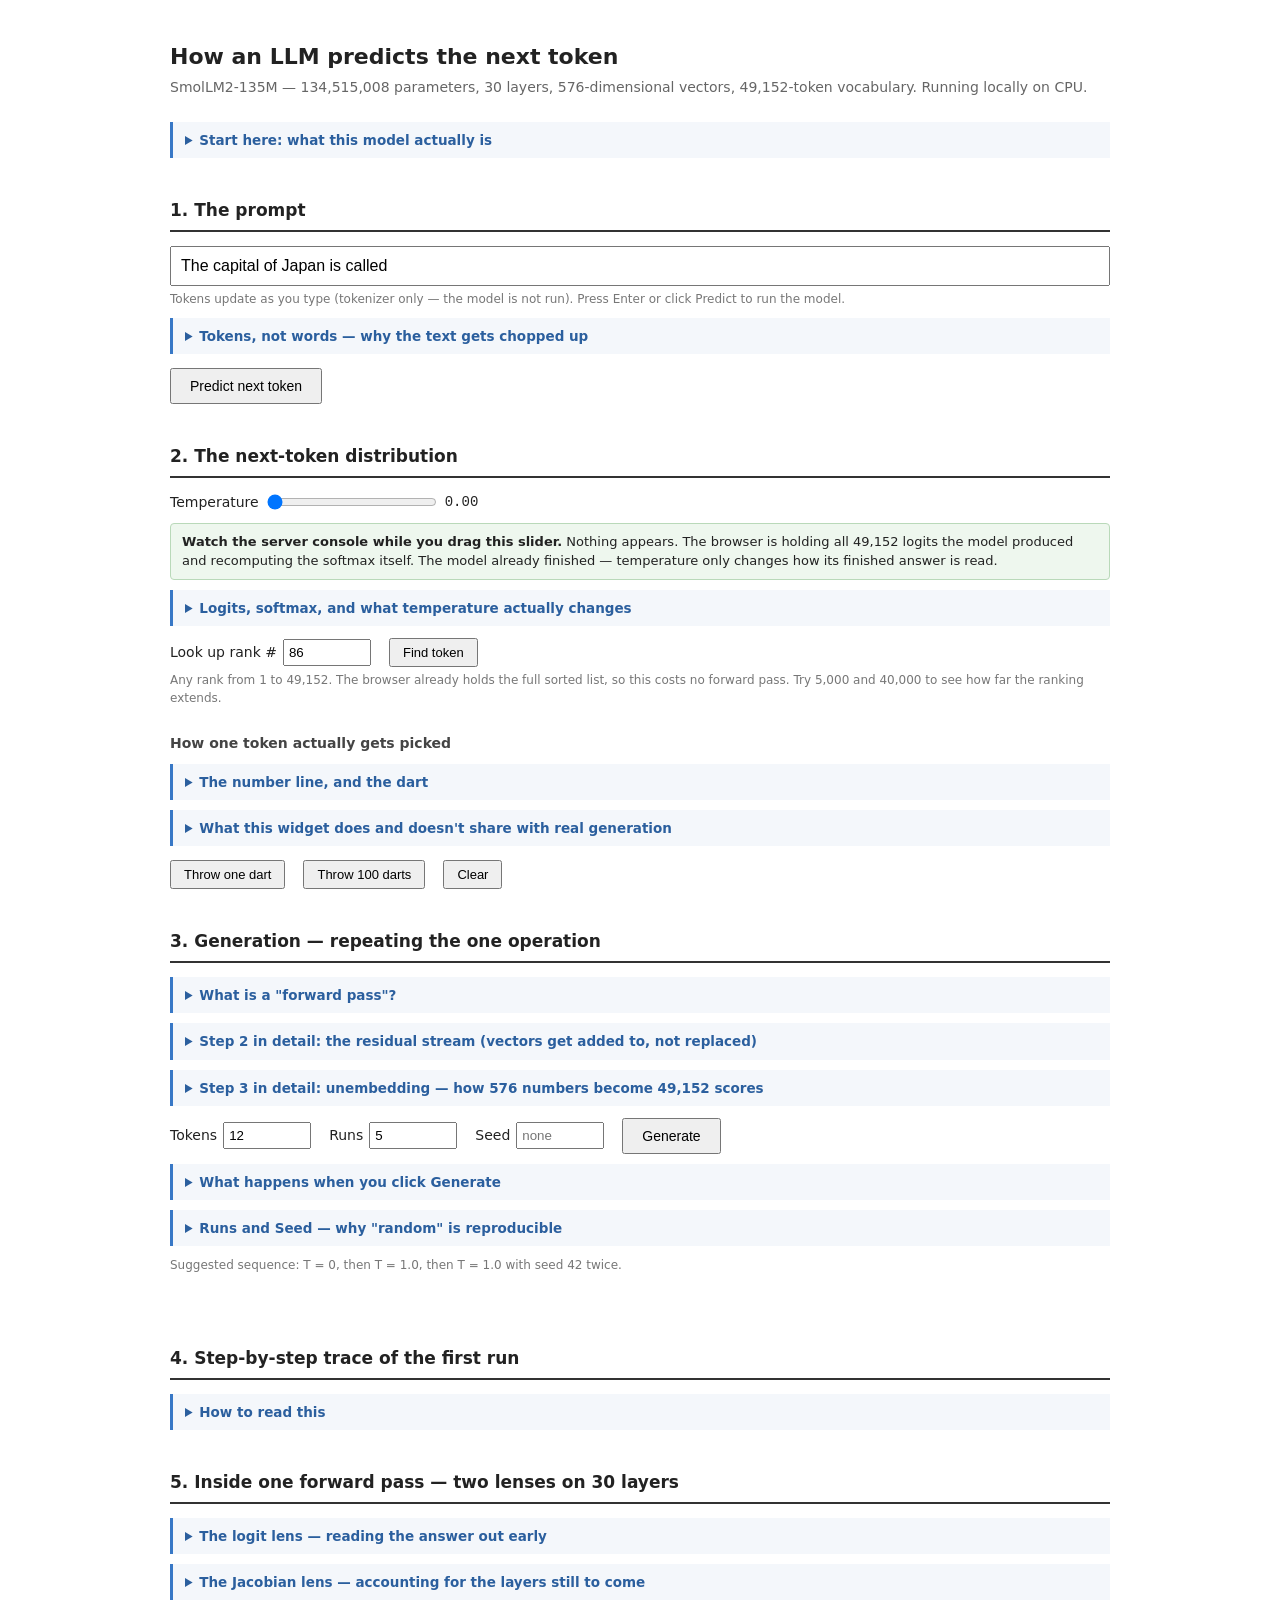
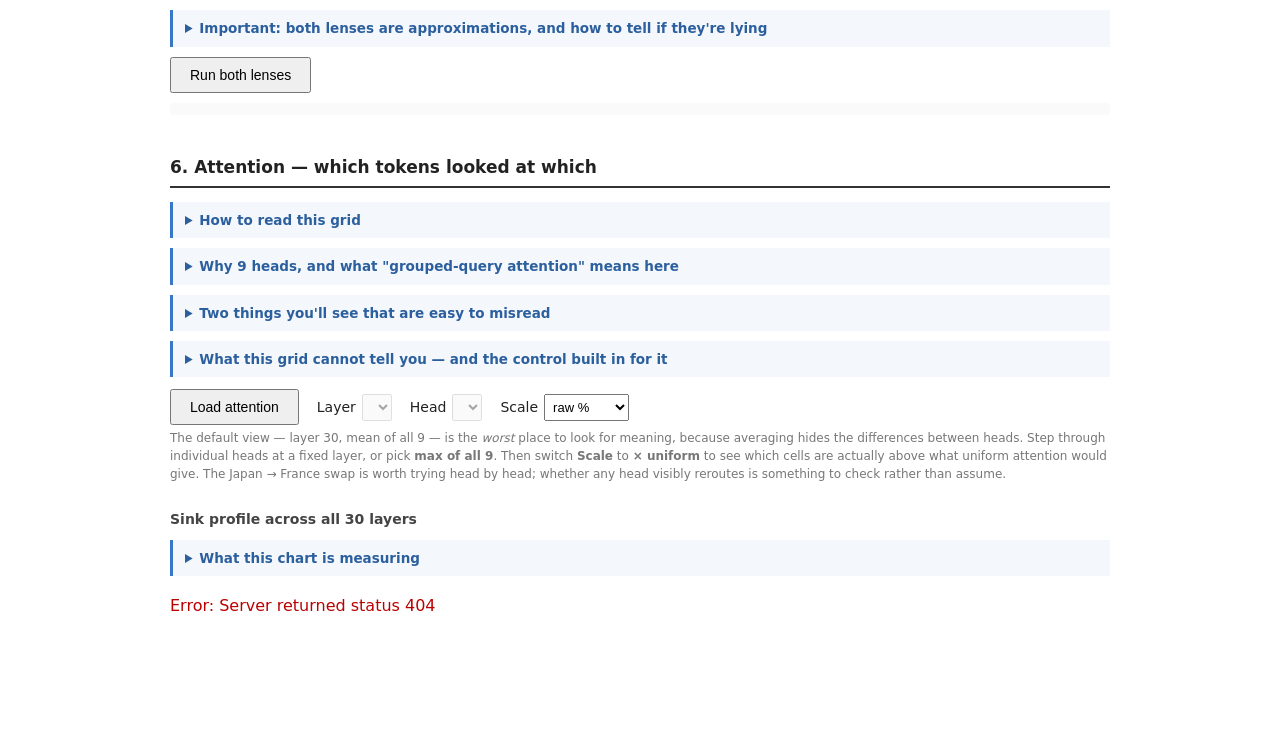
==== static/index.html @ 077d01bd "Initial commit: local transformer inspection tool" ====
<!DOCTYPE html>
<html lang="en">
<head>
<meta charset="UTF-8">
<title>How an LLM predicts the next token — SmolLM2-135M</title>
<style>
  body { font-family: system-ui, sans-serif; max-width: 940px; margin: 40px auto;
         padding: 0 20px 80px; color: #222; line-height: 1.5; }
  h1 { font-size: 22px; margin-bottom: 4px; }
  .subtitle { color: #666; font-size: 14px; margin-bottom: 24px; }
  h2 { font-size: 17px; margin-top: 40px; border-bottom: 2px solid #333; padding-bottom: 6px; }
  h3 { font-size: 14px; margin: 26px 0 6px; color: #444; }

  details.explain { background: #f4f7fb; border-left: 3px solid #3878c6;
                    padding: 8px 12px; margin: 10px 0; font-size: 13.5px; }
  details.explain summary { cursor: pointer; font-weight: 600; color: #2b5f9e; outline: none; }
  details.explain p { margin: 8px 0; }
  details.explain code { background: #e4ebf5; padding: 1px 4px; border-radius: 3px; font-size: 12.5px; }
  details.explain .eq { display: block; font-family: monospace; background: #e4ebf5;
                        padding: 6px 10px; margin: 8px 0; border-radius: 3px; font-size: 12.5px; }
  .caution { background: #fdf6e7; border-left-color: #c99a3a; }
  .caution summary { color: #8a6520; }

  #prompt { width: 100%; font-size: 16px; padding: 9px; box-sizing: border-box; }
  .controls { display: flex; flex-wrap: wrap; gap: 18px; align-items: center;
              margin-top: 12px; font-size: 14px; }
  .control { display: flex; align-items: center; gap: 6px; }
  .control input[type="number"] { width: 76px; padding: 4px; }
  .control input[type="range"] { width: 170px; }
  .control select { padding: 4px; font-size: 13px; }
  button { padding: 8px 18px; font-size: 14px; cursor: pointer; }
  button.small { padding: 5px 12px; font-size: 13px; }

  #tokens { margin-top: 14px; font-family: monospace; font-size: 13px; color: #555; }
  .token-chip { display: inline-block; border: 1px solid #ccc; border-radius: 4px;
                padding: 2px 6px; margin: 2px; background: #fff; }
  .token-pos { color: #999; font-size: 10px; }

  table.dist { width: 100%; border-collapse: collapse; font-size: 13.5px; }
  table.dist th { text-align: left; font-weight: 600; color: #555;
                  border-bottom: 1px solid #ccc; padding: 4px 6px; font-size: 12px; }
  table.dist td { padding: 3px 6px; vertical-align: middle; }
  td.tok { font-family: monospace; text-align: right; width: 110px; white-space: pre; }
  td.num { font-family: monospace; font-size: 12px; color: #666; width: 70px; text-align: right; }
  .bar-track { background: #eee; border-radius: 3px; height: 17px; overflow: hidden; }
  .bar-fill { background: #3878c6; height: 100%; }

  #rank-result { margin-top: 8px; font-size: 13.5px; }
  #rank-result .hit { font-family: monospace; background: #2f6fb5; color: #fff;
                      padding: 2px 7px; border-radius: 3px; font-weight: bold; }

  #numberline { position: relative; margin-top: 14px; }
  .nl-bar { display: flex; height: 46px; width: 100%; border-radius: 4px;
            overflow: hidden; border: 1px solid #bbb; }
  .nl-seg { position: relative; overflow: hidden; display: flex;
            align-items: center; justify-content: center;
            font-family: monospace; font-size: 11px; color: #fff;
            white-space: nowrap; border-right: 1px solid rgba(255,255,255,.5); }
  .nl-seg.tail { background: #b0b6bd !important; color: #333; }
  .nl-axis { display: flex; justify-content: space-between;
             font-family: monospace; font-size: 11px; color: #888; margin-top: 2px; }
  .nl-marker { position: absolute; top: -8px; width: 0; height: 62px;
               border-left: 2px dashed #b00; }
  .nl-marker::before { content: "▼"; position: absolute; top: -13px; left: -6px;
                       color: #b00; font-size: 12px; }
  #dart-result { margin-top: 10px; font-size: 14px; }
  #dart-result .hit { font-family: monospace; background: #1a5c1a; color: #fff;
                      padding: 2px 7px; border-radius: 3px; font-weight: bold; }
  table.tally { border-collapse: collapse; font-size: 12.5px; margin-top: 10px; }
  table.tally th { text-align: left; color: #555; border-bottom: 1px solid #ccc;
                   padding: 3px 10px 3px 0; font-size: 11.5px; }
  table.tally td { padding: 2px 10px 2px 0; font-family: monospace; }

  .run-row { font-family: monospace; font-size: 13px; padding: 6px 9px; margin: 4px 0;
             background: #f6f6f6; border-left: 3px solid #bbb; white-space: pre-wrap; }
  .run-prompt { color: #999; }
  .run-generated { color: #1a5c1a; font-weight: bold; }

  #verdict { margin-top: 12px; padding: 10px 12px; font-size: 14px; border-radius: 4px; }
  .verdict-identical { background: #e6f4e6; border: 1px solid #9c9; }
  .verdict-varied { background: #fdf1e0; border: 1px solid #d9b37a; }

  .step { border: 1px solid #ddd; border-radius: 4px; margin: 8px 0; padding: 8px 10px; font-size: 13px; }
  .step-head { font-weight: 600; color: #444; margin-bottom: 4px; }
  .step-context { font-family: monospace; font-size: 12px; color: #666; background: #fafafa;
                  padding: 4px 6px; border-radius: 3px; margin-bottom: 6px; white-space: pre-wrap; }
  .cand { display: inline-block; font-family: monospace; font-size: 12px; padding: 2px 6px;
          margin: 2px; border-radius: 3px; background: #eef2f7; color: #444; }
  .cand.taken { background: #1a5c1a; color: #fff; font-weight: bold; }
  .rank-note { font-size: 12px; color: #777; margin-top: 4px; }

  table.lens { width: 100%; border-collapse: collapse; font-size: 12px; margin-top: 10px; }
  table.lens th { text-align: left; color: #555; border-bottom: 1px solid #ccc;
                  padding: 5px 6px; font-size: 11.5px; }
  table.lens th.grp { text-align: center; border-bottom: 2px solid #999; }
  table.lens td { padding: 3px 6px; border-bottom: 1px solid #f2f2f2; }
  td.layer-label { font-family: monospace; color: #666; width: 74px; }
  td.lens-toks { font-family: monospace; }
  .lens-tok { display: inline-block; padding: 1px 5px; margin-right: 3px;
              border-radius: 3px; background: #eef2f7; }
  .lens-tok.hit { background: #1a5c1a; color: #fff; font-weight: bold; }
  td.rank { font-family: monospace; text-align: right; width: 64px; color: #666; }
  td.sep { border-left: 2px solid #ccc; }
  .lens-na { color: #bbb; font-style: italic; }
  .disagree { background: #fff8e6; }

  /* attention heatmap */
  table.attn { border-collapse: collapse; font-size: 11px; margin-top: 12px; }
  table.attn th { font-family: monospace; font-weight: normal; color: #555;
                  padding: 2px 4px; font-size: 10.5px; white-space: nowrap; }
  table.attn th.col { writing-mode: vertical-rl; text-orientation: mixed;
                      height: 78px; vertical-align: bottom; padding-bottom: 4px; }
  table.attn th.row { text-align: right; padding-right: 6px; max-width: 110px;
                      overflow: hidden; }
  table.attn td { width: 26px; height: 26px; border: 1px solid #fff;
                  text-align: center; font-size: 9px; color: #fff; }
  /* Hatched, not just pale: a masked cell is mathematically impossible,
     which is a different statement from "too small to print". */
  table.attn td.masked { background: repeating-linear-gradient(45deg,
                           #e6e6e6 0 3px, #f2f2f2 3px 6px);
                         border-color: #dcdcdc; }
  .attn-note { font-size: 12px; color: #777; margin-top: 10px; }
  .profile-wrap { margin-top: 18px; }
  .profile-wrap svg { width: 100%; height: auto; display: block; }
  .profile-cap { font-size: 12px; color: #777; margin-top: 6px; }

  .error { color: #b00; margin-top: 12px; }
  .hint { font-size: 12px; color: #777; margin-top: 4px; }
  .stat { font-family: monospace; font-size: 12px; color: #555; margin-top: 8px; }
  .diag { font-family: monospace; font-size: 11.5px; color: #888; margin-top: 10px;
          background: #fafafa; padding: 6px 8px; border-radius: 3px; }
  .legend { font-size: 12px; color: #777; margin-top: 8px; }
  .server-note { background: #eef7ee; border: 1px solid #b9d9b9; border-radius: 4px;
                 padding: 8px 11px; font-size: 13px; margin-top: 10px; }
</style>
</head>
<body>

<h1>How an LLM predicts the next token</h1>
<div class="subtitle">
  SmolLM2-135M — 134,515,008 parameters, 30 layers, 576-dimensional vectors,
  49,152-token vocabulary. Running locally on CPU.
</div>

<details class="explain">
  <summary>Start here: what this model actually is</summary>
  <p>
    This model does exactly one thing: given some text, it produces a
    <strong>probability for every one of the 49,152 tokens</strong> in its
    vocabulary, describing how likely each is to come next.
  </p>
  <p>
    That's the whole model. It doesn't plan a sentence. It doesn't look anything
    up. It computes one distribution over possible next tokens and stops.
    Everything else below — whole sentences, randomness, apparent creativity —
    is built on top of that one operation by repeating it.
  </p>
  <p>
    Baseline to keep in mind: pure guessing would give every token
    <code>1 / 49,152 = 0.00203%</code>. Watch how far the real numbers are from
    that.
  </p>
</details>

<h2>1. The prompt</h2>

<input id="prompt" type="text" value="The capital of Japan is called" />
<div class="hint">
  Tokens update as you type (tokenizer only — the model is not run).
  Press Enter or click Predict to run the model.
</div>

<details class="explain">
  <summary>Tokens, not words — why the text gets chopped up</summary>
  <p>
    The model can't read letters or words. Your text is first split into
    <strong>tokens</strong> — chunks from a fixed vocabulary of 49,152 entries,
    built by an algorithm called BPE (byte-pair encoding).
  </p>
  <p>
    Common words are usually one token; rare words get split. Most tokens include
    a <em>leading space</em> — <code>" capital"</code> is a different token from
    <code>"capital"</code>.
  </p>
  <p>
    So when you see <code>" Os"</code> or <code>" Sh"</code> in the predictions,
    the model isn't confused — it's starting to spell <em>Osaka</em> or
    <em>Shizuoka</em> and will finish on the next pass.
  </p>
</details>

<div id="tokens"></div>
<div class="controls">
  <button id="predict-btn">Predict next token</button>
  <span id="predict-status" class="hint"></span>
</div>

<h2>2. The next-token distribution</h2>

<div class="controls">
  <div class="control">
    <label for="temperature">Temperature</label>
    <input id="temperature" type="range" min="0" max="2" step="0.05" value="0" />
    <span id="temperature-value" style="font-family: monospace;">0.00</span>
  </div>
</div>

<div class="server-note">
  <strong>Watch the server console while you drag this slider.</strong> Nothing
  appears. The browser is holding all 49,152 logits the model produced and
  recomputing the softmax itself. The model already finished — temperature only
  changes how its finished answer is read.
</div>

<details class="explain">
  <summary>Logits, softmax, and what temperature actually changes</summary>
  <p>
    The model's raw output is 49,152 numbers called <strong>logits</strong> —
    unbounded scores, one per token. They aren't probabilities; they can be
    negative and don't sum to anything in particular.
  </p>
  <p>
    <strong>Softmax</strong> turns them into probabilities: exponentiate each,
    divide by the total. Everything becomes positive and the set sums to 1.
  </p>
  <p>
    <strong>Temperature</strong> divides the logits first:
    <span class="eq">p = softmax(logits / T)</span>
    Small T spreads them apart so softmax concentrates; large T squashes them
    together so it flattens. At <code>T = 0</code> it collapses onto the single
    highest logit.
  </p>
  <p>
    <strong>The ranking never changes.</strong> Dividing every logit by the same
    positive number preserves their order, so the ten tokens listed below are
    identical at every temperature above zero — and in the same sequence. Only
    the probabilities move.
  </p>
</details>

<div id="results"></div>
<div id="dist-stats" class="stat"></div>

<div class="controls">
  <div class="control">
    <label for="rank-input">Look up rank #</label>
    <input id="rank-input" type="number" min="1" max="49152" value="86" />
  </div>
  <button id="rank-btn" class="small">Find token</button>
</div>
<div class="hint">
  Any rank from 1 to 49,152. The browser already holds the full sorted list, so
  this costs no forward pass. Try 5,000 and 40,000 to see how far the ranking
  extends.
</div>
<div id="rank-result"></div>

<h3>How one token actually gets picked</h3>

<details class="explain">
  <summary>The number line, and the dart</summary>
  <p>
    Lay all 49,152 tokens end to end on a line from 0 to 1, each occupying a
    segment as wide as its probability. Then throw one dart.
  </p>
  <p>
    1. Softmax the logits → 49,152 probabilities summing to 1<br>
    2. <strong>Cumulative sum</strong> them → the segment boundaries below<br>
    3. Draw one uniform random number <code>r</code> in [0, 1)<br>
    4. Take the first token whose boundary exceeds <code>r</code>
  </p>
  <p>
    That's the entire selection mechanism. If you imagined raffle tickets — one
    duplicate per unit of probability, drawn blindly from a hat — you had it
    essentially right. The number line is the same idea without needing to count
    tickets: a token at probability 0.000001 would need a million tickets, but it
    just gets a segment 0.000001 wide.
  </p>
  <p>
    <strong>The dart knows nothing.</strong> The random number generator has
    never seen the prompt, the logits, or the tokens. It produces a number
    between 0 and 1 and nothing else. All the intelligence is in the segment
    widths — and the model computed those.
  </p>
  <p>
    Only the top 8 segments are drawn individually; the rest are lumped into the
    grey block. But the arithmetic uses all 49,152 — a dart can and will land
    inside the grey and resolve to a specific token.
  </p>
</details>

<details class="explain caution">
  <summary>What this widget does and doesn't share with real generation</summary>
  <p>
    Same algorithm, different random source. This widget uses the browser's
    <code>Math.random()</code>. Actual generation in section 3 uses
    <code>torch.multinomial</code> on the server, which is why the
    <strong>Seed</strong> control there works and this widget has no seed.
  </p>
  <p>
    The segments shown are exact — computed from the full 49,152-token
    distribution, not just the visible ones.
  </p>
</details>

<div id="numberline"></div>
<div class="controls">
  <button id="dart-btn" class="small">Throw one dart</button>
  <button id="dart100-btn" class="small">Throw 100 darts</button>
  <button id="dart-clear" class="small">Clear</button>
</div>
<div id="dart-result"></div>

<h2>3. Generation — repeating the one operation</h2>

<details class="explain">
  <summary>What is a "forward pass"?</summary>
  <p>
    A <strong>forward pass</strong> is one complete trip through the model: tokens
    go in at one end, 49,152 logits come out the other. "Forward" means data flows
    in one direction only — input to output, no loops, no going back to revise.
    (The <em>backward</em> pass only happens during training, when errors flow
    backward to adjust weights. That never happens here. The weights are frozen.)
  </p>
  <p>Inside one forward pass, in order:</p>
  <p>
    1. Each token is looked up in the embedding table, becoming a vector of 576
    numbers.<br>
    2. Those vectors travel through 30 layers <em>side by side</em>, one vector
    per token position.<br>
    3. The last position's final vector is converted into 49,152 scores.
  </p>
  <p>
    Two things follow that surprise most people. First, <strong>nothing is stored
    between passes</strong> — the model has no memory of previous runs. Every pass
    starts from scratch, and the only reason it "remembers" earlier text is that
    the text is fed in again as input. Second, <strong>the amount of computation
    is fixed</strong>. An easy prompt and a hard prompt cost exactly the same. The
    model can't think longer about a harder question.
  </p>
</details>

<details class="explain">
  <summary>Step 2 in detail: the residual stream (vectors get added to, not replaced)</summary>
  <p>
    A common misunderstanding: people assume the embedding assigns <em>the</em>
    vector for a token, and that's that. Or that each layer replaces it with a new
    one. Neither is right.
  </p>
  <p>Here is what every one of the 30 layers does, in order:</p>
  <p class="eq">h = h + attention(norm(h))<br>h = h + mlp(norm(h))</p>
  <p>
    Look at the <code>h +</code> on both lines. Each sublayer computes a
    <strong>correction</strong> and <em>adds it to what is already there</em>. It
    does not overwrite. 30 layers × 2 sublayers = <strong>60 additions</strong>,
    stacked on top of the original embedding.
  </p>
  <p>
    This is why it's called the <strong>residual stream</strong> — the stream
    flows straight through from embedding to output, and layers write into it as
    it passes.
  </p>
  <p class="eq">h_final = embedding + (60 corrections summed)</p>
  <p>
    So the embedding vector is <em>still in there</em> at layer 30.
    Mathematically present, never deleted. The layers didn't replace the token's
    meaning; they annotated it with context.
  </p>
  <p id="hnorm-note">
    You can verify this in section 5: on the prompts tried while building this
    page, the <code>|h|</code> column grew from roughly 2&ndash;3 at the embedding
    stage to several hundred by the last layer before the final norm. Run
    section 5 and this sentence is replaced by the values measured on
    <em>your</em> prompt.
  </p>
</details>

<details class="explain">
  <summary>Step 3 in detail: unembedding — how 576 numbers become 49,152 scores</summary>
  <p>
    At the end of a forward pass you're holding 576 numbers. You need 49,152
    scores. The bridge is a matrix of shape <strong>49,152 × 576</strong> called
    the <strong>unembedding matrix</strong>.
  </p>
  <p>
    <strong>Each row of that matrix is a 576-number vector representing one
    vocabulary token.</strong> The multiplication is 49,152 separate dot products:
  </p>
  <p class="eq">logit for " Tokyo" = dot( h_final , row_for_Tokyo )</p>
  <p>
    A dot product measures alignment. The final step asks, 49,152 times: <em>how
    much does the vector I've built point in the same direction as this token's
    vector?</em> The best-aligned token wins.
  </p>
  <p>
    <strong>Specific to this model:</strong> SmolLM2 has
    <code>tie_word_embeddings = True</code>, meaning the unembedding matrix
    <em>is</em> the embedding matrix — the same table used in both directions.
  </p>
  <p>
    Read one row → token becomes a vector (start of the pass).<br>
    Dot against all rows → vector becomes token scores (end of the pass).
  </p>
  <p>
    So the whole forward pass is: look a token up in the table, spend 30 layers
    adding corrections to it, then ask the same table which token the result most
    resembles. Section 5 shows this directly — the embeddings row reads out your
    last input token at nearly 100%, because that vector <em>is</em> that token's
    row.
  </p>
</details>

<div class="controls">
  <div class="control">
    <label for="n_tokens">Tokens</label>
    <input id="n_tokens" type="number" value="12" min="1" max="50" />
  </div>
  <div class="control">
    <label for="runs">Runs</label>
    <input id="runs" type="number" value="5" min="1" max="10" />
  </div>
  <div class="control">
    <label for="seed">Seed</label>
    <input id="seed" type="number" placeholder="none" />
  </div>
  <button id="generate">Generate</button>
</div>

<details class="explain">
  <summary>What happens when you click Generate</summary>
  <p>The model can't write a sentence. It only predicts one token. So generation
     is a loop:</p>
  <p>
    1. Tokenize the prompt.<br>
    2. Run one forward pass. Get 49,152 logits.<br>
    3. Pick one token (the number line above).<br>
    4. <strong>Append that token to the input.</strong><br>
    5. Go back to step 2 with the now-longer input.
  </p>
  <p>
    That's <strong>autoregression</strong> — the model's own output becomes part
    of its next input. Generating 12 tokens means 12 complete forward passes
    through all 30 layers. Nothing is planned ahead.
  </p>
  <p>
    This explains a lot of failure modes. Once a wrong token is appended, it's in
    the context permanently. The model can't go back and fix it.
  </p>
</details>

<details class="explain">
  <summary>Runs and Seed — why "random" is reproducible</summary>
  <p>
    <strong>Runs</strong> repeats generation with identical settings. At T = 0
    every run is identical. Above 0 they diverge — same distribution, different
    darts.
  </p>
  <p>
    <strong>Seed</strong> fixes the pseudo-random generator's starting state. Set
    a seed and sample at T = 1: perfectly reproducible. Even the randomness is a
    deterministic algorithm producing a fixed sequence from a starting value.
  </p>
</details>

<div class="hint">
  Suggested sequence: T = 0, then T = 1.0, then T = 1.0 with seed 42 twice.
</div>

<div id="verdict"></div>
<div id="runs-output"></div>

<h2>4. Step-by-step trace of the first run</h2>

<details class="explain">
  <summary>How to read this</summary>
  <p>
    Each block is one complete forward pass. It shows the exact input the model
    saw, the five tokens it rated highest, and which was taken.
  </p>
  <p>
    Watch the <strong>context grow by one token each step</strong> — that's
    autoregression. And watch the <strong>rank</strong> of the chosen token: at
    T = 0 it's always #1; at higher temperatures you'll see #3 or #7. That's the
    dart landing outside the widest segment.
  </p>
</details>

<div id="trace"></div>

<h2>5. Inside one forward pass — two lenses on 30 layers</h2>

<details class="explain">
  <summary>The logit lens — reading the answer out early</summary>
  <p>
    Normally the model converts to vocabulary scores <em>once</em>, at the very
    end. The <strong>logit lens</strong> asks: what if we did it early?
  </p>
  <p class="eq">readout(h_L) = lm_head(norm(h_L))</p>
  <p>
    Take the residual stream after layer 6, apply the same final normalization and
    the same unembedding matrix from section 3, and see what token it points at.
    Do that at all 31 stages and you get a trace of the prediction assembling.
  </p>
  <p>
    <strong>Its weakness:</strong> it pretends layers L+1 through 30 don't exist.
  </p>
</details>

<details class="explain">
  <summary>The Jacobian lens — accounting for the layers still to come</summary>
  <p>
    The J-lens fixes that blind spot. Instead of pretending the remaining layers
    don't exist, it <em>approximates</em> them with a single averaged linear map:
  </p>
  <p class="eq">readout(h_L) = lm_head(norm(J_L · h_L))</p>
  <p>
    <code>J_L</code> is a 576 × 576 matrix — the average of
    <code>∂h_final / ∂h_L</code> over a corpus. In words: <em>if I nudge this
    number in the stream at layer L, how does the final vector move, on
    average?</em> One matrix multiply stands in for everything layers L+1 through
    30 would have done.
  </p>
  <p>
    <strong>The cost:</strong> the unembedding matrix already exists in the
    weights, so the logit lens is free. The Jacobians had to be computed with
    automatic differentiation over a corpus and cached — about 23 minutes for 12
    prompts on this machine.
  </p>
</details>

<details class="explain caution">
  <summary>Important: both lenses are approximations, and how to tell if they're lying</summary>
  <p>
    <strong>Logit lens:</strong> the unembedding matrix was trained to read the
    <em>final</em> layer. Applying it to layer 6 assumes the residual stream keeps
    a consistent reading frame throughout. Early layers producing junk may mean
    "the answer isn't formed yet" — or "the lens can't read this layer." Those
    look identical here.
  </p>
  <p>
    <strong>Jacobian lens:</strong> a Jacobian is a <em>linear</em> approximation
    of a very non-linear computation, averaged over a corpus that may not resemble
    your prompt. Twelve prompts is a small corpus. And a linear map fitted to
    predict the final vector will tend to look prescient by design.
  </p>
  <p>
    <strong>The one hard check:</strong> at stage 30 the Jacobian is the identity
    matrix, so the J-lens <em>must</em> reproduce the model's real output exactly.
    The diagnostic at the bottom reports that error. If it isn't near zero, the
    entire J-lens column is unreliable.
  </p>
</details>

<button id="lens-btn">Run both lenses</button>
<div id="lens-summary" class="stat"></div>
<div id="lens"></div>
<div class="legend" id="lens-legend"></div>
<div id="lens-diag" class="diag"></div>

<h2>6. Attention — which tokens looked at which</h2>

<details class="explain">
  <summary>How to read this grid</summary>
  <p>
    This is the one view in the whole tool with genuinely meaningful axes. Both
    are token positions from your prompt.
  </p>
  <p>
    <strong>Rows are the token doing the looking. Columns are the token being
    looked at.</strong> Cell (row <em>i</em>, column <em>j</em>) is how much of
    position <em>i</em>'s attention went to position <em>j</em>. Brighter means
    more.
  </p>
  <p>
    <strong>Every row sums to 1.</strong> Each position distributes a fixed budget
    of attention across the positions available to it.
  </p>
  <p>
    <strong>The grey upper triangle is the causal mask.</strong> Position 2 cannot
    look at position 5, because position 5 hasn't happened yet. That's not a
    display choice — those values are mathematically zero. It's the same
    constraint that lets generation cache earlier positions instead of
    recomputing them.
  </p>
  <p>
    The <strong>bottom row</strong> is usually the interesting one: it's the
    position that produces the next-token prediction.
  </p>
</details>

<details class="explain">
  <summary>Why 9 heads, and what "grouped-query attention" means here</summary>
  <p>
    A head is a <strong>slice</strong>, not a copy. 576 = 9 &times; 64: each of the
    9 heads works in its own 64-dimensional subspace. The layer isn't doing the
    full computation nine times &mdash; it's doing nine narrow computations at once.
  </p>
  <p>
    <strong>Why nine?</strong> One head produces exactly one set of attention
    weights per position, so it can look back at the context in exactly one way.
    Nine heads let the layer read the context nine ways simultaneously. The cost
    is that each read gets 64 dimensions instead of 576.
  </p>
  <p>
    Each head's output goes through its own slice of the output matrix and is
    <strong>added</strong> to the residual stream. So a layer's attention step is
    really 9 independent writes summed together &mdash; the same additive
    structure as the residual stream itself, one level down.
  </p>
  <p>
    <strong>Grouped-query attention:</strong> 9 query heads, 3 key/value heads,
    group size 3. The grids below are per <em>query</em> head, so there are 9 of
    them. Within a group, the three heads read from the same keys and values but
    write through different output slices &mdash; so GQA constrains what a group
    of heads can <em>read</em>, not what they can <em>write</em>. At the prompt
    lengths in this demo, the restriction on achievable attention patterns is
    essentially nil.
  </p>
  <p>
    The point of it is the KV cache during generation:
    <code>3 &times; 64 &times; 2 &times; 4 bytes &times; 30 layers = 45 KiB</code>
    per token here, versus 135 KiB if every head had its own keys and values.
    That matters enormously for a large model serving long contexts, and matters
    not at all for a six-token prompt on a laptop. You're looking at a design
    decision made for a situation you aren't in.
  </p>
  <p>
    <strong>Do heads specialize?</strong> In the models researchers have studied
    closely, yes &mdash; previous-token heads, induction heads and positional
    heads are all documented. Whether any specific head <em>in this model</em>
    has a clean job is unknown; nobody has published a map of these 270 heads.
  </p>
  <p>
    <strong>"Mean of all heads"</strong> averages the 9 grids. Useful for a
    quick overview, but it smooths away exactly the specialization that makes
    individual heads interesting.
  </p>
  <p>
    Heads at the <em>same</em> layer can behave completely differently &mdash;
    one may put nearly all its attention on position 0 while another puts less
    there than uniform attention would. Step through them one at a time, or
    choose <strong>"max of all 9"</strong>, which takes the largest weight any
    head gives each pair. That is the opposite of the mean's failure mode: a
    single specialized head shows up instead of being averaged away.
  </p>
</details>

<details class="explain caution">
  <summary>Two things you'll see that are easy to misread</summary>
  <p>
    <strong>The first column is often very bright, in many heads at once.</strong>
    Some of that brightness is forced by arithmetic. Row <em>i</em> has only
    <em>i</em>+1 unmasked cells, so even perfectly uniform attention would put
    1/(<em>i</em>+1) on column 0 &mdash; 100% for row 0, 50% for row 1, down to
    about 17% for row 5 on a six-token prompt. Compare what you see against
    <em>that</em> baseline, not against zero.
  </p>
  <p>
    The excess is the <strong>attention sink</strong>: a documented pattern where
    the first position absorbs large amounts of attention across many heads
    regardless of what that token actually is. The mechanism is usually
    attributed to softmax &mdash; every row must sum to 1, so a head with nothing
    in particular to attend to still has to put its budget somewhere, and
    position 0 is the only position every row can see. <em>Why models learn to do
    this</em> is more contested; one line of work argues it keeps representations
    from collapsing into each other over many layers.
  </p>
  <p>
    <strong>It is not decoration.</strong> In the experiment that named the
    phenomenon (Xiao et al., <em>StreamingLLM</em>, ICLR 2024), a sliding-window
    cache holding 1,024 recent tokens but no initial ones sent Llama-2-13B's
    perplexity to <code>5158.07</code> &mdash; total collapse. Keeping just four
    initial tokens alongside 1,020 recent ones restored it to <code>5.40</code>.
    Replacing those four with plain line-break tokens restored it almost as well,
    to <code>5.60</code>, which tells you the sink is about <em>position</em>, not
    about what those particular words mean.
  </p>
  <p>
    So a bright first column is telling you about the head's <em>plumbing</em>,
    not about that word's meaning &mdash; but the plumbing is load-bearing, and
    nobody designed it. The model learned it during training, and the same
    paper found it in all ten models it tested &mdash; across the Llama-2,
    Falcon, MPT and Pythia families &mdash; and in BERT as well.
  </p>
  <p>
    <strong>The diagonal is often bright too</strong> &mdash; positions attending
    to themselves. Also usually structural rather than semantic.
  </p>
  <p>
    The interesting signal is <em>off-diagonal, non-first-column</em> brightness:
    a later token reaching back to a specific earlier token.
  </p>
</details>

<details class="explain caution">
  <summary>What this grid cannot tell you &mdash; and the control built in for it</summary>
  <p>
    <strong>Attention weights are half the operation.</strong> A head does two
    things: it decides how much weight to put on each position, and then it
    averages those positions' <em>value</em> vectors using those weights and
    writes the result through its output slice into the residual stream. This
    grid shows the weights. It does not show the values, and it does not show
    what got written.
  </p>
  <p>
    So a bright cell can write almost nothing if the value vector behind it is
    small or points somewhere unhelpful, and a dim cell can write a lot.
    <strong>A bright cell is a hypothesis, not a finding.</strong>
  </p>
  <p>
    <strong>This is a published result, not a hedge.</strong> Jain &amp; Wallace,
    <em>Attention is not Explanation</em> (NAACL 2019), report that learned
    attention weights are frequently uncorrelated with gradient-based measures of
    feature importance, and that very different attention distributions can yield
    equivalent predictions. Serrano &amp; Smith, <em>Is Attention Interpretable?</em>
    (ACL 2019), zeroed attention weights one at a time and found the highest
    weight predicts impact only noisily &mdash; it frequently fails to matter much,
    and gradient-based rankings often predict effects better than the weights
    themselves do.
  </p>
  <p>
    <strong>The rebuttal matters too.</strong> Wiegreffe &amp; Pinter,
    <em>Attention is not not Explanation</em> (EMNLP 2019), argued the claim turns
    on what you mean by "explanation", and proposed four tests for when attention
    can serve as one. The first is a <strong>uniform-weights baseline</strong>:
    compare the real distribution against a deliberately uninformative one. That
    is what the <strong>&times; uniform</strong> setting on the <strong>Scale</strong>
    control below does. It was built here as a legibility fix; it turns out to be
    the control the rebuttal recommends.
  </p>
  <p>
    <strong>Scope, honestly:</strong> all three papers studied text classifiers
    with a single attention layer, not 30-layer decoder-only transformers like
    this one. The mechanical argument carries over unchanged &mdash; weights are
    not values in any architecture. The specific measurements do not. Nobody has
    run these tests on this model.
  </p>
  <p>
    <strong>Where the meaning actually is: section 5.</strong> Attention decides
    what gets read; the residual stream is what gets written, and the two lenses
    up there are reading it. This section shows the scaffolding. That one shows
    the thing being built.
  </p>
</details>

<div class="controls">
  <button id="attn-btn">Load attention</button>
  <div class="control">
    <label for="attn-layer">Layer</label>
    <select id="attn-layer" disabled></select>
  </div>
  <div class="control">
    <label for="attn-head">Head</label>
    <select id="attn-head" disabled></select>
  </div>
  <div class="control">
    <label for="attn-view">Scale</label>
    <select id="attn-view">
      <option value="raw" selected>raw %</option>
      <option value="ratio">&times; uniform</option>
    </select>
  </div>
</div>
<div class="hint">
  The default view &mdash; layer 30, mean of all 9 &mdash; is the <em>worst</em>
  place to look for meaning, because averaging hides the differences between
  heads. Step through individual heads at a fixed layer, or pick
  <strong>max of all 9</strong>. Then switch <strong>Scale</strong> to
  <strong>&times; uniform</strong> to see which cells are actually above what
  uniform attention would give. The Japan &rarr; France swap is worth trying
  head by head; whether any head visibly reroutes is something to check rather
  than assume.
</div>
<div id="attn-summary" class="stat"></div>
<div id="attention"></div>
<div class="attn-note" id="attn-note"></div>

<h3>Sink profile across all 30 layers</h3>

<details class="explain">
  <summary>What this chart is measuring</summary>
  <p>
    The grid above shows one layer at a time. This chart shows all 30 at once,
    using the data already in your browser &mdash; no extra model runs.
  </p>
  <p>
    For every layer it takes the <strong>bottom row</strong> of that layer's
    grid, the position that produces the next-token prediction, and plots three
    numbers as multiples of that row's uniform baseline:
  </p>
  <p>
    <strong>sink</strong> &mdash; how much goes to position 0.<br>
    <strong>self</strong> &mdash; how much the position gives itself.<br>
    <strong>best other</strong> &mdash; the largest weight on anything that is
    neither. This is the only one of the three that <em>could</em> reflect
    meaning, but measured on this model it usually does not: on one prompt the
    early-layer peak was the word "the", and on another it was a comma. Hover
    the point to see which token it actually is before assuming it is content.
  </p>
  <p>
    The dashed red line at <strong>1.0&times;</strong> is uniform attention. Above
    it means more than an even split; below means less. The y-axis is logarithmic
    because the values usually span two or more orders of magnitude.
  </p>
  <p>
    <strong>The multiples depend on prompt length.</strong> The bottom row of an
    <em>n</em>-token prompt has <em>n</em> unmasked cells, so its uniform baseline
    is 1/<em>n</em> and no cell can exceed <em>n</em>&times; &mdash; that is one
    cell holding 100%. The dashed ceiling line marks it. A 6-token prompt caps at
    6&times; where a 26-token prompt caps at 26&times;, so do not compare heights
    between charts of different prompts. Compare shapes, or the raw percentages
    in the hover text, which are on the same 0&ndash;100% scale everywhere.
  </p>
  <p>
    It follows the <strong>Head</strong> selector, so you can compare the mean of
    9, the max across heads, and individual heads. The vertical marker shows
    which layer the grid above is displaying.
  </p>
</details>

<div class="profile-wrap" id="sink-profile"></div>
<div class="profile-cap" id="sink-caption"></div>

<div id="error" class="error"></div>

<script>
const $ = (id) => document.getElementById(id);
const VOCAB = 49152;
const UNIFORM = 1 / VOCAB;
const SEG_SHOWN = 8;

const promptInput = $("prompt");
const tempSlider = $("temperature");
const tempValue = $("temperature-value");
const tokensDiv = $("tokens");
const resultsDiv = $("results");
const distStats = $("dist-stats");
const predictBtn = $("predict-btn");
const predictStatus = $("predict-status");
const rankInput = $("rank-input");
const rankResult = $("rank-result");
const nlDiv = $("numberline");
const dartResult = $("dart-result");
const generateBtn = $("generate");
const runsOutput = $("runs-output");
const verdictDiv = $("verdict");
const traceDiv = $("trace");
const lensBtn = $("lens-btn");
const lensDiv = $("lens");
const lensSummary = $("lens-summary");
const lensLegend = $("lens-legend");
const lensDiag = $("lens-diag");
const attnBtn = $("attn-btn");
const attnLayer = $("attn-layer");
const attnHead = $("attn-head");
const attnView = $("attn-view");
const attnDiv = $("attention");
const attnSummary = $("attn-summary");
const attnNote = $("attn-note");
const sinkProfile = $("sink-profile");
const sinkCaption = $("sink-caption");
const errorDiv = $("error");

let cache = null;        // model output for the current prompt
let attnCache = null;    // attention output for the current prompt
let tokenizeTimer = null;
let tally = null;

const SEG_COLORS = ["#2f6fb5","#3f80c4","#4f90d0","#5fa0da","#6fb0e2",
                    "#7fbfe8","#8fcdee","#9fdaf3"];

// A token that is nothing but whitespace renders as nothing at all - in the
// chips, in the attention headers, and in every tooltip. On one real prompt
// the newline at position 14 turned out to be the second-largest attractor
// in the final row while being completely invisible. Give it a glyph.
// Tokens with a LEADING space are left untouched: that distinction is made
// deliberately in the "Tokens, not words" panel above.
function tokenLabel(text) {
  if (text === "") return "\u2205";
  if (/^\s+$/.test(text)) {
    return text.replace(/\n/g, "\\n")
               .replace(/\r/g, "\\r")
               .replace(/\t/g, "\\t")
               .replace(/ /g, "\u2423");   // open box, not a middle dot:
                                            // "." and "\u00b7" are indistinguishable at 26px
  }
  return text;
}

function escapeHtml(str) {
  const div = document.createElement("div");
  div.textContent = str;
  // Quotes too: token text goes into title="..." attributes below, and a
  // prompt containing a double quote would otherwise break the markup.
  return div.innerHTML.replace(/"/g, "&quot;");
}

async function fetchJson(url) {
  const response = await fetch(url);
  if (!response.ok) throw new Error("Server returned status " + response.status);
  return response.json();
}

// ---------------------------------------------------------------- tokens
async function refreshTokens() {
  try {
    const data = await fetchJson("/api/tokenize?prompt="
      + encodeURIComponent(promptInput.value));
    renderTokens(data.tokens);
    if (cache && cache.prompt !== promptInput.value) markStale();
  } catch (err) { /* cosmetic only */ }
}

function renderTokens(tokens) {
  if (tokens.length === 0) { tokensDiv.innerHTML = ""; return; }
  tokensDiv.innerHTML = "Tokenized into " + tokens.length + " tokens: " +
    tokens.map(t =>
      `<span class="token-chip">${escapeHtml(tokenLabel(t.text))}<span class="token-pos"> #${t.position}</span></span>`
    ).join("");
}

function markStale() {
  predictStatus.textContent = "prompt changed — click Predict to re-run the model";
  predictStatus.style.color = "#b06000";
}

// ------------------------------------------------------- softmax helpers
function softmaxAt(logits, T) {
  const n = logits.length;
  const out = new Float64Array(n);
  if (T <= 0) {
    let best = 0;
    for (let i = 1; i < n; i++) if (logits[i] > logits[best]) best = i;
    out[best] = 1;
    return out;
  }
  let max = -Infinity;
  for (let i = 0; i < n; i++) { const v = logits[i] / T; if (v > max) max = v; }
  let sum = 0;
  for (let i = 0; i < n; i++) { const e = Math.exp(logits[i] / T - max); out[i] = e; sum += e; }
  for (let i = 0; i < n; i++) out[i] /= sum;
  return out;
}

function buildCumulative(probs, sortedIdx) {
  const cum = new Float64Array(sortedIdx.length);
  let acc = 0;
  for (let i = 0; i < sortedIdx.length; i++) { acc += probs[sortedIdx[i]]; cum[i] = acc; }
  return cum;
}

function findSegment(cum, r) {
  let lo = 0, hi = cum.length - 1;
  while (lo < hi) {
    const mid = (lo + hi) >> 1;
    if (cum[mid] > r) hi = mid; else lo = mid + 1;
  }
  return lo;
}

// ------------------------------------------------------------- prediction
async function runPredict() {
  errorDiv.textContent = "";
  predictStatus.style.color = "#777";
  predictStatus.textContent = "running the model...";
  predictBtn.disabled = true;
  try {
    const data = await fetchJson("/api/predict?prompt="
      + encodeURIComponent(promptInput.value));
    const logits = Float64Array.from(data.logits);
    const sortedIdx = Array.from(logits.keys()).sort((a, b) => logits[b] - logits[a]);
    const nameById = new Map(data.named_tokens.map(t => [t.id, t.text]));

    const promptChanged = cache === null || cache.prompt !== data.prompt;
    cache = { prompt: data.prompt, logits, sortedIdx, nameById, probs: null, cum: null };
    renderTokens(data.tokens);
    predictStatus.textContent =
      `${VOCAB.toLocaleString()} logits cached in the browser — the slider now costs zero requests`;
    predictStatus.style.color = "#1a5c1a";
    tally = null;
    rankResult.innerHTML = "";

    // Sections 4-6 were computed for the PREVIOUS prompt. Leaving them on
    // screen next to a fresh distribution is the most likely way to mislead
    // someone during a live demo, so clear them whenever the prompt changes.
    if (promptChanged) {
      traceDiv.innerHTML = "";
      runsOutput.innerHTML = "";
      verdictDiv.className = "";
      verdictDiv.textContent = "";
      lensDiv.innerHTML = "";
      lensSummary.textContent = "";
      lensLegend.innerHTML = "";
      lensDiag.innerHTML = "";
      attnCache = null;
      attnDiv.innerHTML = "";
      attnNote.innerHTML = "";
      sinkProfile.innerHTML = "";
      sinkCaption.textContent = "";
      attnSummary.textContent = "";
      attnLayer.disabled = true;
      attnHead.disabled = true;
    }

    applyTemperature();
  } catch (err) {
    errorDiv.textContent = "Error: " + err.message;
    predictStatus.textContent = "";
  } finally {
    predictBtn.disabled = false;
  }
}

function tokenName(id) {
  return cache.nameById.has(id) ? cache.nameById.get(id) : null;
}

function applyTemperature() {
  if (!cache) return;
  const T = parseFloat(tempSlider.value);
  cache.probs = softmaxAt(cache.logits, T);
  cache.cum = buildCumulative(cache.probs, cache.sortedIdx);
  renderDistribution(T);
  renderNumberLine(T);
}

function renderDistribution(T) {
  const rows = [];
  let maxProb = 0;
  for (let i = 0; i < 10; i++) maxProb = Math.max(maxProb, cache.probs[cache.sortedIdx[i]]);
  maxProb = Math.max(maxProb, 1e-12);

  for (let i = 0; i < 10; i++) {
    const id = cache.sortedIdx[i];
    const p = cache.probs[id];
    const name = tokenName(id);
    rows.push(`<tr>
        <td class="num">${i + 1}</td>
        <td class="tok">${name === null ? "id " + id : escapeHtml(name)}</td>
        <td class="num">${cache.logits[id].toFixed(2)}</td>
        <td><div class="bar-track"><div class="bar-fill" style="width:${(p / maxProb) * 100}%"></div></div></td>
        <td class="num">${(p * 100).toFixed(2)}%</td>
      </tr>`);
  }
  resultsDiv.innerHTML = `<table class="dist">
      <tr><th>#</th><th>token</th><th>logit</th><th></th><th>prob at T=${T.toFixed(2)}</th></tr>
      ${rows.join("")}</table>`;

  const raw = softmaxAt(cache.logits, 1.0);
  let cumulative = 0;
  for (let i = 0; i < 10; i++) cumulative += raw[cache.sortedIdx[i]];
  distStats.innerHTML =
    `At T=1 the top token is ${(raw[cache.sortedIdx[0]] / UNIFORM).toFixed(0)}x more likely ` +
    `than random chance (baseline ${(UNIFORM * 100).toFixed(5)}%). These 10 tokens — ` +
    `0.02% of the vocabulary — hold ${(cumulative * 100).toFixed(1)}% of the total ` +
    `probability. Ranking is by logit and does not change with temperature.`;
}

// ------------------------------------------------------------ rank lookup
async function lookupRank() {
  if (!cache) { rankResult.textContent = "Run Predict first."; return; }
  const rank = parseInt(rankInput.value);
  if (!(rank >= 1 && rank <= VOCAB)) {
    rankResult.textContent = "Enter a rank between 1 and 49,152.";
    return;
  }
  const id = cache.sortedIdx[rank - 1];
  let name = tokenName(id);
  if (name === null) {
    try { name = (await fetchJson("/api/decode?id=" + id)).text; }
    catch (e) { name = "id " + id; }
  }
  const T = parseFloat(tempSlider.value);
  const p = cache.probs[id];
  const raw = softmaxAt(cache.logits, 1.0)[id];
  rankResult.innerHTML =
    `Rank <strong>#${rank.toLocaleString()}</strong> of ${VOCAB.toLocaleString()} is ` +
    `<span class="hit">${escapeHtml(name)}</span> — logit ${cache.logits[id].toFixed(2)}, ` +
    `${(p * 100).toFixed(6)}% at T=${T.toFixed(2)} ` +
    `(${(raw * 100).toFixed(6)}% at T=1, ${(raw / UNIFORM).toFixed(2)}x chance). ` +
    `Top ${(rank / VOCAB * 100).toFixed(3)}% of the vocabulary.`;
}

// ------------------------------------------------------------ number line
function renderNumberLine(T) {
  const segs = [];
  let shown = 0;
  for (let i = 0; i < SEG_SHOWN; i++) {
    const id = cache.sortedIdx[i];
    const p = cache.probs[id];
    shown += p;
    const name = tokenName(id);
    const label = name === null ? "id " + id : name;
    segs.push(`<div class="nl-seg" style="width:${p * 100}%;background:${SEG_COLORS[i]}"
                    title="${escapeHtml(label)} — ${(p * 100).toFixed(2)}%">${
      p > 0.06 ? escapeHtml(label) : ""}</div>`);
  }
  const tail = Math.max(0, 1 - shown);
  segs.push(`<div class="nl-seg tail" style="width:${tail * 100}%"
                  title="all remaining tokens — ${(tail * 100).toFixed(2)}%">${
    tail > 0.10 ? (VOCAB - SEG_SHOWN).toLocaleString() + " others" : ""}</div>`);

  nlDiv.innerHTML =
    `<div class="nl-bar" id="nl-bar">${segs.join("")}</div>` +
    `<div class="nl-axis"><span>0.0</span><span>0.5</span><span>1.0</span></div>`;
}

async function throwDart() {
  if (!cache) return;
  const T = parseFloat(tempSlider.value);
  if (T <= 0) {
    dartResult.innerHTML =
      `<strong>No dart is thrown at T = 0.</strong> The widest segment is taken by ` +
      `definition — <code>argmax</code>, no random number generated at all. Raise ` +
      `the temperature to sample.`;
    return;
  }
  const r = Math.random();
  const rank = findSegment(cache.cum, r);
  const id = cache.sortedIdx[rank];
  let name = tokenName(id);
  if (name === null) {
    try { name = (await fetchJson("/api/decode?id=" + id)).text; }
    catch (e) { name = "id " + id; }
  }

  const old = nlDiv.querySelector(".nl-marker");
  if (old) old.remove();
  const marker = document.createElement("div");
  marker.className = "nl-marker";
  marker.style.left = (r * 100) + "%";
  nlDiv.insertBefore(marker, nlDiv.firstChild);
  nlDiv.style.position = "relative";

  dartResult.innerHTML =
    `Drew <code>r = ${r.toFixed(6)}</code> → landed in the segment for ` +
    `<span class="hit">${escapeHtml(name)}</span> ` +
    `(rank #${(rank + 1).toLocaleString()}, ${(cache.probs[id] * 100).toFixed(3)}% of the line).`;
}

function throw100() {
  if (!cache) return;
  const T = parseFloat(tempSlider.value);
  if (T <= 0) { throwDart(); return; }
  if (!tally) tally = { counts: new Map(), total: 0 };
  for (let i = 0; i < 100; i++) {
    const rank = findSegment(cache.cum, Math.random());
    tally.counts.set(rank, (tally.counts.get(rank) || 0) + 1);
    tally.total++;
  }
  const rows = [];
  for (let i = 0; i < SEG_SHOWN; i++) {
    const id = cache.sortedIdx[i];
    const name = tokenName(id);
    rows.push(`<tr>
        <td>${name === null ? "id " + id : escapeHtml(name)}</td>
        <td>${(cache.probs[id] * 100).toFixed(2)}%</td>
        <td>${(((tally.counts.get(i) || 0) / tally.total) * 100).toFixed(2)}%</td>
      </tr>`);
  }
  let tailObs = 0;
  tally.counts.forEach((c, rank) => { if (rank >= SEG_SHOWN) tailObs += c; });
  let tailExp = 1;
  for (let i = 0; i < SEG_SHOWN; i++) tailExp -= cache.probs[cache.sortedIdx[i]];
  // At low temperature the top 8 sum to 1.0 within float error, and the
  // remainder lands microscopically below zero. Printing "-0.00%" for a
  // probability is the kind of thing that costs you a skeptical audience.
  tailExp = Math.max(0, tailExp);
  rows.push(`<tr><td>[all others]</td><td>${(tailExp * 100).toFixed(2)}%</td>
             <td>${((tailObs / tally.total) * 100).toFixed(2)}%</td></tr>`);

  dartResult.innerHTML =
    `<div><strong>${tally.total.toLocaleString()} darts thrown</strong> at T = ${T.toFixed(2)}. ` +
    `Observed frequencies converge on the segment widths — that convergence is the ` +
    `mechanism working.</div>` +
    `<table class="tally"><tr><th>token</th><th>segment width</th><th>observed</th></tr>` +
    `${rows.join("")}</table>`;
}

function clearDarts() {
  tally = null;
  dartResult.innerHTML = "";
  const old = nlDiv.querySelector(".nl-marker");
  if (old) old.remove();
}

// ------------------------------------------------------------- generation
async function runGeneration() {
  errorDiv.textContent = "";
  verdictDiv.className = "";
  verdictDiv.textContent = "";
  runsOutput.innerHTML = "Generating...";
  traceDiv.innerHTML = "";
  generateBtn.disabled = true;
  try {
    let url = "/api/generate?prompt=" + encodeURIComponent(promptInput.value)
      + "&n_tokens=" + encodeURIComponent($("n_tokens").value)
      + "&temperature=" + encodeURIComponent(tempSlider.value)
      + "&runs=" + encodeURIComponent($("runs").value);
    const seedVal = $("seed").value;
    if (seedVal !== "") url += "&seed=" + encodeURIComponent(seedVal);
    const data = await fetchJson(url);
    renderRuns(data);
    renderTrace(data);
  } catch (err) {
    errorDiv.textContent = "Error: " + err.message;
    runsOutput.innerHTML = "";
  } finally {
    generateBtn.disabled = false;
  }
}

function renderRuns(data) {
  runsOutput.innerHTML = data.results.map(r =>
    `<div class="run-row"><span class="run-prompt">${escapeHtml(data.prompt)}</span><span class="run-generated">${escapeHtml(r.generated_text)}</span></div>`
  ).join("");

  const t = parseFloat(data.temperature);
  const passes = `${data.forward_passes} forward passes through all 30 layers.`;
  if (data.all_identical) {
    verdictDiv.className = "verdict-identical";
    verdictDiv.textContent = `All ${data.runs} runs produced identical output. ` +
      (t === 0 ? "At temperature 0 there is no randomness anywhere. "
       : (data.seed !== null
          ? `Sampling at T=${t.toFixed(2)}, but the fixed seed makes it exactly reproducible. `
          : `Identical by chance at T=${t.toFixed(2)}, or the distribution is very peaked. `))
      + passes;
  } else {
    verdictDiv.className = "verdict-varied";
    verdictDiv.textContent =
      `${data.unique_outputs} distinct outputs across ${data.runs} runs at T=${t.toFixed(2)}. ` +
      `The model computed the same distribution every time; only the dart differed. ` + passes;
  }
}

function renderTrace(data) {
  const steps = data.results[0].steps;
  if (!steps || steps.length === 0) { traceDiv.innerHTML = ""; return; }
  traceDiv.innerHTML = steps.map(s => {
    const cands = s.candidates.map(c =>
      `<span class="cand${c.token === s.chosen.token ? " taken" : ""}">${escapeHtml(c.token)} ${(c.probability * 100).toFixed(1)}%</span>`
    ).join("");
    const extra = s.candidates.some(c => c.token === s.chosen.token) ? ""
      : `<span class="cand taken">${escapeHtml(s.chosen.token)} ${(s.chosen.probability * 100).toFixed(1)}%</span>`;
    const rankNote = s.chosen.rank === 1 ? "Took the #1 ranked token."
      : `Took the #${s.chosen.rank} ranked token — the dart landed outside the widest segment.`;
    return `<div class="step">
        <div class="step-head">Forward pass ${s.step} — input is ${s.context_length} tokens</div>
        <div class="step-context">${escapeHtml(s.context)}</div>
        <div>${cands}${extra}</div>
        <div class="rank-note">${rankNote}</div>
      </div>`;
  }).join("");
}

// ----------------------------------------------------------------- lenses
async function runLenses() {
  errorDiv.textContent = "";
  lensDiv.innerHTML = "Reading out all 31 stages...";
  lensSummary.innerHTML = ""; lensLegend.innerHTML = ""; lensDiag.innerHTML = "";
  lensBtn.disabled = true;
  try {
    const data = await fetchJson("/api/lenses?prompt="
      + encodeURIComponent(promptInput.value) + "&k=3");
    renderLenses(data);
  } catch (err) {
    errorDiv.textContent = "Error: " + err.message;
    lensDiv.innerHTML = "";
  } finally {
    lensBtn.disabled = false;
  }
}

function tokenCell(entry, target) {
  if (!entry) return `<span class="lens-na">not fitted</span>`;
  return entry.top.map(t =>
    `<span class="lens-tok${t.token === target ? " hit" : ""}">${escapeHtml(t.token)} ${(t.probability * 100).toFixed(1)}%</span>`
  ).join("");
}

function renderLenses(data) {
  const target = data.target_token;
  const hasJ = data.jacobian_available;
  let disagreements = 0;

  const rows = data.stages.map(s => {
    const ll = s.logit_lens, jl = s.jacobian_lens;
    const differs = jl && ll.top[0].token !== jl.top[0].token;
    if (differs) disagreements++;
    const jCells = hasJ ? `
        <td class="lens-toks sep">${tokenCell(jl, target)}</td>
        <td class="rank">${jl ? "#" + jl.target_rank.toLocaleString() : "—"}</td>` : "";
    return `<tr class="${differs ? "disagree" : ""}">
        <td class="layer-label">${s.label}</td>
        <td class="num">${s.vector_norm.toFixed(1)}</td>
        <td class="lens-toks sep">${tokenCell(ll, target)}</td>
        <td class="rank">#${ll.target_rank.toLocaleString()}</td>
        ${jCells}
      </tr>`;
  }).join("");

  const header = hasJ
    ? `<tr><th></th><th></th><th class="grp" colspan="2">logit lens</th>
         <th class="grp" colspan="2">Jacobian lens</th></tr>
       <tr><th>stage</th><th>|h|</th><th>top 3</th><th>rank of "${escapeHtml(target)}"</th>
           <th>top 3</th><th>rank of "${escapeHtml(target)}"</th></tr>`
    : `<tr><th>stage</th><th>|h|</th><th>top 3</th>
           <th>rank of "${escapeHtml(target)}"</th></tr>`;

  lensDiv.innerHTML = `<table class="lens">${header}${rows}</table>`;

  const llA = data.first_top5_logit_lens, jlA = data.first_top5_jacobian_lens;
  let summary = `Final answer: "${target}" at ${(data.target_probability * 100).toFixed(2)}%. `;
  summary += llA === null ? `Logit lens: never reached the top 5 early. `
                          : `Logit lens: entered the top 5 at stage ${llA}. `;
  if (hasJ) summary += jlA === null ? `J-lens: never reached the top 5 early.`
                                    : `J-lens: entered the top 5 at stage ${jlA}.`;
  lensSummary.textContent = summary;

  lensLegend.innerHTML = hasJ
    ? `Highlighted rows are stages where the two lenses disagree on the top token `
      + `(${disagreements} of ${data.stages.length}). "|h|" is the magnitude of the `
      + `residual stream vector — watch it grow with depth as the 60 corrections `
      + `accumulate. The drop at the final stage is the RMSNorm rescaling it, not `
      + `information being lost.`
    : `J-lens unavailable — jacobian_cache.pt not loaded. Run fit_jacobian.py.`;

  const hnormNote = document.getElementById("hnorm-note");
  if (hnormNote && data.stages.length >= 2) {
    const emb = data.stages[0];
    const pre = data.stages[data.stages.length - 2]; // last pre-norm stage
    hnormNote.innerHTML =
      `You can verify this in section 5 &mdash; and on the current prompt you ` +
      `just did: the <code>|h|</code> column grows from ` +
      `${emb.vector_norm.toFixed(1)} at the ${escapeHtml(emb.label)} stage to ` +
      `${Math.round(pre.vector_norm)} at ${escapeHtml(pre.label)}. Measured ` +
      `live from this page, not quoted from a past run.`;
  }

  if (hasJ) {
    const err = data.diagnostics.jacobian_final_error;
    const ok = err !== null && err < 1e-3;
    lensDiag.innerHTML =
      `DIAGNOSTIC — J-lens at stage 30 vs the model's real logits:<br>` +
      `&nbsp;&nbsp;max abs difference = ${err === null ? "n/a" : err.toExponential(3)}` +
      `&nbsp;&nbsp;<strong>${ok ? "PASS" : "FAIL"}</strong><br>` +
      `&nbsp;&nbsp;(stage 30's Jacobian is the identity, so this must be ~0.)<br>` +
      `&nbsp;&nbsp;Jacobians fitted on ${data.jacobian_meta.corpus_size} prompts.<br>` +
      `&nbsp;&nbsp;Convention: ${escapeHtml(data.jacobian_meta.convention)}`;
  }
}

// -------------------------------------------------------------- attention
async function loadAttention() {
  errorDiv.textContent = "";
  attnDiv.innerHTML = "Running the model with attention capture...";
  attnSummary.innerHTML = ""; attnNote.innerHTML = "";
  attnBtn.disabled = true;
  try {
    const data = await fetchJson("/api/attention?prompt="
      + encodeURIComponent(promptInput.value));
    if (data.error) throw new Error(data.error);
    attnCache = data;
    attnLayer.innerHTML = "";
    for (let i = 1; i <= data.n_layers; i++) {
      attnLayer.innerHTML += `<option value="${i}"${i === data.n_layers ? " selected" : ""}>${i}</option>`;
    }
    attnHead.innerHTML =
      `<option value="mean">mean of all ${data.n_heads}</option>` +
      `<option value="max">max of all ${data.n_heads}</option>`;
    for (let h = 0; h < data.n_heads; h++) {
      attnHead.innerHTML += `<option value="${h}">head ${h + 1}</option>`;
    }
    attnLayer.disabled = false;
    attnHead.disabled = false;
    attnSummary.textContent =
      `${data.n_layers} layers x ${data.n_heads} query heads = ` +
      `${data.n_layers * data.n_heads} grids, all loaded. Switching between them ` +
      `costs no server request.` +
      (data.truncated ? ` (Prompt truncated to ${data.max_tokens} tokens for this view.)` : "");
    renderAttention();
  } catch (err) {
    errorDiv.textContent = "Error: " + err.message;
    attnDiv.innerHTML = "";
  } finally {
    attnBtn.disabled = false;
  }
}

// Profile of every layer, from the attention already cached in the browser.
// One Load click fetches all 30 layers; this just reads them again.
function renderSinkProfile(currentLayer) {
  if (!attnCache || !attnCache.attentions.length) {
    sinkProfile.innerHTML = ""; sinkCaption.textContent = ""; return;
  }
  const n = attnCache.tokens.length;
  if (n < 3) {
    sinkProfile.innerHTML = "";
    sinkCaption.textContent = "Needs at least 3 tokens to be meaningful.";
    return;
  }
  const headSel = attnHead.value;
  const L = attnCache.attentions.length;
  const sink = [], self = [], content = [];

  for (let l = 0; l < L; l++) {
    const heads = attnCache.attentions[l];
    const row = new Array(n).fill(0);
    if (headSel === "mean") {
      for (let h = 0; h < heads.length; h++)
        for (let j = 0; j < n; j++) row[j] += heads[h][n - 1][j] / heads.length;
    } else if (headSel === "max") {
      for (let h = 0; h < heads.length; h++)
        for (let j = 0; j < n; j++) row[j] = Math.max(row[j], heads[h][n - 1][j]);
    } else {
      const h = parseInt(headSel);
      for (let j = 0; j < n; j++) row[j] = heads[h][n - 1][j];
    }
    sink.push(row[0] * n);
    self.push(row[n - 1] * n);
    let best = 0;
    for (let j = 1; j < n - 1; j++) best = Math.max(best, row[j]);
    content.push(best * n);
  }

  const W = 760, H = 300, padL = 48, padR = 96, padT = 14, padB = 36;
  const all = sink.concat(self, content).filter(v => v > 0);
  // One cell cannot exceed 100% = n x the 1/n baseline, so n is a hard ceiling.
  const hi = Math.max(2, Math.max.apply(null, all) * 1.2, n * 1.18);
  const lo = Math.min(0.5, Math.min.apply(null, all) * 0.8);
  const lg = v => Math.log10(Math.max(v, lo * 0.999));
  const px = i => padL + (W - padL - padR) * (L > 1 ? i / (L - 1) : 0);
  const py = v => padT + (H - padT - padB) *
                  (1 - (lg(v) - lg(lo)) / (lg(hi) - lg(lo)));

  const path = arr => arr.map((v, i) =>
    (i ? "L" : "M") + px(i).toFixed(1) + " " + py(v).toFixed(1)).join(" ");

  const series = [
    { name: "sink (position 0)", data: sink, color: "#2f6fb5" },
    { name: "self (diagonal)", data: self, color: "#1a5c1a" },
    { name: "best other (not sink/self)", data: content, color: "#c9803a" },
  ];

  const parts = [];
  parts.push(`<svg viewBox="0 0 ${W} ${H}" xmlns="http://www.w3.org/2000/svg" font-family="system-ui, sans-serif">`);

  // y gridlines at readable multiples
  const ticks = [0.1, 0.25, 0.5, 1, 2, 5, 10, 25, 50, 100].filter(t => t >= lo && t <= hi);
  for (const t of ticks) {
    const yy = py(t);
    const isOne = t === 1;
    parts.push(`<line x1="${padL}" x2="${W - padR}" y1="${yy.toFixed(1)}" y2="${yy.toFixed(1)}"
      stroke="${isOne ? "#b00" : "#e8e8e8"}" stroke-width="${isOne ? 1.4 : 1}"
      ${isOne ? 'stroke-dasharray="5 4"' : ""} />`);
    parts.push(`<text x="${padL - 7}" y="${(yy + 3.5).toFixed(1)}" text-anchor="end"
      font-size="11" fill="${isOne ? "#b00" : "#999"}">${t}x</text>`);
  }
  parts.push(`<text x="${padL - 7}" y="${(py(1) - 8).toFixed(1)}" text-anchor="end"
    font-size="10" fill="#b00">uniform</text>`);

  // hard ceiling for THIS prompt: one cell holding 100% of the bottom row
  const cy = py(n);
  parts.push(`<line x1="${padL}" x2="${W - padR}" y1="${cy.toFixed(1)}" y2="${cy.toFixed(1)}"
    stroke="#7a4fa3" stroke-width="1.2" stroke-dasharray="7 4" />`);
  parts.push(`<text x="${W - padR - 4}" y="${(cy - 5).toFixed(1)}" text-anchor="end"
    font-size="10" fill="#7a4fa3">ceiling on this prompt: ${n}x = one cell at 100%</text>`);

  // x ticks
  for (let i = 0; i < L; i++) {
    const layerNo = i + 1;
    if (layerNo !== 1 && layerNo !== L && layerNo % 5 !== 0) continue;
    parts.push(`<text x="${px(i).toFixed(1)}" y="${H - padB + 16}" text-anchor="middle"
      font-size="11" fill="#999">${layerNo}</text>`);
  }
  parts.push(`<text x="${((padL + W - padR) / 2).toFixed(1)}" y="${H - 4}"
    text-anchor="middle" font-size="11" fill="#777">layer</text>`);

  // marker for the layer shown in the grid above
  if (currentLayer >= 0 && currentLayer < L) {
    parts.push(`<line x1="${px(currentLayer).toFixed(1)}" x2="${px(currentLayer).toFixed(1)}"
      y1="${padT}" y2="${H - padB}" stroke="#888" stroke-width="1" stroke-dasharray="3 3" />`);
  }

  for (const s of series) {
    parts.push(`<path d="${path(s.data)}" fill="none" stroke="${s.color}" stroke-width="2" />`);
    s.data.forEach((v, i) => {
      parts.push(`<circle cx="${px(i).toFixed(1)}" cy="${py(v).toFixed(1)}" r="2.6"
        fill="${s.color}"><title>layer ${i + 1} - ${s.name}: ${v.toFixed(2)}x uniform (${(100 * v / n).toFixed(1)}% raw)</title></circle>`);
    });
  }

  series.forEach((s, k) => {
    const yy = padT + 14 + k * 17;
    parts.push(`<line x1="${W - padR + 4}" x2="${W - padR + 22}" y1="${yy}" y2="${yy}"
      stroke="${s.color}" stroke-width="2" />`);
    parts.push(`<text x="${W - padR + 27}" y="${yy + 4}" font-size="10.5" fill="#555">${s.name}</text>`);
  });

  parts.push("</svg>");
  sinkProfile.innerHTML = parts.join("");

  const peak = sink.indexOf(Math.max.apply(null, sink)) + 1;
  const trough = sink.indexOf(Math.min.apply(null, sink)) + 1;
  const bestContent = content.indexOf(Math.max.apply(null, content)) + 1;
  const label = headSel === "mean" ? "mean of all heads"
              : headSel === "max" ? "max across heads"
              : "head " + (parseInt(headSel) + 1);
  sinkCaption.innerHTML =
    `Bottom row only (${escapeHtml(attnCache.tokens[n - 1].text ? tokenLabel(attnCache.tokens[n - 1].text) : "")} ` +
    `#${n - 1}), ${label}, ${n} tokens. ` +
    `Sink peaks at layer ${peak} (${Math.max.apply(null, sink).toFixed(1)}x) and is weakest at ` +
    `layer ${trough} (${Math.min.apply(null, sink).toFixed(2)}x). Largest non-sink, non-self weight peaks at ` +
    `layer ${bestContent} (${Math.max.apply(null, content).toFixed(1)}x). ` +
    `Baseline for this row is 1/${n} = ${(100 / n).toFixed(1)}%, so no value can ` +
    `exceed ${n}x &mdash; the dashed ceiling. Multiples are not comparable across ` +
    `prompts of different lengths; raw percentages (in the hover text) are. ` +
    `Hover any point for both.`;
}

function renderAttention() {
  if (!attnCache) return;
  const layer = parseInt(attnLayer.value) - 1;
  const headSel = attnHead.value;
  const view = attnView.value;
  const tokens = attnCache.tokens;
  const n = tokens.length;
  const heads = attnCache.attentions[layer];

  // One head, the mean across heads, or the per-cell max across heads.
  // The max is not an average of anything - it surfaces a single specialized
  // head instead of burying it, which is the mean's failure mode.
  let matrix;
  if (headSel === "mean" || headSel === "max") {
    const isMax = headSel === "max";
    matrix = [];
    for (let i = 0; i < n; i++) {
      const row = new Array(n).fill(0);
      for (let h = 0; h < heads.length; h++) {
        for (let j = 0; j < n; j++) {
          row[j] = isMax ? Math.max(row[j], heads[h][i][j])
                         : row[j] + heads[h][i][j] / heads.length;
        }
      }
      matrix.push(row);
    }
  } else {
    matrix = heads[parseInt(headSel)];
  }

  // Row i has exactly i+1 unmasked cells, so uniform attention would put
  // 1/(i+1) in each. Dividing by that is the difference between "column 0
  // looks bright" and a number. 1.0x means indistinguishable from uniform.
  const asRatio = (i, v) => v * (i + 1);
  const FLOOR = 0.25;   // below this, a cell is just "not attended to"
  let maxRatio = 1;
  if (view === "ratio") {
    for (let i = 0; i < n; i++)
      for (let j = 0; j <= i; j++)
        maxRatio = Math.max(maxRatio, asRatio(i, matrix[i][j]));
  }

  const head = ["<tr><th></th>"];
  for (let j = 0; j < n; j++)
    head.push(`<th class="col" title="position ${j}: ` +
      `${escapeHtml(JSON.stringify(tokens[j].text))}">` +
      `${escapeHtml(tokenLabel(tokens[j].text))}</th>`);
  head.push("</tr>");

  const rows = [];
  for (let i = 0; i < n; i++) {
    const cells = [`<th class="row" title="position ${i}: ` +
      `${escapeHtml(JSON.stringify(tokens[i].text))}">` +
      `${escapeHtml(tokenLabel(tokens[i].text))}</th>`];
    for (let j = 0; j < n; j++) {
      if (j > i) { cells.push(`<td class="masked"></td>`); continue; }
      const v = matrix[i][j];
      const pair = `#${i} ${escapeHtml(tokenLabel(tokens[i].text))} -> `
                 + `#${j} ${escapeHtml(tokenLabel(tokens[j].text))}`;
      let bg, shown, alpha, title;
      if (view === "raw") {
        // sqrt scaling: attention is often very peaked, and linear opacity
        // makes everything below ~0.2 invisible.
        alpha = Math.sqrt(Math.min(1, Math.max(0, v)));
        bg = `rgba(31,95,160,${alpha.toFixed(3)})`;
        shown = v >= 0.10 ? Math.round(v * 100) : "";
        title = `${pair}: ${(v * 100).toFixed(2)}%`;
      } else {
        const r = asRatio(i, v);
        if (r >= 1) {
          alpha = maxRatio > 1 ? Math.sqrt((r - 1) / (maxRatio - 1)) : 0;
          bg = `rgba(31,95,160,${alpha.toFixed(3)})`;
        } else if (r >= FLOOR) {
          // Amber only for cells that hold real attention while still
          // sitting below uniform. Anything fainter is left blank: in a
          // long prompt most cells are near zero by arithmetic, and
          // shading those hardest made the noise the loudest thing here.
          alpha = 0.5 * (1 - r);
          bg = `rgba(201,154,58,${alpha.toFixed(3)})`;
        } else {
          alpha = 0;
          bg = "transparent";
        }
        // Row 0 has a single unmasked cell, so it is always exactly 1.0x.
        // Label it rather than leaving the row blank and looking broken.
        shown = (i === 0 || r >= 1.5 || (r <= 0.6 && r >= FLOOR))
          ? r.toFixed(1) : "";
        title = i === 0
          ? `${pair}: 100% of a one-cell row - 1.0x by arithmetic, no information`
          : `${pair}: ${(v * 100).toFixed(2)}% = ${r.toFixed(2)}x the uniform ` +
            `baseline of ${(100 / (i + 1)).toFixed(1)}% for this row`;
      }
      const ink = alpha > 0.45 ? "#fff" : "#333";
      cells.push(`<td style="background:${bg};color:${ink}" title="${title}">${shown}</td>`);
    }
    rows.push(`<tr>${cells.join("")}</tr>`);
  }

  attnDiv.innerHTML = `<table class="attn">${head.join("")}${rows.join("")}</table>`;

  const notes = [];
  if (headSel === "max") {
    notes.push(`<strong>Max across heads:</strong> each cell is the largest weight ` +
      `any one of the ${heads.length} heads gives that pair. Rows do <em>not</em> ` +
      `sum to 1 here - this view surfaces specialization rather than describing ` +
      `any single head. <strong>It is also biased upward by construction:</strong> ` +
      `taking the largest of ${heads.length} draws makes every cell look busier. ` +
      `In simulation, heads with no specialization at all still produce a row ` +
      `maximum near 3x uniform, so treat anything under about 4x here as noise ` +
      `and 5x and above as real.`);
  } else if (view === "raw") {
    notes.push("Rows sum to 1.");
  } else {
    notes.push(`The underlying weights still sum to 1 per row, but the multiples ` +
      `shown here sum to i+1, not to 1.`);
  }
  notes.push("Grey cells are causally masked - those values are exactly zero.");
  if (view === "raw") {
    notes.push("Numbers shown only where attention exceeds 10%.");
  } else {
    notes.push(`Every cell is divided by the uniform baseline for its row, ` +
      `1/(i+1). <strong>1.0x is exactly what uniform attention would give.</strong> ` +
      `Blue is above uniform, amber below. Cells under ${FLOOR.toFixed(2)}x are ` +
      `left blank: in a long prompt almost every cell is near zero by ` +
      `arithmetic, so that is the default state rather than a finding.`);
  }
  notes.push("Hover any cell for the exact figure.");

  const last = matrix[n - 1];
  const lastBase = 1 / n;
  const ranked = last.map((v, j) => ({ v, j })).sort((a, b) => b.v - a.v).slice(0, 3);
  const lastLabel = headSel === "max"
    ? "Bottom row - the largest weight any head assigns:"
    : "Bottom row (the position that predicts the next token) is looking at:";
  const lastList = ranked.map(r =>
    `<code>${escapeHtml(tokenLabel(tokens[r.j].text))}</code> #${r.j} ` +
    `(${(r.v * 100).toFixed(1)}%, ${(r.v / lastBase).toFixed(1)}x uniform)`
  ).join(", ");

  // Column 0 down the rows is the sink diagnostic. Report the raw share
  // alongside the multiple: measured on a 26-token prompt the raw share is
  // roughly flat while the multiple climbs, so the climb is mostly the
  // baseline shrinking rather than the sink growing.
  const sink = [];
  for (let i = 1; i < n; i++)
    sink.push(`row ${i} ${asRatio(i, matrix[i][0]).toFixed(1)}x`);
  const shares = [];
  for (let i = 1; i < n; i++) shares.push(matrix[i][0]);
  const meanShare = shares.reduce((a, b) => a + b, 0) / shares.length;
  const minShare = Math.min(...shares), maxShare = Math.max(...shares);

  renderSinkProfile(layer);

  attnNote.innerHTML = notes.join(" ") +
    `<br><br><strong>${lastLabel}</strong> ${lastList}.` +
    (n > 1
      ? `<br><br><strong>Column 0 as a multiple of uniform:</strong> ` +
        `${sink.join(", ")}. Row 0 is omitted: it has one unmasked cell, so it ` +
        `is 1.0x by arithmetic and says nothing. These multiples usually trend ` +
        `upward, but that is mostly the baseline shrinking rather than the sink ` +
        `growing - across rows 1 to ${n - 1} the <em>raw</em> share on position 0 ` +
        `averages ${(meanShare * 100).toFixed(0)}% and ranges from ` +
        `${(minShare * 100).toFixed(0)}% to ${(maxShare * 100).toFixed(0)}%. ` +
        `Switch Scale to raw % to see which is happening.`
      : "");
}

// ------------------------------------------------------------------ wiring
promptInput.addEventListener("input", () => {
  clearTimeout(tokenizeTimer);
  tokenizeTimer = setTimeout(refreshTokens, 250);
});
promptInput.addEventListener("keydown", (e) => { if (e.key === "Enter") runPredict(); });
predictBtn.addEventListener("click", runPredict);

tempSlider.addEventListener("input", () => {
  tempValue.textContent = parseFloat(tempSlider.value).toFixed(2);
  applyTemperature();
  clearDarts();
});

$("rank-btn").addEventListener("click", lookupRank);
rankInput.addEventListener("keydown", (e) => { if (e.key === "Enter") lookupRank(); });
$("dart-btn").addEventListener("click", throwDart);
$("dart100-btn").addEventListener("click", throw100);
$("dart-clear").addEventListener("click", clearDarts);
generateBtn.addEventListener("click", runGeneration);
lensBtn.addEventListener("click", runLenses);
attnBtn.addEventListener("click", loadAttention);
attnLayer.addEventListener("change", renderAttention);
attnHead.addEventListener("change", renderAttention);
attnView.addEventListener("change", renderAttention);

tempValue.textContent = parseFloat(tempSlider.value).toFixed(2);
runPredict();
</script>

</body>
</html>
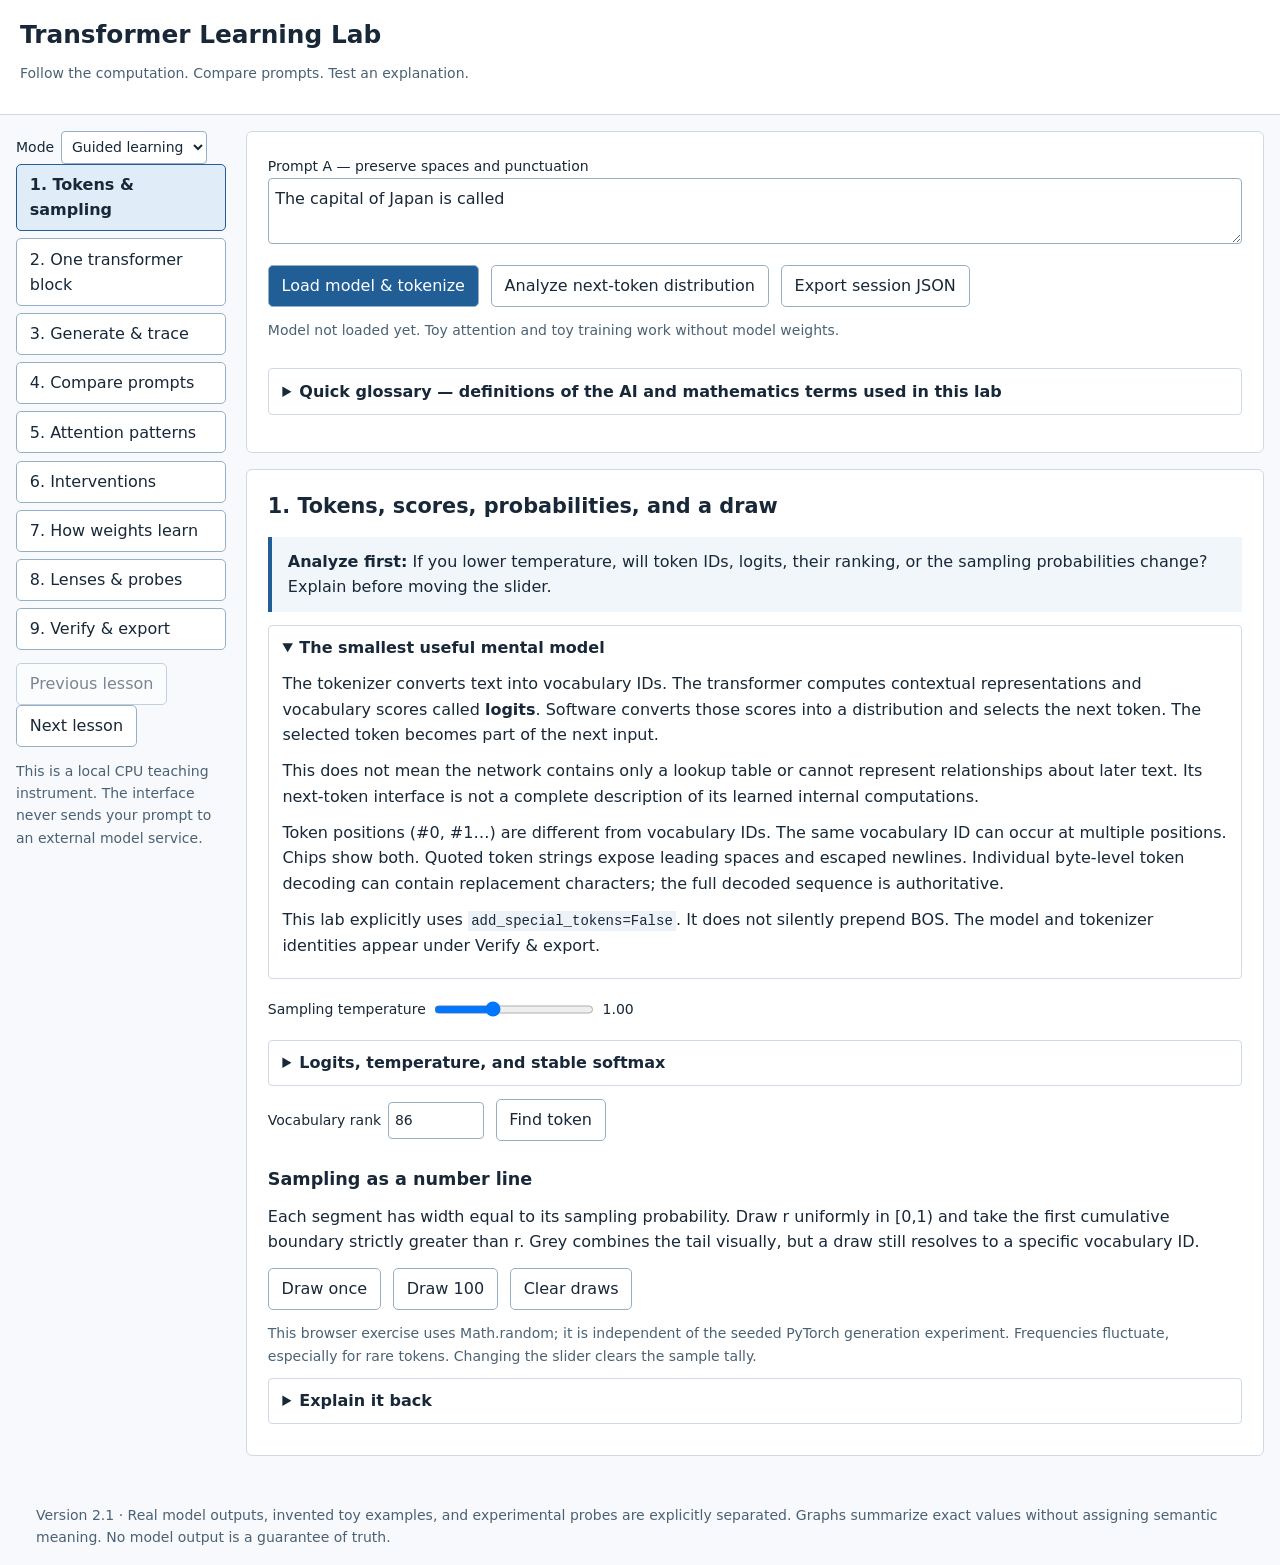
==== commit f4fac71e: "Release Transformer Learning Lab v2.1" ====
--- a/static/index.html
+++ b/static/index.html
@@ -1,1719 +1,200 @@
 <!DOCTYPE html>
-<html lang="en">
-<head>
-<meta charset="UTF-8">
-<title>How an LLM predicts the next token — SmolLM2-135M</title>
-<style>
-  body { font-family: system-ui, sans-serif; max-width: 940px; margin: 40px auto;
-         padding: 0 20px 80px; color: #222; line-height: 1.5; }
-  h1 { font-size: 22px; margin-bottom: 4px; }
-  .subtitle { color: #666; font-size: 14px; margin-bottom: 24px; }
-  h2 { font-size: 17px; margin-top: 40px; border-bottom: 2px solid #333; padding-bottom: 6px; }
-  h3 { font-size: 14px; margin: 26px 0 6px; color: #444; }
-
-  details.explain { background: #f4f7fb; border-left: 3px solid #3878c6;
-                    padding: 8px 12px; margin: 10px 0; font-size: 13.5px; }
-  details.explain summary { cursor: pointer; font-weight: 600; color: #2b5f9e; outline: none; }
-  details.explain p { margin: 8px 0; }
-  details.explain code { background: #e4ebf5; padding: 1px 4px; border-radius: 3px; font-size: 12.5px; }
-  details.explain .eq { display: block; font-family: monospace; background: #e4ebf5;
-                        padding: 6px 10px; margin: 8px 0; border-radius: 3px; font-size: 12.5px; }
-  .caution { background: #fdf6e7; border-left-color: #c99a3a; }
-  .caution summary { color: #8a6520; }
-
-  #prompt { width: 100%; font-size: 16px; padding: 9px; box-sizing: border-box; }
-  .controls { display: flex; flex-wrap: wrap; gap: 18px; align-items: center;
-              margin-top: 12px; font-size: 14px; }
-  .control { display: flex; align-items: center; gap: 6px; }
-  .control input[type="number"] { width: 76px; padding: 4px; }
-  .control input[type="range"] { width: 170px; }
-  .control select { padding: 4px; font-size: 13px; }
-  button { padding: 8px 18px; font-size: 14px; cursor: pointer; }
-  button.small { padding: 5px 12px; font-size: 13px; }
-
-  #tokens { margin-top: 14px; font-family: monospace; font-size: 13px; color: #555; }
-  .token-chip { display: inline-block; border: 1px solid #ccc; border-radius: 4px;
-                padding: 2px 6px; margin: 2px; background: #fff; }
-  .token-pos { color: #999; font-size: 10px; }
-
-  table.dist { width: 100%; border-collapse: collapse; font-size: 13.5px; }
-  table.dist th { text-align: left; font-weight: 600; color: #555;
-                  border-bottom: 1px solid #ccc; padding: 4px 6px; font-size: 12px; }
-  table.dist td { padding: 3px 6px; vertical-align: middle; }
-  td.tok { font-family: monospace; text-align: right; width: 110px; white-space: pre; }
-  td.num { font-family: monospace; font-size: 12px; color: #666; width: 70px; text-align: right; }
-  .bar-track { background: #eee; border-radius: 3px; height: 17px; overflow: hidden; }
-  .bar-fill { background: #3878c6; height: 100%; }
-
-  #rank-result { margin-top: 8px; font-size: 13.5px; }
-  #rank-result .hit { font-family: monospace; background: #2f6fb5; color: #fff;
-                      padding: 2px 7px; border-radius: 3px; font-weight: bold; }
-
-  #numberline { position: relative; margin-top: 14px; }
-  .nl-bar { display: flex; height: 46px; width: 100%; border-radius: 4px;
-            overflow: hidden; border: 1px solid #bbb; }
-  .nl-seg { position: relative; overflow: hidden; display: flex;
-            align-items: center; justify-content: center;
-            font-family: monospace; font-size: 11px; color: #fff;
-            white-space: nowrap; border-right: 1px solid rgba(255,255,255,.5); }
-  .nl-seg.tail { background: #b0b6bd !important; color: #333; }
-  .nl-axis { display: flex; justify-content: space-between;
-             font-family: monospace; font-size: 11px; color: #888; margin-top: 2px; }
-  .nl-marker { position: absolute; top: -8px; width: 0; height: 62px;
-               border-left: 2px dashed #b00; }
-  .nl-marker::before { content: "▼"; position: absolute; top: -13px; left: -6px;
-                       color: #b00; font-size: 12px; }
-  #dart-result { margin-top: 10px; font-size: 14px; }
-  #dart-result .hit { font-family: monospace; background: #1a5c1a; color: #fff;
-                      padding: 2px 7px; border-radius: 3px; font-weight: bold; }
-  table.tally { border-collapse: collapse; font-size: 12.5px; margin-top: 10px; }
-  table.tally th { text-align: left; color: #555; border-bottom: 1px solid #ccc;
-                   padding: 3px 10px 3px 0; font-size: 11.5px; }
-  table.tally td { padding: 2px 10px 2px 0; font-family: monospace; }
-
-  .run-row { font-family: monospace; font-size: 13px; padding: 6px 9px; margin: 4px 0;
-             background: #f6f6f6; border-left: 3px solid #bbb; white-space: pre-wrap; }
-  .run-prompt { color: #999; }
-  .run-generated { color: #1a5c1a; font-weight: bold; }
-
-  #verdict { margin-top: 12px; padding: 10px 12px; font-size: 14px; border-radius: 4px; }
-  .verdict-identical { background: #e6f4e6; border: 1px solid #9c9; }
-  .verdict-varied { background: #fdf1e0; border: 1px solid #d9b37a; }
-
-  .step { border: 1px solid #ddd; border-radius: 4px; margin: 8px 0; padding: 8px 10px; font-size: 13px; }
-  .step-head { font-weight: 600; color: #444; margin-bottom: 4px; }
-  .step-context { font-family: monospace; font-size: 12px; color: #666; background: #fafafa;
-                  padding: 4px 6px; border-radius: 3px; margin-bottom: 6px; white-space: pre-wrap; }
-  .cand { display: inline-block; font-family: monospace; font-size: 12px; padding: 2px 6px;
-          margin: 2px; border-radius: 3px; background: #eef2f7; color: #444; }
-  .cand.taken { background: #1a5c1a; color: #fff; font-weight: bold; }
-  .rank-note { font-size: 12px; color: #777; margin-top: 4px; }
-
-  table.lens { width: 100%; border-collapse: collapse; font-size: 12px; margin-top: 10px; }
-  table.lens th { text-align: left; color: #555; border-bottom: 1px solid #ccc;
-                  padding: 5px 6px; font-size: 11.5px; }
-  table.lens th.grp { text-align: center; border-bottom: 2px solid #999; }
-  table.lens td { padding: 3px 6px; border-bottom: 1px solid #f2f2f2; }
-  td.layer-label { font-family: monospace; color: #666; width: 74px; }
-  td.lens-toks { font-family: monospace; }
-  .lens-tok { display: inline-block; padding: 1px 5px; margin-right: 3px;
-              border-radius: 3px; background: #eef2f7; }
-  .lens-tok.hit { background: #1a5c1a; color: #fff; font-weight: bold; }
-  td.rank { font-family: monospace; text-align: right; width: 64px; color: #666; }
-  td.sep { border-left: 2px solid #ccc; }
-  .lens-na { color: #bbb; font-style: italic; }
-  .disagree { background: #fff8e6; }
-
-  /* attention heatmap */
-  table.attn { border-collapse: collapse; font-size: 11px; margin-top: 12px; }
-  table.attn th { font-family: monospace; font-weight: normal; color: #555;
-                  padding: 2px 4px; font-size: 10.5px; white-space: nowrap; }
-  table.attn th.col { writing-mode: vertical-rl; text-orientation: mixed;
-                      height: 78px; vertical-align: bottom; padding-bottom: 4px; }
-  table.attn th.row { text-align: right; padding-right: 6px; max-width: 110px;
-                      overflow: hidden; }
-  table.attn td { width: 26px; height: 26px; border: 1px solid #fff;
-                  text-align: center; font-size: 9px; color: #fff; }
-  /* Hatched, not just pale: a masked cell is mathematically impossible,
-     which is a different statement from "too small to print". */
-  table.attn td.masked { background: repeating-linear-gradient(45deg,
-                           #e6e6e6 0 3px, #f2f2f2 3px 6px);
-                         border-color: #dcdcdc; }
-  .attn-note { font-size: 12px; color: #777; margin-top: 10px; }
-  .profile-wrap { margin-top: 18px; }
-  .profile-wrap svg { width: 100%; height: auto; display: block; }
-  .profile-cap { font-size: 12px; color: #777; margin-top: 6px; }
-
-  .error { color: #b00; margin-top: 12px; }
-  .hint { font-size: 12px; color: #777; margin-top: 4px; }
-  .stat { font-family: monospace; font-size: 12px; color: #555; margin-top: 8px; }
-  .diag { font-family: monospace; font-size: 11.5px; color: #888; margin-top: 10px;
-          background: #fafafa; padding: 6px 8px; border-radius: 3px; }
-  .legend { font-size: 12px; color: #777; margin-top: 8px; }
-  .server-note { background: #eef7ee; border: 1px solid #b9d9b9; border-radius: 4px;
-                 padding: 8px 11px; font-size: 13px; margin-top: 10px; }
-</style>
-</head>
-<body>
-
-<h1>How an LLM predicts the next token</h1>
-<div class="subtitle">
-  SmolLM2-135M — 134,515,008 parameters, 30 layers, 576-dimensional vectors,
-  49,152-token vocabulary. Running locally on CPU.
-</div>
-
-<details class="explain">
-  <summary>Start here: what this model actually is</summary>
-  <p>
-    This model does exactly one thing: given some text, it produces a
-    <strong>probability for every one of the 49,152 tokens</strong> in its
-    vocabulary, describing how likely each is to come next.
-  </p>
-  <p>
-    That's the whole model. It doesn't plan a sentence. It doesn't look anything
-    up. It computes one distribution over possible next tokens and stops.
-    Everything else below — whole sentences, randomness, apparent creativity —
-    is built on top of that one operation by repeating it.
-  </p>
-  <p>
-    Baseline to keep in mind: pure guessing would give every token
-    <code>1 / 49,152 = 0.00203%</code>. Watch how far the real numbers are from
-    that.
-  </p>
+<html lang="en"><head><meta charset="UTF-8"><meta name="viewport" content="width=device-width,initial-scale=1">
+<title>Transformer Learning Lab — SmolLM2</title><link rel="stylesheet" href="style.css">
+<script defer src="math.js"></script><script defer src="app.js"></script></head>
+<body class="guided">
+<header><h1>Transformer Learning Lab</h1><p class="subtitle">Follow the computation. Compare prompts. Test an explanation.</p></header>
+<div class="shell"><aside><label>Mode <select id="mode"><option value="guided">Guided learning</option><option value="explorer">Explorer</option></select></label>
+<nav aria-label="Learning sections" id="navigation">
+<button data-tab="sampling" aria-current="page">1. Tokens &amp; sampling</button><button data-tab="block">2. One transformer block</button>
+<button data-tab="generation">3. Generate &amp; trace</button><button data-tab="comparison">4. Compare prompts</button>
+<button data-tab="attention">5. Attention patterns</button><button data-tab="interventions">6. Interventions</button>
+<button data-tab="training">7. How weights learn</button><button data-tab="lenses">8. Lenses &amp; probes</button>
+<button data-tab="verification">9. Verify &amp; export</button></nav>
+<div class="controls guided-only"><button id="previous">Previous lesson</button><button id="next">Next lesson</button></div>
+<p class="hint">This is a local CPU teaching instrument. The interface never sends your prompt to an external model service.</p></aside>
+<main class="workspace"><section class="prompt-card" aria-label="Prompt and model">
+<label for="prompt">Prompt A — preserve spaces and punctuation</label><textarea id="prompt" rows="2">The capital of Japan is called</textarea>
+<div class="controls"><button id="load-model" class="primary" data-model>Load model &amp; tokenize</button><button id="predict" data-model>Analyze next-token distribution</button><button id="export-session">Export session JSON</button></div>
+<p id="model-status" class="hint" role="status">Model not loaded yet. Toy attention and toy training work without model weights.</p>
+<div id="tokens" class="tokens"></div><div id="stale" class="caution" hidden>Prompt edited. Earlier results are retained below with their original prompt and run ID; they are not results for the current text.</div>
+<details class="glossary"><summary>Quick glossary — definitions of the AI and mathematics terms used in this lab</summary>
+<p class="hint">Terms are defined here once so later sections can stay readable. Open this glossary whenever an unfamiliar term appears.</p><dl class="glossary-grid">
+<div><dt>Artificial intelligence (AI)</dt><dd>A broad label for computer systems designed to perform tasks associated with intelligent behavior; it does not imply consciousness.</dd></div>
+<div><dt>Large language model (LLM)</dt><dd>A neural network trained on many token sequences to model which tokens are likely in context. “Large” is relative; this teaching model has about 135 million parameters.</dd></div>
+<div><dt>Model</dt><dd>The parameterized mathematical function used for prediction. A <em>checkpoint</em> is a saved set of its configuration and learned parameter values.</dd></div>
+<div><dt>Transformer</dt><dd>A neural-network architecture built from repeated attention and feed-forward computations, with residual connections and normalization.</dd></div>
+<div><dt>Token</dt><dd>A vocabulary unit processed by the model. It may be a word, part of a word, punctuation, whitespace, or bytes—not necessarily a whole word.</dd></div>
+<div><dt>Tokenizer / vocabulary / token ID</dt><dd>The tokenizer converts text to vocabulary entries; the vocabulary is the fixed set of entries; a token ID is an entry’s integer index.</dd></div>
+<div><dt>Embedding / unembedding</dt><dd>An embedding maps a token ID to a vector. The unembedding maps the final representation to one logit per vocabulary entry; this model ties those weights.</dd></div>
+<div><dt>Parameter or weight</dt><dd>A learned numeric value stored in the model. Parameters remain fixed during this lab’s inference experiments unless a toy lesson explicitly demonstrates training.</dd></div>
+<div><dt>Activation</dt><dd>A temporary numeric value computed from a particular input. Activations change with the prompt even though the model’s weights do not.</dd></div>
+<div><dt>Residual stream</dt><dd>The evolving vector at each token position to which attention and MLP outputs are added through residual connections.</dd></div>
+<div><dt>Layer or block</dt><dd>One repeated transformer stage. In this lab, “block” avoids confusing a complete stage with its smaller sublayers.</dd></div>
+<div><dt>Vector / matrix</dt><dd>A vector is an ordered list of numbers. A matrix is a rectangular array of numbers; multiplying vectors and matrices mixes and transforms coordinates.</dd></div>
+<div><dt>Dimension / coordinate / shape</dt><dd>A coordinate is one numbered component of a vector; dimension is the number of components. Shape lists an array’s axis sizes, such as [6, 64].</dd></div>
+<div><dt>L2 norm</dt><dd>The Euclidean magnitude √Σx². It summarizes overall size but does not by itself reveal meaning, usefulness, or importance.</dd></div>
+<div><dt>Dot product / cosine similarity</dt><dd>A dot product sums coordinatewise products. Cosine similarity divides a dot product by both vector norms to compare direction rather than magnitude.</dd></div>
+<div><dt>Logit</dt><dd>An unnormalized vocabulary score. Logit differences determine probability ratios after softmax; a logit is not itself a probability.</dd></div>
+<div><dt>Softmax / probability distribution</dt><dd>Softmax converts logits into nonnegative values that sum to one. The resulting distribution assigns a next-token probability to every vocabulary entry.</dd></div>
+<div><dt>Temperature</dt><dd>A sampling control applied to logits before softmax. Lower positive values concentrate probability on high-logit tokens; higher values flatten it. T=0 means greedy selection here.</dd></div>
+<div><dt>Sampling</dt><dd>Selecting a token using the probability distribution. A lower-ranked token can be selected; sampling is not the same as always taking the largest probability.</dd></div>
+<div><dt>Entropy</dt><dd>A measure of distributional uncertainty or spread, reported here in nats. It is not a measure of factual truth.</dd></div>
+<div><dt>Forward pass / inference</dt><dd>A forward pass computes outputs from inputs using fixed weights. Inference uses such passes to predict or generate without updating the weights.</dd></div>
+<div><dt>Attention</dt><dd>A weighted mixing operation: each query position scores allowed key positions and uses normalized weights to combine their value vectors.</dd></div>
+<div><dt>Query, key, and value (Q/K/V)</dt><dd>Projected vectors used by attention. Query–key scores set mixing weights; those weights combine value vectors.</dd></div>
+<div><dt>Attention head</dt><dd>One parallel Q/K/V attention calculation. Multiple heads produce outputs that are concatenated and projected back into the residual stream.</dd></div>
+<div><dt>Causal mask</dt><dd>A restriction that prevents a position from attending to future token positions during next-token prediction.</dd></div>
+<div><dt>RoPE</dt><dd>Rotary positional embedding: position-dependent rotations applied to query and key coordinate pairs so attention can use relative-position information.</dd></div>
+<div><dt>Grouped-query attention (GQA)</dt><dd>An arrangement in which several query heads share fewer key/value heads, reducing key/value-cache storage.</dd></div>
+<div><dt>RMSNorm</dt><dd>Root-mean-square normalization: it rescales a vector using its root mean square and learned per-coordinate weights.</dd></div>
+<div><dt>MLP / SiLU</dt><dd>The multilayer perceptron is each block’s position-wise feed-forward network. SiLU is its nonlinear activation function in this model.</dd></div>
+<div><dt>Random seed / pseudorandom generator</dt><dd>A seed initializes a deterministic number-producing algorithm. It lets the same sampling experiment usually be replayed in the same environment; it does not alter learned knowledge.</dd></div>
+<div><dt>KV cache</dt><dd>Stored key and value activations from earlier positions, reused so generation need not recompute the whole prefix at every step.</dd></div>
+<div><dt>EOS</dt><dd>End-of-sequence: a special token that may signal generation should stop.</dd></div>
+<div><dt>Training / loss / gradient / optimizer</dt><dd>Training updates weights. Loss measures prediction error; a gradient gives local loss sensitivity; an optimizer uses gradients to choose updates.</dd></div>
+<div><dt>Perplexity</dt><dd>exp(mean next-token loss). Lower values mean the evaluated sequence was less surprising to the model; perplexity is not truth or quality.</dd></div>
+<div><dt>Intervention / no-op control</dt><dd>An intervention deliberately changes a computation to measure consequences. A no-op control follows the same machinery while making no effective change.</dd></div>
+<div><dt>TV, JS, and KL divergence</dt><dd>Numerical measures of distributional difference. TV is total variation distance; JS is symmetric and bounded; KL is directional and can be unbounded.</dd></div>
+<div><dt>Logit lens / probe</dt><dd>A logit lens reads intermediate states through an output mapping. A probe is a fitted measurement model; neither is a transcript of the model’s reasoning.</dd></div>
+<div><dt>Jacobian / JVP / finite difference</dt><dd>A Jacobian collects local derivatives. A Jacobian-vector product (JVP) measures change along one direction; a finite difference checks it using small perturbations.</dd></div>
+</dl></details>
+<div id="error" class="error" role="alert"></div></section>
+<div class="panels">
+<section class="panel" id="sampling"><h2>1. Tokens, scores, probabilities, and a draw</h2>
+<div class="lesson guided-only"><strong>Analyze first:</strong> If you lower temperature, will token IDs, logits, their ranking, or the sampling probabilities change? Explain before moving the slider.</div>
+<details open><summary>The smallest useful mental model</summary><p>The tokenizer converts text into vocabulary IDs. The transformer computes contextual representations and vocabulary scores called <strong>logits</strong>. Software converts those scores into a distribution and selects the next token. The selected token becomes part of the next input.</p>
+<p>This does not mean the network contains only a lookup table or cannot represent relationships about later text. Its next-token interface is not a complete description of its learned internal computations.</p>
+<p>Token positions (#0, #1…) are different from vocabulary IDs. The same vocabulary ID can occur at multiple positions. Chips show both. Quoted token strings expose leading spaces and escaped newlines. Individual byte-level token decoding can contain replacement characters; the full decoded sequence is authoritative.</p>
+<p>This lab explicitly uses <code>add_special_tokens=False</code>. It does not silently prepend BOS. The model and tokenizer identities appear under Verify &amp; export.</p></details>
+<div class="controls"><label>Sampling temperature <input id="temperature" type="range" min="0" max="3" value="1" step="0.05"><output id="temperature-value">1.00</output></label></div>
+<details><summary>Logits, temperature, and stable softmax</summary><pre>For T &gt; 0: pᵢ = exp((zᵢ − max(z))/T) / Σⱼ exp((zⱼ − max(z))/T)
+For T = 0: choose the first maximum logit (greedy tie-break by ID)</pre><p>Subtracting the maximum prevents overflow without changing the distribution. Positive temperature preserves the ordering of the logits. It changes sampling, not the forward-pass computation. T=0 is a separate operation, not division by zero.</p><p>The model probability column always uses T=1. The sampling column uses the current slider. Probabilities use the <em>entire vocabulary</em>, not a renormalized top-ten list. A high token probability is not a probability that a statement is true. A displayed zero can be a rounding or numerical-underflow effect.</p></details>
+<div id="distribution" class="result"></div><div class="controls"><label>Vocabulary rank <input id="rank" type="number" min="1" value="86"></label><button id="find-rank" data-model>Find token</button></div><div id="rank-result"></div>
+<h3>Sampling as a number line</h3><p>Each segment has width equal to its sampling probability. Draw r uniformly in [0,1) and take the first cumulative boundary strictly greater than r. Grey combines the tail visually, but a draw still resolves to a specific vocabulary ID.</p>
+<div id="number-line"></div><div class="controls"><button id="dart">Draw once</button><button id="dart100">Draw 100</button><button id="clear-darts">Clear draws</button></div><div id="dart-result"></div>
+<p class="hint">This browser exercise uses Math.random; it is independent of the seeded PyTorch generation experiment. Frequencies fluctuate, especially for rare tokens. Changing the slider clears the sample tally.</p>
+<details><summary>Explain it back</summary><p>Explain why a token ranked second can be selected, why lowering T does not rerun attention, and why a partial token such as “Os” does not commit the model to finishing “Osaka.”</p></details>
+</section>
+<section class="panel" id="block" hidden><h2>2. Follow one position through one block</h2>
+<div class="lesson guided-only">First run the invented two-dimensional example. Then inspect the real block. Each displayed vector has its full values available; its norm is a magnitude, not a measure of knowledge.</div>
+<div class="controls"><button id="toy-attention">Run hand-checkable toy attention</button></div><div id="toy-attention-result"></div>
+<details open><summary>The operations, in order</summary><ol><li>Normalize the incoming residual vector using RMSNorm.</li><li>Project the full normalized vector into queries, keys, and values. A head is a slice of the <em>projected</em> output; it is not limited to a disjoint slice of the original input.</li><li>Apply RoPE position-dependent rotations to queries and keys.</li><li>Dot queries with keys, divide by the square root of head dimension, apply the causal mask, and softmax.</li><li>Use those weights to sum value vectors. Project the head outputs back to the residual width and add the attention write.</li><li>Normalize again, run the gated MLP, and add its write.</li></ol>
+<pre>h_after_attention = h_in + attention_write
+h_out = h_after_attention + MLP(RMSNorm(h_after_attention))</pre><p>An addition can cancel existing components. The original embedding remains a term in an algebraic expansion, not a guarantee of separately recoverable meaning. RMSNorm includes learned per-coordinate scaling; it is not merely a cosmetic display rescaling.</p></details>
+<div class="controls"><label>Block <input id="inspect-layer" type="number" min="1" value="1"></label><label>Query head <input id="inspect-head" type="number" min="1" value="1"></label><label>Query position (blank = last) <input id="inspect-position" type="number" min="0"></label><label>Output token ID (blank = top) <input id="inspect-target" type="number" min="0"></label><button id="inspect" class="primary" data-model>Inspect actual computation</button></div>
+<p class="hint">Maximum 64 tokens; longer prompts are rejected, never silently shortened. Block/head labels are 1-based; positions and vector coordinates are 0-based.</p>
+<div id="inspection" class="result"></div>
+<details><summary>Why the MLP matters</summary><p>The MLP transforms each position using its current contextual representation. This model projects 576 values into two 1,536-value branches. One branch passes through SiLU; the branches multiply elementwise; a down-projection returns 576 values.</p><pre>g = W_gate x; u = W_up x
+m = W_down (SiLU(g) ⊙ u)</pre><p>For SmolLM2-135M, these MLP matrices contain 79,626,240 parameters, about 59.2% of the total. That is a parameter-count calculation, not a measure of where “intelligence” resides. SiLU is not a probability gate constrained to [0,1].</p></details>
+<details><summary>Unembedding: magnitude and angle both matter</summary><p>The final raw state goes through final RMSNorm once, then the output matrix produces vocabulary logits. With tied weights, this matrix shares parameters with the embedding table.</p><pre>logit(token) = h_normalized · w_token
+= ||h_normalized|| × ||w_token|| × cos(angle)</pre><p>Dot products are not cosine similarity alone. Weight sharing does not guarantee that an embedding reads out its own token with probability near 100%. Greedy selection chooses the largest logit; sampling need not.</p></details>
+<details><summary>Explain it back</summary><p>What changes when a query position gives an earlier position more attention? Distinguish the scalar weight, the earlier position’s contextual value vector, the projected write, and the final output probability.</p></details>
+</section>
+<section class="panel" id="generation" hidden><h2>3. Generate and inspect every step</h2>
+<div class="lesson guided-only">Before running twice, predict when the two runs must have the same distribution and when their distributions may differ.</div>
+<div class="controls"><label>Tokens <input id="n-tokens" type="number" min="1" max="64" value="12"></label><label>Runs <input id="runs" type="number" min="1" max="5" value="2"></label><label>Base seed <input id="seed" type="number" min="0" value="42"></label><label><input id="use-cache" type="checkbox"> Use KV cache</label><label><input id="stop-eos" type="checkbox" checked> Stop at EOS</label><button id="generate" class="primary" data-model>Generate at current temperature</button></div>
+<p id="generation-temp" class="hint">Generation uses the sampling temperature in section 1. Existing results retain the temperature actually used.</p>
+<details open><summary>What the random seed controls—and what it does not</summary>
+<p>A <strong>random seed</strong> is the starting integer for a <strong>pseudorandom number generator</strong>: an algorithm that produces a repeatable sequence of number-like draws. During sampling, each draw selects from the current next-token probability distribution. The seed controls that sequence of draws; it does <strong>not</strong> change the prompt, model weights, logits for an identical prefix, or what the model learned.</p>
+<p>With base seed 42, this lab uses effective seed 42 for run 1, 43 for run 2, and so on. Repeating the same prompt, temperature, settings, and base seed in the same software environment should replay the same token IDs. If you leave the seed blank, the server creates a fresh base seed and records it in the result so the experiment can be repeated.</p>
+<p>Different seeds are not “more” or “less” random, and nearby seed numbers do not produce meaningfully similar text. Two seeds can still select the same token—especially when one token has most of the probability. Their outputs remain identical until a sampled token differs. After that divergence, the prefixes differ, so later logits as well as later draws may differ.</p>
+<p>At T=0, the lab chooses the largest logit directly, so it makes no random draw and the seed has no effect. At T&gt;0, a seed improves repeatability but does not guarantee identical results across different PyTorch versions, model revisions, devices, or numerical implementations.</p>
 </details>
-
-<h2>1. The prompt</h2>
-
-<input id="prompt" type="text" value="The capital of Japan is called" />
-<div class="hint">
-  Tokens update as you type (tokenizer only — the model is not run).
-  Press Enter or click Predict to run the model.
-</div>
-
-<details class="explain">
-  <summary>Tokens, not words — why the text gets chopped up</summary>
-  <p>
-    The model can't read letters or words. Your text is first split into
-    <strong>tokens</strong> — chunks from a fixed vocabulary of 49,152 entries,
-    built by an algorithm called BPE (byte-pair encoding).
-  </p>
-  <p>
-    Common words are usually one token; rare words get split. Most tokens include
-    a <em>leading space</em> — <code>" capital"</code> is a different token from
-    <code>"capital"</code>.
-  </p>
-  <p>
-    So when you see <code>" Os"</code> or <code>" Sh"</code> in the predictions,
-    the model isn't confused — it's starting to spell <em>Osaka</em> or
-    <em>Shizuoka</em> and will finish on the next pass.
-  </p>
-</details>
-
-<div id="tokens"></div>
-<div class="controls">
-  <button id="predict-btn">Predict next token</button>
-  <span id="predict-status" class="hint"></span>
-</div>
-
-<h2>2. The next-token distribution</h2>
-
-<div class="controls">
-  <div class="control">
-    <label for="temperature">Temperature</label>
-    <input id="temperature" type="range" min="0" max="2" step="0.05" value="0" />
-    <span id="temperature-value" style="font-family: monospace;">0.00</span>
-  </div>
-</div>
-
-<div class="server-note">
-  <strong>Watch the server console while you drag this slider.</strong> Nothing
-  appears. The browser is holding all 49,152 logits the model produced and
-  recomputing the softmax itself. The model already finished — temperature only
-  changes how its finished answer is read.
-</div>
-
-<details class="explain">
-  <summary>Logits, softmax, and what temperature actually changes</summary>
-  <p>
-    The model's raw output is 49,152 numbers called <strong>logits</strong> —
-    unbounded scores, one per token. They aren't probabilities; they can be
-    negative and don't sum to anything in particular.
-  </p>
-  <p>
-    <strong>Softmax</strong> turns them into probabilities: exponentiate each,
-    divide by the total. Everything becomes positive and the set sums to 1.
-  </p>
-  <p>
-    <strong>Temperature</strong> divides the logits first:
-    <span class="eq">p = softmax(logits / T)</span>
-    Small T spreads them apart so softmax concentrates; large T squashes them
-    together so it flattens. At <code>T = 0</code> it collapses onto the single
-    highest logit.
-  </p>
-  <p>
-    <strong>The ranking never changes.</strong> Dividing every logit by the same
-    positive number preserves their order, so the ten tokens listed below are
-    identical at every temperature above zero — and in the same sequence. Only
-    the probabilities move.
-  </p>
-</details>
-
-<div id="results"></div>
-<div id="dist-stats" class="stat"></div>
-
-<div class="controls">
-  <div class="control">
-    <label for="rank-input">Look up rank #</label>
-    <input id="rank-input" type="number" min="1" max="49152" value="86" />
-  </div>
-  <button id="rank-btn" class="small">Find token</button>
-</div>
-<div class="hint">
-  Any rank from 1 to 49,152. The browser already holds the full sorted list, so
-  this costs no forward pass. Try 5,000 and 40,000 to see how far the ranking
-  extends.
-</div>
-<div id="rank-result"></div>
-
-<h3>How one token actually gets picked</h3>
-
-<details class="explain">
-  <summary>The number line, and the dart</summary>
-  <p>
-    Lay all 49,152 tokens end to end on a line from 0 to 1, each occupying a
-    segment as wide as its probability. Then throw one dart.
-  </p>
-  <p>
-    1. Softmax the logits → 49,152 probabilities summing to 1<br>
-    2. <strong>Cumulative sum</strong> them → the segment boundaries below<br>
-    3. Draw one uniform random number <code>r</code> in [0, 1)<br>
-    4. Take the first token whose boundary exceeds <code>r</code>
-  </p>
-  <p>
-    That's the entire selection mechanism. If you imagined raffle tickets — one
-    duplicate per unit of probability, drawn blindly from a hat — you had it
-    essentially right. The number line is the same idea without needing to count
-    tickets: a token at probability 0.000001 would need a million tickets, but it
-    just gets a segment 0.000001 wide.
-  </p>
-  <p>
-    <strong>The dart knows nothing.</strong> The random number generator has
-    never seen the prompt, the logits, or the tokens. It produces a number
-    between 0 and 1 and nothing else. All the intelligence is in the segment
-    widths — and the model computed those.
-  </p>
-  <p>
-    Only the top 8 segments are drawn individually; the rest are lumped into the
-    grey block. But the arithmetic uses all 49,152 — a dart can and will land
-    inside the grey and resolve to a specific token.
-  </p>
-</details>
-
-<details class="explain caution">
-  <summary>What this widget does and doesn't share with real generation</summary>
-  <p>
-    Same algorithm, different random source. This widget uses the browser's
-    <code>Math.random()</code>. Actual generation in section 3 uses
-    <code>torch.multinomial</code> on the server, which is why the
-    <strong>Seed</strong> control there works and this widget has no seed.
-  </p>
-  <p>
-    The segments shown are exact — computed from the full 49,152-token
-    distribution, not just the visible ones.
-  </p>
-</details>
-
-<div id="numberline"></div>
-<div class="controls">
-  <button id="dart-btn" class="small">Throw one dart</button>
-  <button id="dart100-btn" class="small">Throw 100 darts</button>
-  <button id="dart-clear" class="small">Clear</button>
-</div>
-<div id="dart-result"></div>
-
-<h2>3. Generation — repeating the one operation</h2>
-
-<details class="explain">
-  <summary>What is a "forward pass"?</summary>
-  <p>
-    A <strong>forward pass</strong> is one complete trip through the model: tokens
-    go in at one end, 49,152 logits come out the other. "Forward" means data flows
-    in one direction only — input to output, no loops, no going back to revise.
-    (The <em>backward</em> pass only happens during training, when errors flow
-    backward to adjust weights. That never happens here. The weights are frozen.)
-  </p>
-  <p>Inside one forward pass, in order:</p>
-  <p>
-    1. Each token is looked up in the embedding table, becoming a vector of 576
-    numbers.<br>
-    2. Those vectors travel through 30 layers <em>side by side</em>, one vector
-    per token position.<br>
-    3. The last position's final vector is converted into 49,152 scores.
-  </p>
-  <p>
-    Two things follow that surprise most people. First, <strong>nothing is stored
-    between passes</strong> — the model has no memory of previous runs. Every pass
-    starts from scratch, and the only reason it "remembers" earlier text is that
-    the text is fed in again as input. Second, <strong>the amount of computation
-    is fixed</strong>. An easy prompt and a hard prompt cost exactly the same. The
-    model can't think longer about a harder question.
-  </p>
-</details>
-
-<details class="explain">
-  <summary>Step 2 in detail: the residual stream (vectors get added to, not replaced)</summary>
-  <p>
-    A common misunderstanding: people assume the embedding assigns <em>the</em>
-    vector for a token, and that's that. Or that each layer replaces it with a new
-    one. Neither is right.
-  </p>
-  <p>Here is what every one of the 30 layers does, in order:</p>
-  <p class="eq">h = h + attention(norm(h))<br>h = h + mlp(norm(h))</p>
-  <p>
-    Look at the <code>h +</code> on both lines. Each sublayer computes a
-    <strong>correction</strong> and <em>adds it to what is already there</em>. It
-    does not overwrite. 30 layers × 2 sublayers = <strong>60 additions</strong>,
-    stacked on top of the original embedding.
-  </p>
-  <p>
-    This is why it's called the <strong>residual stream</strong> — the stream
-    flows straight through from embedding to output, and layers write into it as
-    it passes.
-  </p>
-  <p class="eq">h_final = embedding + (60 corrections summed)</p>
-  <p>
-    So the embedding vector is <em>still in there</em> at layer 30.
-    Mathematically present, never deleted. The layers didn't replace the token's
-    meaning; they annotated it with context.
-  </p>
-  <p id="hnorm-note">
-    You can verify this in section 5: on the prompts tried while building this
-    page, the <code>|h|</code> column grew from roughly 2&ndash;3 at the embedding
-    stage to several hundred by the last layer before the final norm. Run
-    section 5 and this sentence is replaced by the values measured on
-    <em>your</em> prompt.
-  </p>
-</details>
-
-<details class="explain">
-  <summary>Step 3 in detail: unembedding — how 576 numbers become 49,152 scores</summary>
-  <p>
-    At the end of a forward pass you're holding 576 numbers. You need 49,152
-    scores. The bridge is a matrix of shape <strong>49,152 × 576</strong> called
-    the <strong>unembedding matrix</strong>.
-  </p>
-  <p>
-    <strong>Each row of that matrix is a 576-number vector representing one
-    vocabulary token.</strong> The multiplication is 49,152 separate dot products:
-  </p>
-  <p class="eq">logit for " Tokyo" = dot( h_final , row_for_Tokyo )</p>
-  <p>
-    A dot product measures alignment. The final step asks, 49,152 times: <em>how
-    much does the vector I've built point in the same direction as this token's
-    vector?</em> The best-aligned token wins.
-  </p>
-  <p>
-    <strong>Specific to this model:</strong> SmolLM2 has
-    <code>tie_word_embeddings = True</code>, meaning the unembedding matrix
-    <em>is</em> the embedding matrix — the same table used in both directions.
-  </p>
-  <p>
-    Read one row → token becomes a vector (start of the pass).<br>
-    Dot against all rows → vector becomes token scores (end of the pass).
-  </p>
-  <p>
-    So the whole forward pass is: look a token up in the table, spend 30 layers
-    adding corrections to it, then ask the same table which token the result most
-    resembles. Section 5 shows this directly — the embeddings row reads out your
-    last input token at nearly 100%, because that vector <em>is</em> that token's
-    row.
-  </p>
-</details>
-
-<div class="controls">
-  <div class="control">
-    <label for="n_tokens">Tokens</label>
-    <input id="n_tokens" type="number" value="12" min="1" max="50" />
-  </div>
-  <div class="control">
-    <label for="runs">Runs</label>
-    <input id="runs" type="number" value="5" min="1" max="10" />
-  </div>
-  <div class="control">
-    <label for="seed">Seed</label>
-    <input id="seed" type="number" placeholder="none" />
-  </div>
-  <button id="generate">Generate</button>
-</div>
-
-<details class="explain">
-  <summary>What happens when you click Generate</summary>
-  <p>The model can't write a sentence. It only predicts one token. So generation
-     is a loop:</p>
-  <p>
-    1. Tokenize the prompt.<br>
-    2. Run one forward pass. Get 49,152 logits.<br>
-    3. Pick one token (the number line above).<br>
-    4. <strong>Append that token to the input.</strong><br>
-    5. Go back to step 2 with the now-longer input.
-  </p>
-  <p>
-    That's <strong>autoregression</strong> — the model's own output becomes part
-    of its next input. Generating 12 tokens means 12 complete forward passes
-    through all 30 layers. Nothing is planned ahead.
-  </p>
-  <p>
-    This explains a lot of failure modes. Once a wrong token is appended, it's in
-    the context permanently. The model can't go back and fix it.
-  </p>
-</details>
-
-<details class="explain">
-  <summary>Runs and Seed — why "random" is reproducible</summary>
-  <p>
-    <strong>Runs</strong> repeats generation with identical settings. At T = 0
-    every run is identical. Above 0 they diverge — same distribution, different
-    darts.
-  </p>
-  <p>
-    <strong>Seed</strong> fixes the pseudo-random generator's starting state. Set
-    a seed and sample at T = 1: perfectly reproducible. Even the randomness is a
-    deterministic algorithm producing a fixed sequence from a starting value.
-  </p>
-</details>
-
-<div class="hint">
-  Suggested sequence: T = 0, then T = 1.0, then T = 1.0 with seed 42 twice.
-</div>
-
-<div id="verdict"></div>
-<div id="runs-output"></div>
-
-<h2>4. Step-by-step trace of the first run</h2>
-
-<details class="explain">
-  <summary>How to read this</summary>
-  <p>
-    Each block is one complete forward pass. It shows the exact input the model
-    saw, the five tokens it rated highest, and which was taken.
-  </p>
-  <p>
-    Watch the <strong>context grow by one token each step</strong> — that's
-    autoregression. And watch the <strong>rank</strong> of the chosen token: at
-    T = 0 it's always #1; at higher temperatures you'll see #3 or #7. That's the
-    dart landing outside the widest segment.
-  </p>
-</details>
-
-<div id="trace"></div>
-
-<h2>5. Inside one forward pass — two lenses on 30 layers</h2>
-
-<details class="explain">
-  <summary>The logit lens — reading the answer out early</summary>
-  <p>
-    Normally the model converts to vocabulary scores <em>once</em>, at the very
-    end. The <strong>logit lens</strong> asks: what if we did it early?
-  </p>
-  <p class="eq">readout(h_L) = lm_head(norm(h_L))</p>
-  <p>
-    Take the residual stream after layer 6, apply the same final normalization and
-    the same unembedding matrix from section 3, and see what token it points at.
-    Do that at all 31 stages and you get a trace of the prediction assembling.
-  </p>
-  <p>
-    <strong>Its weakness:</strong> it pretends layers L+1 through 30 don't exist.
-  </p>
-</details>
-
-<details class="explain">
-  <summary>The Jacobian lens — accounting for the layers still to come</summary>
-  <p>
-    The J-lens fixes that blind spot. Instead of pretending the remaining layers
-    don't exist, it <em>approximates</em> them with a single averaged linear map:
-  </p>
-  <p class="eq">readout(h_L) = lm_head(norm(J_L · h_L))</p>
-  <p>
-    <code>J_L</code> is a 576 × 576 matrix — the average of
-    <code>∂h_final / ∂h_L</code> over a corpus. In words: <em>if I nudge this
-    number in the stream at layer L, how does the final vector move, on
-    average?</em> One matrix multiply stands in for everything layers L+1 through
-    30 would have done.
-  </p>
-  <p>
-    <strong>The cost:</strong> the unembedding matrix already exists in the
-    weights, so the logit lens is free. The Jacobians had to be computed with
-    automatic differentiation over a corpus and cached — about 23 minutes for 12
-    prompts on this machine.
-  </p>
-</details>
-
-<details class="explain caution">
-  <summary>Important: both lenses are approximations, and how to tell if they're lying</summary>
-  <p>
-    <strong>Logit lens:</strong> the unembedding matrix was trained to read the
-    <em>final</em> layer. Applying it to layer 6 assumes the residual stream keeps
-    a consistent reading frame throughout. Early layers producing junk may mean
-    "the answer isn't formed yet" — or "the lens can't read this layer." Those
-    look identical here.
-  </p>
-  <p>
-    <strong>Jacobian lens:</strong> a Jacobian is a <em>linear</em> approximation
-    of a very non-linear computation, averaged over a corpus that may not resemble
-    your prompt. Twelve prompts is a small corpus. And a linear map fitted to
-    predict the final vector will tend to look prescient by design.
-  </p>
-  <p>
-    <strong>The one hard check:</strong> at stage 30 the Jacobian is the identity
-    matrix, so the J-lens <em>must</em> reproduce the model's real output exactly.
-    The diagnostic at the bottom reports that error. If it isn't near zero, the
-    entire J-lens column is unreliable.
-  </p>
-</details>
-
-<button id="lens-btn">Run both lenses</button>
-<div id="lens-summary" class="stat"></div>
-<div id="lens"></div>
-<div class="legend" id="lens-legend"></div>
-<div id="lens-diag" class="diag"></div>
-
-<h2>6. Attention — which tokens looked at which</h2>
-
-<details class="explain">
-  <summary>How to read this grid</summary>
-  <p>
-    This is the one view in the whole tool with genuinely meaningful axes. Both
-    are token positions from your prompt.
-  </p>
-  <p>
-    <strong>Rows are the token doing the looking. Columns are the token being
-    looked at.</strong> Cell (row <em>i</em>, column <em>j</em>) is how much of
-    position <em>i</em>'s attention went to position <em>j</em>. Brighter means
-    more.
-  </p>
-  <p>
-    <strong>Every row sums to 1.</strong> Each position distributes a fixed budget
-    of attention across the positions available to it.
-  </p>
-  <p>
-    <strong>The grey upper triangle is the causal mask.</strong> Position 2 cannot
-    look at position 5, because position 5 hasn't happened yet. That's not a
-    display choice — those values are mathematically zero. It's the same
-    constraint that lets generation cache earlier positions instead of
-    recomputing them.
-  </p>
-  <p>
-    The <strong>bottom row</strong> is usually the interesting one: it's the
-    position that produces the next-token prediction.
-  </p>
-</details>
-
-<details class="explain">
-  <summary>Why 9 heads, and what "grouped-query attention" means here</summary>
-  <p>
-    A head is a <strong>slice</strong>, not a copy. 576 = 9 &times; 64: each of the
-    9 heads works in its own 64-dimensional subspace. The layer isn't doing the
-    full computation nine times &mdash; it's doing nine narrow computations at once.
-  </p>
-  <p>
-    <strong>Why nine?</strong> One head produces exactly one set of attention
-    weights per position, so it can look back at the context in exactly one way.
-    Nine heads let the layer read the context nine ways simultaneously. The cost
-    is that each read gets 64 dimensions instead of 576.
-  </p>
-  <p>
-    Each head's output goes through its own slice of the output matrix and is
-    <strong>added</strong> to the residual stream. So a layer's attention step is
-    really 9 independent writes summed together &mdash; the same additive
-    structure as the residual stream itself, one level down.
-  </p>
-  <p>
-    <strong>Grouped-query attention:</strong> 9 query heads, 3 key/value heads,
-    group size 3. The grids below are per <em>query</em> head, so there are 9 of
-    them. Within a group, the three heads read from the same keys and values but
-    write through different output slices &mdash; so GQA constrains what a group
-    of heads can <em>read</em>, not what they can <em>write</em>. At the prompt
-    lengths in this demo, the restriction on achievable attention patterns is
-    essentially nil.
-  </p>
-  <p>
-    The point of it is the KV cache during generation:
-    <code>3 &times; 64 &times; 2 &times; 4 bytes &times; 30 layers = 45 KiB</code>
-    per token here, versus 135 KiB if every head had its own keys and values.
-    That matters enormously for a large model serving long contexts, and matters
-    not at all for a six-token prompt on a laptop. You're looking at a design
-    decision made for a situation you aren't in.
-  </p>
-  <p>
-    <strong>Do heads specialize?</strong> In the models researchers have studied
-    closely, yes &mdash; previous-token heads, induction heads and positional
-    heads are all documented. Whether any specific head <em>in this model</em>
-    has a clean job is unknown; nobody has published a map of these 270 heads.
-  </p>
-  <p>
-    <strong>"Mean of all heads"</strong> averages the 9 grids. Useful for a
-    quick overview, but it smooths away exactly the specialization that makes
-    individual heads interesting.
-  </p>
-  <p>
-    Heads at the <em>same</em> layer can behave completely differently &mdash;
-    one may put nearly all its attention on position 0 while another puts less
-    there than uniform attention would. Step through them one at a time, or
-    choose <strong>"max of all 9"</strong>, which takes the largest weight any
-    head gives each pair. That is the opposite of the mean's failure mode: a
-    single specialized head shows up instead of being averaged away.
-  </p>
-</details>
-
-<details class="explain caution">
-  <summary>Two things you'll see that are easy to misread</summary>
-  <p>
-    <strong>The first column is often very bright, in many heads at once.</strong>
-    Some of that brightness is forced by arithmetic. Row <em>i</em> has only
-    <em>i</em>+1 unmasked cells, so even perfectly uniform attention would put
-    1/(<em>i</em>+1) on column 0 &mdash; 100% for row 0, 50% for row 1, down to
-    about 17% for row 5 on a six-token prompt. Compare what you see against
-    <em>that</em> baseline, not against zero.
-  </p>
-  <p>
-    The excess is the <strong>attention sink</strong>: a documented pattern where
-    the first position absorbs large amounts of attention across many heads
-    regardless of what that token actually is. The mechanism is usually
-    attributed to softmax &mdash; every row must sum to 1, so a head with nothing
-    in particular to attend to still has to put its budget somewhere, and
-    position 0 is the only position every row can see. <em>Why models learn to do
-    this</em> is more contested; one line of work argues it keeps representations
-    from collapsing into each other over many layers.
-  </p>
-  <p>
-    <strong>It is not decoration.</strong> In the experiment that named the
-    phenomenon (Xiao et al., <em>StreamingLLM</em>, ICLR 2024), a sliding-window
-    cache holding 1,024 recent tokens but no initial ones sent Llama-2-13B's
-    perplexity to <code>5158.07</code> &mdash; total collapse. Keeping just four
-    initial tokens alongside 1,020 recent ones restored it to <code>5.40</code>.
-    Replacing those four with plain line-break tokens restored it almost as well,
-    to <code>5.60</code>, which tells you the sink is about <em>position</em>, not
-    about what those particular words mean.
-  </p>
-  <p>
-    So a bright first column is telling you about the head's <em>plumbing</em>,
-    not about that word's meaning &mdash; but the plumbing is load-bearing, and
-    nobody designed it. The model learned it during training, and the same
-    paper found it in all ten models it tested &mdash; across the Llama-2,
-    Falcon, MPT and Pythia families &mdash; and in BERT as well.
-  </p>
-  <p>
-    <strong>The diagonal is often bright too</strong> &mdash; positions attending
-    to themselves. Also usually structural rather than semantic.
-  </p>
-  <p>
-    The interesting signal is <em>off-diagonal, non-first-column</em> brightness:
-    a later token reaching back to a specific earlier token.
-  </p>
-</details>
-
-<details class="explain caution">
-  <summary>What this grid cannot tell you &mdash; and the control built in for it</summary>
-  <p>
-    <strong>Attention weights are half the operation.</strong> A head does two
-    things: it decides how much weight to put on each position, and then it
-    averages those positions' <em>value</em> vectors using those weights and
-    writes the result through its output slice into the residual stream. This
-    grid shows the weights. It does not show the values, and it does not show
-    what got written.
-  </p>
-  <p>
-    So a bright cell can write almost nothing if the value vector behind it is
-    small or points somewhere unhelpful, and a dim cell can write a lot.
-    <strong>A bright cell is a hypothesis, not a finding.</strong>
-  </p>
-  <p>
-    <strong>This is a published result, not a hedge.</strong> Jain &amp; Wallace,
-    <em>Attention is not Explanation</em> (NAACL 2019), report that learned
-    attention weights are frequently uncorrelated with gradient-based measures of
-    feature importance, and that very different attention distributions can yield
-    equivalent predictions. Serrano &amp; Smith, <em>Is Attention Interpretable?</em>
-    (ACL 2019), zeroed attention weights one at a time and found the highest
-    weight predicts impact only noisily &mdash; it frequently fails to matter much,
-    and gradient-based rankings often predict effects better than the weights
-    themselves do.
-  </p>
-  <p>
-    <strong>The rebuttal matters too.</strong> Wiegreffe &amp; Pinter,
-    <em>Attention is not not Explanation</em> (EMNLP 2019), argued the claim turns
-    on what you mean by "explanation", and proposed four tests for when attention
-    can serve as one. The first is a <strong>uniform-weights baseline</strong>:
-    compare the real distribution against a deliberately uninformative one. That
-    is what the <strong>&times; uniform</strong> setting on the <strong>Scale</strong>
-    control below does. It was built here as a legibility fix; it turns out to be
-    the control the rebuttal recommends.
-  </p>
-  <p>
-    <strong>Scope, honestly:</strong> all three papers studied text classifiers
-    with a single attention layer, not 30-layer decoder-only transformers like
-    this one. The mechanical argument carries over unchanged &mdash; weights are
-    not values in any architecture. The specific measurements do not. Nobody has
-    run these tests on this model.
-  </p>
-  <p>
-    <strong>Where the meaning actually is: section 5.</strong> Attention decides
-    what gets read; the residual stream is what gets written, and the two lenses
-    up there are reading it. This section shows the scaffolding. That one shows
-    the thing being built.
-  </p>
-</details>
-
-<div class="controls">
-  <button id="attn-btn">Load attention</button>
-  <div class="control">
-    <label for="attn-layer">Layer</label>
-    <select id="attn-layer" disabled></select>
-  </div>
-  <div class="control">
-    <label for="attn-head">Head</label>
-    <select id="attn-head" disabled></select>
-  </div>
-  <div class="control">
-    <label for="attn-view">Scale</label>
-    <select id="attn-view">
-      <option value="raw" selected>raw %</option>
-      <option value="ratio">&times; uniform</option>
-    </select>
-  </div>
-</div>
-<div class="hint">
-  The default view &mdash; layer 30, mean of all 9 &mdash; is the <em>worst</em>
-  place to look for meaning, because averaging hides the differences between
-  heads. Step through individual heads at a fixed layer, or pick
-  <strong>max of all 9</strong>. Then switch <strong>Scale</strong> to
-  <strong>&times; uniform</strong> to see which cells are actually above what
-  uniform attention would give. The Japan &rarr; France swap is worth trying
-  head by head; whether any head visibly reroutes is something to check rather
-  than assume.
-</div>
-<div id="attn-summary" class="stat"></div>
-<div id="attention"></div>
-<div class="attn-note" id="attn-note"></div>
-
-<h3>Sink profile across all 30 layers</h3>
-
-<details class="explain">
-  <summary>What this chart is measuring</summary>
-  <p>
-    The grid above shows one layer at a time. This chart shows all 30 at once,
-    using the data already in your browser &mdash; no extra model runs.
-  </p>
-  <p>
-    For every layer it takes the <strong>bottom row</strong> of that layer's
-    grid, the position that produces the next-token prediction, and plots three
-    numbers as multiples of that row's uniform baseline:
-  </p>
-  <p>
-    <strong>sink</strong> &mdash; how much goes to position 0.<br>
-    <strong>self</strong> &mdash; how much the position gives itself.<br>
-    <strong>best other</strong> &mdash; the largest weight on anything that is
-    neither. This is the only one of the three that <em>could</em> reflect
-    meaning, but measured on this model it usually does not: on one prompt the
-    early-layer peak was the word "the", and on another it was a comma. Hover
-    the point to see which token it actually is before assuming it is content.
-  </p>
-  <p>
-    The dashed red line at <strong>1.0&times;</strong> is uniform attention. Above
-    it means more than an even split; below means less. The y-axis is logarithmic
-    because the values usually span two or more orders of magnitude.
-  </p>
-  <p>
-    <strong>The multiples depend on prompt length.</strong> The bottom row of an
-    <em>n</em>-token prompt has <em>n</em> unmasked cells, so its uniform baseline
-    is 1/<em>n</em> and no cell can exceed <em>n</em>&times; &mdash; that is one
-    cell holding 100%. The dashed ceiling line marks it. A 6-token prompt caps at
-    6&times; where a 26-token prompt caps at 26&times;, so do not compare heights
-    between charts of different prompts. Compare shapes, or the raw percentages
-    in the hover text, which are on the same 0&ndash;100% scale everywhere.
-  </p>
-  <p>
-    It follows the <strong>Head</strong> selector, so you can compare the mean of
-    9, the max across heads, and individual heads. The vertical marker shows
-    which layer the grid above is displaying.
-  </p>
-</details>
-
-<div class="profile-wrap" id="sink-profile"></div>
-<div class="profile-cap" id="sink-caption"></div>
-
-<div id="error" class="error"></div>
-
-<script>
-const $ = (id) => document.getElementById(id);
-const VOCAB = 49152;
-const UNIFORM = 1 / VOCAB;
-const SEG_SHOWN = 8;
-
-const promptInput = $("prompt");
-const tempSlider = $("temperature");
-const tempValue = $("temperature-value");
-const tokensDiv = $("tokens");
-const resultsDiv = $("results");
-const distStats = $("dist-stats");
-const predictBtn = $("predict-btn");
-const predictStatus = $("predict-status");
-const rankInput = $("rank-input");
-const rankResult = $("rank-result");
-const nlDiv = $("numberline");
-const dartResult = $("dart-result");
-const generateBtn = $("generate");
-const runsOutput = $("runs-output");
-const verdictDiv = $("verdict");
-const traceDiv = $("trace");
-const lensBtn = $("lens-btn");
-const lensDiv = $("lens");
-const lensSummary = $("lens-summary");
-const lensLegend = $("lens-legend");
-const lensDiag = $("lens-diag");
-const attnBtn = $("attn-btn");
-const attnLayer = $("attn-layer");
-const attnHead = $("attn-head");
-const attnView = $("attn-view");
-const attnDiv = $("attention");
-const attnSummary = $("attn-summary");
-const attnNote = $("attn-note");
-const sinkProfile = $("sink-profile");
-const sinkCaption = $("sink-caption");
-const errorDiv = $("error");
-
-let cache = null;        // model output for the current prompt
-let attnCache = null;    // attention output for the current prompt
-let tokenizeTimer = null;
-let tally = null;
-
-const SEG_COLORS = ["#2f6fb5","#3f80c4","#4f90d0","#5fa0da","#6fb0e2",
-                    "#7fbfe8","#8fcdee","#9fdaf3"];
-
-// A token that is nothing but whitespace renders as nothing at all - in the
-// chips, in the attention headers, and in every tooltip. On one real prompt
-// the newline at position 14 turned out to be the second-largest attractor
-// in the final row while being completely invisible. Give it a glyph.
-// Tokens with a LEADING space are left untouched: that distinction is made
-// deliberately in the "Tokens, not words" panel above.
-function tokenLabel(text) {
-  if (text === "") return "\u2205";
-  if (/^\s+$/.test(text)) {
-    return text.replace(/\n/g, "\\n")
-               .replace(/\r/g, "\\r")
-               .replace(/\t/g, "\\t")
-               .replace(/ /g, "\u2423");   // open box, not a middle dot:
-                                            // "." and "\u00b7" are indistinguishable at 26px
-  }
-  return text;
-}
-
-function escapeHtml(str) {
-  const div = document.createElement("div");
-  div.textContent = str;
-  // Quotes too: token text goes into title="..." attributes below, and a
-  // prompt containing a double quote would otherwise break the markup.
-  return div.innerHTML.replace(/"/g, "&quot;");
-}
-
-async function fetchJson(url) {
-  const response = await fetch(url);
-  if (!response.ok) throw new Error("Server returned status " + response.status);
-  return response.json();
-}
-
-// ---------------------------------------------------------------- tokens
-async function refreshTokens() {
-  try {
-    const data = await fetchJson("/api/tokenize?prompt="
-      + encodeURIComponent(promptInput.value));
-    renderTokens(data.tokens);
-    if (cache && cache.prompt !== promptInput.value) markStale();
-  } catch (err) { /* cosmetic only */ }
-}
-
-function renderTokens(tokens) {
-  if (tokens.length === 0) { tokensDiv.innerHTML = ""; return; }
-  tokensDiv.innerHTML = "Tokenized into " + tokens.length + " tokens: " +
-    tokens.map(t =>
-      `<span class="token-chip">${escapeHtml(tokenLabel(t.text))}<span class="token-pos"> #${t.position}</span></span>`
-    ).join("");
-}
-
-function markStale() {
-  predictStatus.textContent = "prompt changed — click Predict to re-run the model";
-  predictStatus.style.color = "#b06000";
-}
-
-// ------------------------------------------------------- softmax helpers
-function softmaxAt(logits, T) {
-  const n = logits.length;
-  const out = new Float64Array(n);
-  if (T <= 0) {
-    let best = 0;
-    for (let i = 1; i < n; i++) if (logits[i] > logits[best]) best = i;
-    out[best] = 1;
-    return out;
-  }
-  let max = -Infinity;
-  for (let i = 0; i < n; i++) { const v = logits[i] / T; if (v > max) max = v; }
-  let sum = 0;
-  for (let i = 0; i < n; i++) { const e = Math.exp(logits[i] / T - max); out[i] = e; sum += e; }
-  for (let i = 0; i < n; i++) out[i] /= sum;
-  return out;
-}
-
-function buildCumulative(probs, sortedIdx) {
-  const cum = new Float64Array(sortedIdx.length);
-  let acc = 0;
-  for (let i = 0; i < sortedIdx.length; i++) { acc += probs[sortedIdx[i]]; cum[i] = acc; }
-  return cum;
-}
-
-function findSegment(cum, r) {
-  let lo = 0, hi = cum.length - 1;
-  while (lo < hi) {
-    const mid = (lo + hi) >> 1;
-    if (cum[mid] > r) hi = mid; else lo = mid + 1;
-  }
-  return lo;
-}
-
-// ------------------------------------------------------------- prediction
-async function runPredict() {
-  errorDiv.textContent = "";
-  predictStatus.style.color = "#777";
-  predictStatus.textContent = "running the model...";
-  predictBtn.disabled = true;
-  try {
-    const data = await fetchJson("/api/predict?prompt="
-      + encodeURIComponent(promptInput.value));
-    const logits = Float64Array.from(data.logits);
-    const sortedIdx = Array.from(logits.keys()).sort((a, b) => logits[b] - logits[a]);
-    const nameById = new Map(data.named_tokens.map(t => [t.id, t.text]));
-
-    const promptChanged = cache === null || cache.prompt !== data.prompt;
-    cache = { prompt: data.prompt, logits, sortedIdx, nameById, probs: null, cum: null };
-    renderTokens(data.tokens);
-    predictStatus.textContent =
-      `${VOCAB.toLocaleString()} logits cached in the browser — the slider now costs zero requests`;
-    predictStatus.style.color = "#1a5c1a";
-    tally = null;
-    rankResult.innerHTML = "";
-
-    // Sections 4-6 were computed for the PREVIOUS prompt. Leaving them on
-    // screen next to a fresh distribution is the most likely way to mislead
-    // someone during a live demo, so clear them whenever the prompt changes.
-    if (promptChanged) {
-      traceDiv.innerHTML = "";
-      runsOutput.innerHTML = "";
-      verdictDiv.className = "";
-      verdictDiv.textContent = "";
-      lensDiv.innerHTML = "";
-      lensSummary.textContent = "";
-      lensLegend.innerHTML = "";
-      lensDiag.innerHTML = "";
-      attnCache = null;
-      attnDiv.innerHTML = "";
-      attnNote.innerHTML = "";
-      sinkProfile.innerHTML = "";
-      sinkCaption.textContent = "";
-      attnSummary.textContent = "";
-      attnLayer.disabled = true;
-      attnHead.disabled = true;
-    }
-
-    applyTemperature();
-  } catch (err) {
-    errorDiv.textContent = "Error: " + err.message;
-    predictStatus.textContent = "";
-  } finally {
-    predictBtn.disabled = false;
-  }
-}
-
-function tokenName(id) {
-  return cache.nameById.has(id) ? cache.nameById.get(id) : null;
-}
-
-function applyTemperature() {
-  if (!cache) return;
-  const T = parseFloat(tempSlider.value);
-  cache.probs = softmaxAt(cache.logits, T);
-  cache.cum = buildCumulative(cache.probs, cache.sortedIdx);
-  renderDistribution(T);
-  renderNumberLine(T);
-}
-
-function renderDistribution(T) {
-  const rows = [];
-  let maxProb = 0;
-  for (let i = 0; i < 10; i++) maxProb = Math.max(maxProb, cache.probs[cache.sortedIdx[i]]);
-  maxProb = Math.max(maxProb, 1e-12);
-
-  for (let i = 0; i < 10; i++) {
-    const id = cache.sortedIdx[i];
-    const p = cache.probs[id];
-    const name = tokenName(id);
-    rows.push(`<tr>
-        <td class="num">${i + 1}</td>
-        <td class="tok">${name === null ? "id " + id : escapeHtml(name)}</td>
-        <td class="num">${cache.logits[id].toFixed(2)}</td>
-        <td><div class="bar-track"><div class="bar-fill" style="width:${(p / maxProb) * 100}%"></div></div></td>
-        <td class="num">${(p * 100).toFixed(2)}%</td>
-      </tr>`);
-  }
-  resultsDiv.innerHTML = `<table class="dist">
-      <tr><th>#</th><th>token</th><th>logit</th><th></th><th>prob at T=${T.toFixed(2)}</th></tr>
-      ${rows.join("")}</table>`;
-
-  const raw = softmaxAt(cache.logits, 1.0);
-  let cumulative = 0;
-  for (let i = 0; i < 10; i++) cumulative += raw[cache.sortedIdx[i]];
-  distStats.innerHTML =
-    `At T=1 the top token is ${(raw[cache.sortedIdx[0]] / UNIFORM).toFixed(0)}x more likely ` +
-    `than random chance (baseline ${(UNIFORM * 100).toFixed(5)}%). These 10 tokens — ` +
-    `0.02% of the vocabulary — hold ${(cumulative * 100).toFixed(1)}% of the total ` +
-    `probability. Ranking is by logit and does not change with temperature.`;
-}
-
-// ------------------------------------------------------------ rank lookup
-async function lookupRank() {
-  if (!cache) { rankResult.textContent = "Run Predict first."; return; }
-  const rank = parseInt(rankInput.value);
-  if (!(rank >= 1 && rank <= VOCAB)) {
-    rankResult.textContent = "Enter a rank between 1 and 49,152.";
-    return;
-  }
-  const id = cache.sortedIdx[rank - 1];
-  let name = tokenName(id);
-  if (name === null) {
-    try { name = (await fetchJson("/api/decode?id=" + id)).text; }
-    catch (e) { name = "id " + id; }
-  }
-  const T = parseFloat(tempSlider.value);
-  const p = cache.probs[id];
-  const raw = softmaxAt(cache.logits, 1.0)[id];
-  rankResult.innerHTML =
-    `Rank <strong>#${rank.toLocaleString()}</strong> of ${VOCAB.toLocaleString()} is ` +
-    `<span class="hit">${escapeHtml(name)}</span> — logit ${cache.logits[id].toFixed(2)}, ` +
-    `${(p * 100).toFixed(6)}% at T=${T.toFixed(2)} ` +
-    `(${(raw * 100).toFixed(6)}% at T=1, ${(raw / UNIFORM).toFixed(2)}x chance). ` +
-    `Top ${(rank / VOCAB * 100).toFixed(3)}% of the vocabulary.`;
-}
-
-// ------------------------------------------------------------ number line
-function renderNumberLine(T) {
-  const segs = [];
-  let shown = 0;
-  for (let i = 0; i < SEG_SHOWN; i++) {
-    const id = cache.sortedIdx[i];
-    const p = cache.probs[id];
-    shown += p;
-    const name = tokenName(id);
-    const label = name === null ? "id " + id : name;
-    segs.push(`<div class="nl-seg" style="width:${p * 100}%;background:${SEG_COLORS[i]}"
-                    title="${escapeHtml(label)} — ${(p * 100).toFixed(2)}%">${
-      p > 0.06 ? escapeHtml(label) : ""}</div>`);
-  }
-  const tail = Math.max(0, 1 - shown);
-  segs.push(`<div class="nl-seg tail" style="width:${tail * 100}%"
-                  title="all remaining tokens — ${(tail * 100).toFixed(2)}%">${
-    tail > 0.10 ? (VOCAB - SEG_SHOWN).toLocaleString() + " others" : ""}</div>`);
-
-  nlDiv.innerHTML =
-    `<div class="nl-bar" id="nl-bar">${segs.join("")}</div>` +
-    `<div class="nl-axis"><span>0.0</span><span>0.5</span><span>1.0</span></div>`;
-}
-
-async function throwDart() {
-  if (!cache) return;
-  const T = parseFloat(tempSlider.value);
-  if (T <= 0) {
-    dartResult.innerHTML =
-      `<strong>No dart is thrown at T = 0.</strong> The widest segment is taken by ` +
-      `definition — <code>argmax</code>, no random number generated at all. Raise ` +
-      `the temperature to sample.`;
-    return;
-  }
-  const r = Math.random();
-  const rank = findSegment(cache.cum, r);
-  const id = cache.sortedIdx[rank];
-  let name = tokenName(id);
-  if (name === null) {
-    try { name = (await fetchJson("/api/decode?id=" + id)).text; }
-    catch (e) { name = "id " + id; }
-  }
-
-  const old = nlDiv.querySelector(".nl-marker");
-  if (old) old.remove();
-  const marker = document.createElement("div");
-  marker.className = "nl-marker";
-  marker.style.left = (r * 100) + "%";
-  nlDiv.insertBefore(marker, nlDiv.firstChild);
-  nlDiv.style.position = "relative";
-
-  dartResult.innerHTML =
-    `Drew <code>r = ${r.toFixed(6)}</code> → landed in the segment for ` +
-    `<span class="hit">${escapeHtml(name)}</span> ` +
-    `(rank #${(rank + 1).toLocaleString()}, ${(cache.probs[id] * 100).toFixed(3)}% of the line).`;
-}
-
-function throw100() {
-  if (!cache) return;
-  const T = parseFloat(tempSlider.value);
-  if (T <= 0) { throwDart(); return; }
-  if (!tally) tally = { counts: new Map(), total: 0 };
-  for (let i = 0; i < 100; i++) {
-    const rank = findSegment(cache.cum, Math.random());
-    tally.counts.set(rank, (tally.counts.get(rank) || 0) + 1);
-    tally.total++;
-  }
-  const rows = [];
-  for (let i = 0; i < SEG_SHOWN; i++) {
-    const id = cache.sortedIdx[i];
-    const name = tokenName(id);
-    rows.push(`<tr>
-        <td>${name === null ? "id " + id : escapeHtml(name)}</td>
-        <td>${(cache.probs[id] * 100).toFixed(2)}%</td>
-        <td>${(((tally.counts.get(i) || 0) / tally.total) * 100).toFixed(2)}%</td>
-      </tr>`);
-  }
-  let tailObs = 0;
-  tally.counts.forEach((c, rank) => { if (rank >= SEG_SHOWN) tailObs += c; });
-  let tailExp = 1;
-  for (let i = 0; i < SEG_SHOWN; i++) tailExp -= cache.probs[cache.sortedIdx[i]];
-  // At low temperature the top 8 sum to 1.0 within float error, and the
-  // remainder lands microscopically below zero. Printing "-0.00%" for a
-  // probability is the kind of thing that costs you a skeptical audience.
-  tailExp = Math.max(0, tailExp);
-  rows.push(`<tr><td>[all others]</td><td>${(tailExp * 100).toFixed(2)}%</td>
-             <td>${((tailObs / tally.total) * 100).toFixed(2)}%</td></tr>`);
-
-  dartResult.innerHTML =
-    `<div><strong>${tally.total.toLocaleString()} darts thrown</strong> at T = ${T.toFixed(2)}. ` +
-    `Observed frequencies converge on the segment widths — that convergence is the ` +
-    `mechanism working.</div>` +
-    `<table class="tally"><tr><th>token</th><th>segment width</th><th>observed</th></tr>` +
-    `${rows.join("")}</table>`;
-}
-
-function clearDarts() {
-  tally = null;
-  dartResult.innerHTML = "";
-  const old = nlDiv.querySelector(".nl-marker");
-  if (old) old.remove();
-}
-
-// ------------------------------------------------------------- generation
-async function runGeneration() {
-  errorDiv.textContent = "";
-  verdictDiv.className = "";
-  verdictDiv.textContent = "";
-  runsOutput.innerHTML = "Generating...";
-  traceDiv.innerHTML = "";
-  generateBtn.disabled = true;
-  try {
-    let url = "/api/generate?prompt=" + encodeURIComponent(promptInput.value)
-      + "&n_tokens=" + encodeURIComponent($("n_tokens").value)
-      + "&temperature=" + encodeURIComponent(tempSlider.value)
-      + "&runs=" + encodeURIComponent($("runs").value);
-    const seedVal = $("seed").value;
-    if (seedVal !== "") url += "&seed=" + encodeURIComponent(seedVal);
-    const data = await fetchJson(url);
-    renderRuns(data);
-    renderTrace(data);
-  } catch (err) {
-    errorDiv.textContent = "Error: " + err.message;
-    runsOutput.innerHTML = "";
-  } finally {
-    generateBtn.disabled = false;
-  }
-}
-
-function renderRuns(data) {
-  runsOutput.innerHTML = data.results.map(r =>
-    `<div class="run-row"><span class="run-prompt">${escapeHtml(data.prompt)}</span><span class="run-generated">${escapeHtml(r.generated_text)}</span></div>`
-  ).join("");
-
-  const t = parseFloat(data.temperature);
-  const passes = `${data.forward_passes} forward passes through all 30 layers.`;
-  if (data.all_identical) {
-    verdictDiv.className = "verdict-identical";
-    verdictDiv.textContent = `All ${data.runs} runs produced identical output. ` +
-      (t === 0 ? "At temperature 0 there is no randomness anywhere. "
-       : (data.seed !== null
-          ? `Sampling at T=${t.toFixed(2)}, but the fixed seed makes it exactly reproducible. `
-          : `Identical by chance at T=${t.toFixed(2)}, or the distribution is very peaked. `))
-      + passes;
-  } else {
-    verdictDiv.className = "verdict-varied";
-    verdictDiv.textContent =
-      `${data.unique_outputs} distinct outputs across ${data.runs} runs at T=${t.toFixed(2)}. ` +
-      `The model computed the same distribution every time; only the dart differed. ` + passes;
-  }
-}
-
-function renderTrace(data) {
-  const steps = data.results[0].steps;
-  if (!steps || steps.length === 0) { traceDiv.innerHTML = ""; return; }
-  traceDiv.innerHTML = steps.map(s => {
-    const cands = s.candidates.map(c =>
-      `<span class="cand${c.token === s.chosen.token ? " taken" : ""}">${escapeHtml(c.token)} ${(c.probability * 100).toFixed(1)}%</span>`
-    ).join("");
-    const extra = s.candidates.some(c => c.token === s.chosen.token) ? ""
-      : `<span class="cand taken">${escapeHtml(s.chosen.token)} ${(s.chosen.probability * 100).toFixed(1)}%</span>`;
-    const rankNote = s.chosen.rank === 1 ? "Took the #1 ranked token."
-      : `Took the #${s.chosen.rank} ranked token — the dart landed outside the widest segment.`;
-    return `<div class="step">
-        <div class="step-head">Forward pass ${s.step} — input is ${s.context_length} tokens</div>
-        <div class="step-context">${escapeHtml(s.context)}</div>
-        <div>${cands}${extra}</div>
-        <div class="rank-note">${rankNote}</div>
-      </div>`;
-  }).join("");
-}
-
-// ----------------------------------------------------------------- lenses
-async function runLenses() {
-  errorDiv.textContent = "";
-  lensDiv.innerHTML = "Reading out all 31 stages...";
-  lensSummary.innerHTML = ""; lensLegend.innerHTML = ""; lensDiag.innerHTML = "";
-  lensBtn.disabled = true;
-  try {
-    const data = await fetchJson("/api/lenses?prompt="
-      + encodeURIComponent(promptInput.value) + "&k=3");
-    renderLenses(data);
-  } catch (err) {
-    errorDiv.textContent = "Error: " + err.message;
-    lensDiv.innerHTML = "";
-  } finally {
-    lensBtn.disabled = false;
-  }
-}
-
-function tokenCell(entry, target) {
-  if (!entry) return `<span class="lens-na">not fitted</span>`;
-  return entry.top.map(t =>
-    `<span class="lens-tok${t.token === target ? " hit" : ""}">${escapeHtml(t.token)} ${(t.probability * 100).toFixed(1)}%</span>`
-  ).join("");
-}
-
-function renderLenses(data) {
-  const target = data.target_token;
-  const hasJ = data.jacobian_available;
-  let disagreements = 0;
-
-  const rows = data.stages.map(s => {
-    const ll = s.logit_lens, jl = s.jacobian_lens;
-    const differs = jl && ll.top[0].token !== jl.top[0].token;
-    if (differs) disagreements++;
-    const jCells = hasJ ? `
-        <td class="lens-toks sep">${tokenCell(jl, target)}</td>
-        <td class="rank">${jl ? "#" + jl.target_rank.toLocaleString() : "—"}</td>` : "";
-    return `<tr class="${differs ? "disagree" : ""}">
-        <td class="layer-label">${s.label}</td>
-        <td class="num">${s.vector_norm.toFixed(1)}</td>
-        <td class="lens-toks sep">${tokenCell(ll, target)}</td>
-        <td class="rank">#${ll.target_rank.toLocaleString()}</td>
-        ${jCells}
-      </tr>`;
-  }).join("");
-
-  const header = hasJ
-    ? `<tr><th></th><th></th><th class="grp" colspan="2">logit lens</th>
-         <th class="grp" colspan="2">Jacobian lens</th></tr>
-       <tr><th>stage</th><th>|h|</th><th>top 3</th><th>rank of "${escapeHtml(target)}"</th>
-           <th>top 3</th><th>rank of "${escapeHtml(target)}"</th></tr>`
-    : `<tr><th>stage</th><th>|h|</th><th>top 3</th>
-           <th>rank of "${escapeHtml(target)}"</th></tr>`;
-
-  lensDiv.innerHTML = `<table class="lens">${header}${rows}</table>`;
-
-  const llA = data.first_top5_logit_lens, jlA = data.first_top5_jacobian_lens;
-  let summary = `Final answer: "${target}" at ${(data.target_probability * 100).toFixed(2)}%. `;
-  summary += llA === null ? `Logit lens: never reached the top 5 early. `
-                          : `Logit lens: entered the top 5 at stage ${llA}. `;
-  if (hasJ) summary += jlA === null ? `J-lens: never reached the top 5 early.`
-                                    : `J-lens: entered the top 5 at stage ${jlA}.`;
-  lensSummary.textContent = summary;
-
-  lensLegend.innerHTML = hasJ
-    ? `Highlighted rows are stages where the two lenses disagree on the top token `
-      + `(${disagreements} of ${data.stages.length}). "|h|" is the magnitude of the `
-      + `residual stream vector — watch it grow with depth as the 60 corrections `
-      + `accumulate. The drop at the final stage is the RMSNorm rescaling it, not `
-      + `information being lost.`
-    : `J-lens unavailable — jacobian_cache.pt not loaded. Run fit_jacobian.py.`;
-
-  const hnormNote = document.getElementById("hnorm-note");
-  if (hnormNote && data.stages.length >= 2) {
-    const emb = data.stages[0];
-    const pre = data.stages[data.stages.length - 2]; // last pre-norm stage
-    hnormNote.innerHTML =
-      `You can verify this in section 5 &mdash; and on the current prompt you ` +
-      `just did: the <code>|h|</code> column grows from ` +
-      `${emb.vector_norm.toFixed(1)} at the ${escapeHtml(emb.label)} stage to ` +
-      `${Math.round(pre.vector_norm)} at ${escapeHtml(pre.label)}. Measured ` +
-      `live from this page, not quoted from a past run.`;
-  }
-
-  if (hasJ) {
-    const err = data.diagnostics.jacobian_final_error;
-    const ok = err !== null && err < 1e-3;
-    lensDiag.innerHTML =
-      `DIAGNOSTIC — J-lens at stage 30 vs the model's real logits:<br>` +
-      `&nbsp;&nbsp;max abs difference = ${err === null ? "n/a" : err.toExponential(3)}` +
-      `&nbsp;&nbsp;<strong>${ok ? "PASS" : "FAIL"}</strong><br>` +
-      `&nbsp;&nbsp;(stage 30's Jacobian is the identity, so this must be ~0.)<br>` +
-      `&nbsp;&nbsp;Jacobians fitted on ${data.jacobian_meta.corpus_size} prompts.<br>` +
-      `&nbsp;&nbsp;Convention: ${escapeHtml(data.jacobian_meta.convention)}`;
-  }
-}
-
-// -------------------------------------------------------------- attention
-async function loadAttention() {
-  errorDiv.textContent = "";
-  attnDiv.innerHTML = "Running the model with attention capture...";
-  attnSummary.innerHTML = ""; attnNote.innerHTML = "";
-  attnBtn.disabled = true;
-  try {
-    const data = await fetchJson("/api/attention?prompt="
-      + encodeURIComponent(promptInput.value));
-    if (data.error) throw new Error(data.error);
-    attnCache = data;
-    attnLayer.innerHTML = "";
-    for (let i = 1; i <= data.n_layers; i++) {
-      attnLayer.innerHTML += `<option value="${i}"${i === data.n_layers ? " selected" : ""}>${i}</option>`;
-    }
-    attnHead.innerHTML =
-      `<option value="mean">mean of all ${data.n_heads}</option>` +
-      `<option value="max">max of all ${data.n_heads}</option>`;
-    for (let h = 0; h < data.n_heads; h++) {
-      attnHead.innerHTML += `<option value="${h}">head ${h + 1}</option>`;
-    }
-    attnLayer.disabled = false;
-    attnHead.disabled = false;
-    attnSummary.textContent =
-      `${data.n_layers} layers x ${data.n_heads} query heads = ` +
-      `${data.n_layers * data.n_heads} grids, all loaded. Switching between them ` +
-      `costs no server request.` +
-      (data.truncated ? ` (Prompt truncated to ${data.max_tokens} tokens for this view.)` : "");
-    renderAttention();
-  } catch (err) {
-    errorDiv.textContent = "Error: " + err.message;
-    attnDiv.innerHTML = "";
-  } finally {
-    attnBtn.disabled = false;
-  }
-}
-
-// Profile of every layer, from the attention already cached in the browser.
-// One Load click fetches all 30 layers; this just reads them again.
-function renderSinkProfile(currentLayer) {
-  if (!attnCache || !attnCache.attentions.length) {
-    sinkProfile.innerHTML = ""; sinkCaption.textContent = ""; return;
-  }
-  const n = attnCache.tokens.length;
-  if (n < 3) {
-    sinkProfile.innerHTML = "";
-    sinkCaption.textContent = "Needs at least 3 tokens to be meaningful.";
-    return;
-  }
-  const headSel = attnHead.value;
-  const L = attnCache.attentions.length;
-  const sink = [], self = [], content = [];
-
-  for (let l = 0; l < L; l++) {
-    const heads = attnCache.attentions[l];
-    const row = new Array(n).fill(0);
-    if (headSel === "mean") {
-      for (let h = 0; h < heads.length; h++)
-        for (let j = 0; j < n; j++) row[j] += heads[h][n - 1][j] / heads.length;
-    } else if (headSel === "max") {
-      for (let h = 0; h < heads.length; h++)
-        for (let j = 0; j < n; j++) row[j] = Math.max(row[j], heads[h][n - 1][j]);
-    } else {
-      const h = parseInt(headSel);
-      for (let j = 0; j < n; j++) row[j] = heads[h][n - 1][j];
-    }
-    sink.push(row[0] * n);
-    self.push(row[n - 1] * n);
-    let best = 0;
-    for (let j = 1; j < n - 1; j++) best = Math.max(best, row[j]);
-    content.push(best * n);
-  }
-
-  const W = 760, H = 300, padL = 48, padR = 96, padT = 14, padB = 36;
-  const all = sink.concat(self, content).filter(v => v > 0);
-  // One cell cannot exceed 100% = n x the 1/n baseline, so n is a hard ceiling.
-  const hi = Math.max(2, Math.max.apply(null, all) * 1.2, n * 1.18);
-  const lo = Math.min(0.5, Math.min.apply(null, all) * 0.8);
-  const lg = v => Math.log10(Math.max(v, lo * 0.999));
-  const px = i => padL + (W - padL - padR) * (L > 1 ? i / (L - 1) : 0);
-  const py = v => padT + (H - padT - padB) *
-                  (1 - (lg(v) - lg(lo)) / (lg(hi) - lg(lo)));
-
-  const path = arr => arr.map((v, i) =>
-    (i ? "L" : "M") + px(i).toFixed(1) + " " + py(v).toFixed(1)).join(" ");
-
-  const series = [
-    { name: "sink (position 0)", data: sink, color: "#2f6fb5" },
-    { name: "self (diagonal)", data: self, color: "#1a5c1a" },
-    { name: "best other (not sink/self)", data: content, color: "#c9803a" },
-  ];
-
-  const parts = [];
-  parts.push(`<svg viewBox="0 0 ${W} ${H}" xmlns="http://www.w3.org/2000/svg" font-family="system-ui, sans-serif">`);
-
-  // y gridlines at readable multiples
-  const ticks = [0.1, 0.25, 0.5, 1, 2, 5, 10, 25, 50, 100].filter(t => t >= lo && t <= hi);
-  for (const t of ticks) {
-    const yy = py(t);
-    const isOne = t === 1;
-    parts.push(`<line x1="${padL}" x2="${W - padR}" y1="${yy.toFixed(1)}" y2="${yy.toFixed(1)}"
-      stroke="${isOne ? "#b00" : "#e8e8e8"}" stroke-width="${isOne ? 1.4 : 1}"
-      ${isOne ? 'stroke-dasharray="5 4"' : ""} />`);
-    parts.push(`<text x="${padL - 7}" y="${(yy + 3.5).toFixed(1)}" text-anchor="end"
-      font-size="11" fill="${isOne ? "#b00" : "#999"}">${t}x</text>`);
-  }
-  parts.push(`<text x="${padL - 7}" y="${(py(1) - 8).toFixed(1)}" text-anchor="end"
-    font-size="10" fill="#b00">uniform</text>`);
-
-  // hard ceiling for THIS prompt: one cell holding 100% of the bottom row
-  const cy = py(n);
-  parts.push(`<line x1="${padL}" x2="${W - padR}" y1="${cy.toFixed(1)}" y2="${cy.toFixed(1)}"
-    stroke="#7a4fa3" stroke-width="1.2" stroke-dasharray="7 4" />`);
-  parts.push(`<text x="${W - padR - 4}" y="${(cy - 5).toFixed(1)}" text-anchor="end"
-    font-size="10" fill="#7a4fa3">ceiling on this prompt: ${n}x = one cell at 100%</text>`);
-
-  // x ticks
-  for (let i = 0; i < L; i++) {
-    const layerNo = i + 1;
-    if (layerNo !== 1 && layerNo !== L && layerNo % 5 !== 0) continue;
-    parts.push(`<text x="${px(i).toFixed(1)}" y="${H - padB + 16}" text-anchor="middle"
-      font-size="11" fill="#999">${layerNo}</text>`);
-  }
-  parts.push(`<text x="${((padL + W - padR) / 2).toFixed(1)}" y="${H - 4}"
-    text-anchor="middle" font-size="11" fill="#777">layer</text>`);
-
-  // marker for the layer shown in the grid above
-  if (currentLayer >= 0 && currentLayer < L) {
-    parts.push(`<line x1="${px(currentLayer).toFixed(1)}" x2="${px(currentLayer).toFixed(1)}"
-      y1="${padT}" y2="${H - padB}" stroke="#888" stroke-width="1" stroke-dasharray="3 3" />`);
-  }
-
-  for (const s of series) {
-    parts.push(`<path d="${path(s.data)}" fill="none" stroke="${s.color}" stroke-width="2" />`);
-    s.data.forEach((v, i) => {
-      parts.push(`<circle cx="${px(i).toFixed(1)}" cy="${py(v).toFixed(1)}" r="2.6"
-        fill="${s.color}"><title>layer ${i + 1} - ${s.name}: ${v.toFixed(2)}x uniform (${(100 * v / n).toFixed(1)}% raw)</title></circle>`);
-    });
-  }
-
-  series.forEach((s, k) => {
-    const yy = padT + 14 + k * 17;
-    parts.push(`<line x1="${W - padR + 4}" x2="${W - padR + 22}" y1="${yy}" y2="${yy}"
-      stroke="${s.color}" stroke-width="2" />`);
-    parts.push(`<text x="${W - padR + 27}" y="${yy + 4}" font-size="10.5" fill="#555">${s.name}</text>`);
-  });
-
-  parts.push("</svg>");
-  sinkProfile.innerHTML = parts.join("");
-
-  const peak = sink.indexOf(Math.max.apply(null, sink)) + 1;
-  const trough = sink.indexOf(Math.min.apply(null, sink)) + 1;
-  const bestContent = content.indexOf(Math.max.apply(null, content)) + 1;
-  const label = headSel === "mean" ? "mean of all heads"
-              : headSel === "max" ? "max across heads"
-              : "head " + (parseInt(headSel) + 1);
-  sinkCaption.innerHTML =
-    `Bottom row only (${escapeHtml(attnCache.tokens[n - 1].text ? tokenLabel(attnCache.tokens[n - 1].text) : "")} ` +
-    `#${n - 1}), ${label}, ${n} tokens. ` +
-    `Sink peaks at layer ${peak} (${Math.max.apply(null, sink).toFixed(1)}x) and is weakest at ` +
-    `layer ${trough} (${Math.min.apply(null, sink).toFixed(2)}x). Largest non-sink, non-self weight peaks at ` +
-    `layer ${bestContent} (${Math.max.apply(null, content).toFixed(1)}x). ` +
-    `Baseline for this row is 1/${n} = ${(100 / n).toFixed(1)}%, so no value can ` +
-    `exceed ${n}x &mdash; the dashed ceiling. Multiples are not comparable across ` +
-    `prompts of different lengths; raw percentages (in the hover text) are. ` +
-    `Hover any point for both.`;
-}
-
-function renderAttention() {
-  if (!attnCache) return;
-  const layer = parseInt(attnLayer.value) - 1;
-  const headSel = attnHead.value;
-  const view = attnView.value;
-  const tokens = attnCache.tokens;
-  const n = tokens.length;
-  const heads = attnCache.attentions[layer];
-
-  // One head, the mean across heads, or the per-cell max across heads.
-  // The max is not an average of anything - it surfaces a single specialized
-  // head instead of burying it, which is the mean's failure mode.
-  let matrix;
-  if (headSel === "mean" || headSel === "max") {
-    const isMax = headSel === "max";
-    matrix = [];
-    for (let i = 0; i < n; i++) {
-      const row = new Array(n).fill(0);
-      for (let h = 0; h < heads.length; h++) {
-        for (let j = 0; j < n; j++) {
-          row[j] = isMax ? Math.max(row[j], heads[h][i][j])
-                         : row[j] + heads[h][i][j] / heads.length;
-        }
-      }
-      matrix.push(row);
-    }
-  } else {
-    matrix = heads[parseInt(headSel)];
-  }
-
-  // Row i has exactly i+1 unmasked cells, so uniform attention would put
-  // 1/(i+1) in each. Dividing by that is the difference between "column 0
-  // looks bright" and a number. 1.0x means indistinguishable from uniform.
-  const asRatio = (i, v) => v * (i + 1);
-  const FLOOR = 0.25;   // below this, a cell is just "not attended to"
-  let maxRatio = 1;
-  if (view === "ratio") {
-    for (let i = 0; i < n; i++)
-      for (let j = 0; j <= i; j++)
-        maxRatio = Math.max(maxRatio, asRatio(i, matrix[i][j]));
-  }
-
-  const head = ["<tr><th></th>"];
-  for (let j = 0; j < n; j++)
-    head.push(`<th class="col" title="position ${j}: ` +
-      `${escapeHtml(JSON.stringify(tokens[j].text))}">` +
-      `${escapeHtml(tokenLabel(tokens[j].text))}</th>`);
-  head.push("</tr>");
-
-  const rows = [];
-  for (let i = 0; i < n; i++) {
-    const cells = [`<th class="row" title="position ${i}: ` +
-      `${escapeHtml(JSON.stringify(tokens[i].text))}">` +
-      `${escapeHtml(tokenLabel(tokens[i].text))}</th>`];
-    for (let j = 0; j < n; j++) {
-      if (j > i) { cells.push(`<td class="masked"></td>`); continue; }
-      const v = matrix[i][j];
-      const pair = `#${i} ${escapeHtml(tokenLabel(tokens[i].text))} -> `
-                 + `#${j} ${escapeHtml(tokenLabel(tokens[j].text))}`;
-      let bg, shown, alpha, title;
-      if (view === "raw") {
-        // sqrt scaling: attention is often very peaked, and linear opacity
-        // makes everything below ~0.2 invisible.
-        alpha = Math.sqrt(Math.min(1, Math.max(0, v)));
-        bg = `rgba(31,95,160,${alpha.toFixed(3)})`;
-        shown = v >= 0.10 ? Math.round(v * 100) : "";
-        title = `${pair}: ${(v * 100).toFixed(2)}%`;
-      } else {
-        const r = asRatio(i, v);
-        if (r >= 1) {
-          alpha = maxRatio > 1 ? Math.sqrt((r - 1) / (maxRatio - 1)) : 0;
-          bg = `rgba(31,95,160,${alpha.toFixed(3)})`;
-        } else if (r >= FLOOR) {
-          // Amber only for cells that hold real attention while still
-          // sitting below uniform. Anything fainter is left blank: in a
-          // long prompt most cells are near zero by arithmetic, and
-          // shading those hardest made the noise the loudest thing here.
-          alpha = 0.5 * (1 - r);
-          bg = `rgba(201,154,58,${alpha.toFixed(3)})`;
-        } else {
-          alpha = 0;
-          bg = "transparent";
-        }
-        // Row 0 has a single unmasked cell, so it is always exactly 1.0x.
-        // Label it rather than leaving the row blank and looking broken.
-        shown = (i === 0 || r >= 1.5 || (r <= 0.6 && r >= FLOOR))
-          ? r.toFixed(1) : "";
-        title = i === 0
-          ? `${pair}: 100% of a one-cell row - 1.0x by arithmetic, no information`
-          : `${pair}: ${(v * 100).toFixed(2)}% = ${r.toFixed(2)}x the uniform ` +
-            `baseline of ${(100 / (i + 1)).toFixed(1)}% for this row`;
-      }
-      const ink = alpha > 0.45 ? "#fff" : "#333";
-      cells.push(`<td style="background:${bg};color:${ink}" title="${title}">${shown}</td>`);
-    }
-    rows.push(`<tr>${cells.join("")}</tr>`);
-  }
-
-  attnDiv.innerHTML = `<table class="attn">${head.join("")}${rows.join("")}</table>`;
-
-  const notes = [];
-  if (headSel === "max") {
-    notes.push(`<strong>Max across heads:</strong> each cell is the largest weight ` +
-      `any one of the ${heads.length} heads gives that pair. Rows do <em>not</em> ` +
-      `sum to 1 here - this view surfaces specialization rather than describing ` +
-      `any single head. <strong>It is also biased upward by construction:</strong> ` +
-      `taking the largest of ${heads.length} draws makes every cell look busier. ` +
-      `In simulation, heads with no specialization at all still produce a row ` +
-      `maximum near 3x uniform, so treat anything under about 4x here as noise ` +
-      `and 5x and above as real.`);
-  } else if (view === "raw") {
-    notes.push("Rows sum to 1.");
-  } else {
-    notes.push(`The underlying weights still sum to 1 per row, but the multiples ` +
-      `shown here sum to i+1, not to 1.`);
-  }
-  notes.push("Grey cells are causally masked - those values are exactly zero.");
-  if (view === "raw") {
-    notes.push("Numbers shown only where attention exceeds 10%.");
-  } else {
-    notes.push(`Every cell is divided by the uniform baseline for its row, ` +
-      `1/(i+1). <strong>1.0x is exactly what uniform attention would give.</strong> ` +
-      `Blue is above uniform, amber below. Cells under ${FLOOR.toFixed(2)}x are ` +
-      `left blank: in a long prompt almost every cell is near zero by ` +
-      `arithmetic, so that is the default state rather than a finding.`);
-  }
-  notes.push("Hover any cell for the exact figure.");
-
-  const last = matrix[n - 1];
-  const lastBase = 1 / n;
-  const ranked = last.map((v, j) => ({ v, j })).sort((a, b) => b.v - a.v).slice(0, 3);
-  const lastLabel = headSel === "max"
-    ? "Bottom row - the largest weight any head assigns:"
-    : "Bottom row (the position that predicts the next token) is looking at:";
-  const lastList = ranked.map(r =>
-    `<code>${escapeHtml(tokenLabel(tokens[r.j].text))}</code> #${r.j} ` +
-    `(${(r.v * 100).toFixed(1)}%, ${(r.v / lastBase).toFixed(1)}x uniform)`
-  ).join(", ");
-
-  // Column 0 down the rows is the sink diagnostic. Report the raw share
-  // alongside the multiple: measured on a 26-token prompt the raw share is
-  // roughly flat while the multiple climbs, so the climb is mostly the
-  // baseline shrinking rather than the sink growing.
-  const sink = [];
-  for (let i = 1; i < n; i++)
-    sink.push(`row ${i} ${asRatio(i, matrix[i][0]).toFixed(1)}x`);
-  const shares = [];
-  for (let i = 1; i < n; i++) shares.push(matrix[i][0]);
-  const meanShare = shares.reduce((a, b) => a + b, 0) / shares.length;
-  const minShare = Math.min(...shares), maxShare = Math.max(...shares);
-
-  renderSinkProfile(layer);
-
-  attnNote.innerHTML = notes.join(" ") +
-    `<br><br><strong>${lastLabel}</strong> ${lastList}.` +
-    (n > 1
-      ? `<br><br><strong>Column 0 as a multiple of uniform:</strong> ` +
-        `${sink.join(", ")}. Row 0 is omitted: it has one unmasked cell, so it ` +
-        `is 1.0x by arithmetic and says nothing. These multiples usually trend ` +
-        `upward, but that is mostly the baseline shrinking rather than the sink ` +
-        `growing - across rows 1 to ${n - 1} the <em>raw</em> share on position 0 ` +
-        `averages ${(meanShare * 100).toFixed(0)}% and ranges from ` +
-        `${(minShare * 100).toFixed(0)}% to ${(maxShare * 100).toFixed(0)}%. ` +
-        `Switch Scale to raw % to see which is happening.`
-      : "");
-}
-
-// ------------------------------------------------------------------ wiring
-promptInput.addEventListener("input", () => {
-  clearTimeout(tokenizeTimer);
-  tokenizeTimer = setTimeout(refreshTokens, 250);
-});
-promptInput.addEventListener("keydown", (e) => { if (e.key === "Enter") runPredict(); });
-predictBtn.addEventListener("click", runPredict);
-
-tempSlider.addEventListener("input", () => {
-  tempValue.textContent = parseFloat(tempSlider.value).toFixed(2);
-  applyTemperature();
-  clearDarts();
-});
-
-$("rank-btn").addEventListener("click", lookupRank);
-rankInput.addEventListener("keydown", (e) => { if (e.key === "Enter") lookupRank(); });
-$("dart-btn").addEventListener("click", throwDart);
-$("dart100-btn").addEventListener("click", throw100);
-$("dart-clear").addEventListener("click", clearDarts);
-generateBtn.addEventListener("click", runGeneration);
-lensBtn.addEventListener("click", runLenses);
-attnBtn.addEventListener("click", loadAttention);
-attnLayer.addEventListener("change", renderAttention);
-attnHead.addEventListener("change", renderAttention);
-attnView.addEventListener("change", renderAttention);
-
-tempValue.textContent = parseFloat(tempSlider.value).toFixed(2);
-runPredict();
-</script>
-
-</body>
-</html>+<details open><summary>Weights, activations, cache, and context are different</summary><p><strong>Weights</strong> are learned parameters. <strong>Activations</strong> are computed for the input. A <strong>KV cache</strong> retains prior keys and values during generation. <strong>Conversation history</strong> is text supplied to the model. None of these is interchangeable.</p>
+<p>Without a cache, this lab reprocesses the whole prefix at each step. With a cache, it processes the prompt once and then only the new token’s representation, attending to cached prior keys and values. Cached and uncached paths should agree within numerical tolerance.</p>
+<p>The same prefix has the same logits under deterministic settings. After runs choose different tokens, their prefixes differ, so subsequent logits may differ. Equal-length inputs use the same dense architecture; token length, cache state, and output budget change the work. Generated tokens are appended; this loop does not revise earlier token IDs.</p>
+<p>Run r uses base_seed + r (r starts at zero), so repeated requests replay the same set of runs, while runs inside one request use distinct random streams.</p></details>
+<div id="generation-result" class="result"></div>
+<details><summary>Explain it back</summary><p>Why can Tokyo have 36% model probability but 99% sampling probability? Why can two runs with different continuations no longer share all their later distributions? Which values does caching retain?</p></details>
+</section>
+<section class="panel" id="comparison" hidden><h2>4. Controlled A/B prompt comparison</h2>
+<div class="lesson guided-only">Change one thing and write a prediction before comparing. Check whether the token count and segmentation also changed.</div>
+<label for="prompt-b">Prompt B</label><textarea id="prompt-b" rows="3">The capital of France is called</textarea>
+<div class="controls"><label>Example <select id="comparison-example"><option value="country">Country substitution</option><option value="fiction">Fictional context</option><option value="order">Word order</option><option value="space">Leading space</option><option value="distractor">Distractor</option></select></label><button id="set-example">Use example pair</button></div>
+<div class="controls"><label>Selected vocabulary IDs (comma-separated) <input id="compare-targets" placeholder="optional"></label><label>Block <input id="compare-layer" type="number" min="1" value="30"></label><label>Head <input id="compare-head" type="number" min="1" value="1"></label><button id="compare" class="primary" data-model>Compare A and B at T=1</button></div>
+<p>These are full-vocabulary probabilities at T=1; the sampling slider does not change this experiment. The two attention rows retain separate token axes. A norm or cosine change alone does not identify a semantic mechanism.</p><div id="comparison-result" class="result"></div>
+<details><summary>Explain it back</summary><p>Which change did you intend to test? What else changed? What evidence would distinguish a tokenization effect from the interpretation you proposed?</p></details>
+</section>
+<section class="panel" id="attention" hidden><h2>5. Attention patterns and the uniform reference</h2>
+<div class="lesson guided-only">Choose an individual head before interpreting a mean. A bright cell is a measured weight, not by itself evidence that the corresponding original word caused the answer.</div>
+<div class="controls"><button id="load-attention" data-model>Load all attention grids</button><label>Block <select id="attn-layer"></select></label><label>Head view <select id="attn-head"><option value="mean">Mean of heads</option><option value="max">Maximum envelope</option></select></label><label>Scale <select id="attn-scale"><option value="raw">Raw probability (%)</option><option value="ratio">Multiple of uniform</option></select></label></div>
+<details open><summary>What the axes and aggregation mean</summary><p>Rows are query positions; columns are key/value positions. At later layers, those positions contain contextual representations, not isolated original-word meanings. The grey upper triangle is causally masked.</p><p>An individual head’s raw row sums to one. A mean of heads also sums to one. A cellwise maximum is an envelope from potentially different heads and is <strong>not</strong> a probability distribution. Its cells do not have a universal “4× noise / 5× real” threshold.</p><p>For row i (0-based), the uniform reference is 1/(i+1). The × uniform display divides by that reference; it does not alter the model or perform an experimental intervention. Raw probabilities and reference ratios must not be confused.</p><p>Grouped-query attention shares key/value projections between groups of query heads. Here, 9 query heads use 3 KV heads. Sharing reduces the cache size; it also constrains the architecture. Its practical effect cannot be declared negligible solely because a prompt is short.</p></details>
+<div id="attention-result" class="result"></div><p id="cell-detail" role="status"></p>
+<h3>Bottom-row profile across layers</h3><p class="hint">Position 0, self-position, and the largest other weight. “Other” does not mean semantic importance. Compare raw percentages across prompt lengths; reference multiples have length-dependent ceilings. Zero values are shown as gaps on the logarithmic graph, with exact numbers in the table.</p>
+<div id="sink-profile"></div><div id="sink-table"></div>
+<details><summary>What the attention-sink research establishes</summary><p>Some models allocate unusually large attention to early positions. One research-supported account is that sinks reduce harmful over-mixing. This is not a demonstrated explanation for every bright cell in this model.</p>
+<p>Barbero et al. report Gemma 7B’s 4,096-context RULER score falling from 82.57 to 0.00 after removing BOS. StreamingLLM reports Llama-2-13B perplexities of 5158.07, 5.40, and 5.60 for the stated cache variants on a roughly 65,000-token PG-19 book. Those are external experiments, not results from your prompt. <a href="https://arxiv.org/html/2504.02732v4" target="_blank" rel="noreferrer">Barbero et al.</a>; <a href="https://arxiv.org/html/2309.17453v4" target="_blank" rel="noreferrer">StreamingLLM</a>.</p><p>The first column and diagonal may carry useful content as well as positional effects. Do not automatically exclude them as “only plumbing.” Inspect value contributions and test an explicit intervention.</p></details>
+</section>
+<section class="panel" id="interventions" hidden><h2>6. Intervene, then measure what changed</h2>
+<div class="lesson guided-only">Choose a target and contrasting token. Predict the direction of the change before removing a head.</div>
+<div class="controls"><label>Block <input id="ko-layer" type="number" min="1" value="30"></label><label>Positions <select id="ko-scope"><option value="last">Last position only</option><option value="all">All prompt positions</option></select></label><label>Intervention <select id="ko-kind"><option value="zero">Zero head output</option><option value="uniform">Uniform attention weights</option></select></label></div>
+<div class="controls"><label>Target ID (blank = baseline top) <input id="ko-target" type="number" min="0"></label><label>Contrast ID (blank = next candidate) <input id="ko-contrast" type="number" min="0"></label><button id="intervene" class="primary" data-model>Test every head and all heads</button></div>
+<details open><summary>Define the intervention before interpreting it</summary><p><strong>Zero head output:</strong> set that head’s slice of the concatenated weighted-value output to zero immediately before the output projection at the selected block. Model weights are untouched.</p><p><strong>Uniform attention:</strong> replace the head’s weighted-value sum by the arithmetic mean of values over causally allowed positions. This really changes the computation; merely rescaling the heatmap does not. This is an inference-time intervention, not a reproduction of the trained uniform-attention baseline in <a href="https://aclanthology.org/D19-1002.pdf" target="_blank" rel="noreferrer">Wiegreffe and Pinter, §3.2</a>.</p><p>Removing a head removes both content-related and sink-related contributions. It cannot isolate a sink mechanism. Off-distribution interventions and nonlinear interactions limit interpretation. Effects for individual heads need not add to the joint effect. A top token can stay unchanged while its probability changes substantially.</p><pre>TV(p,q) = ½ Σᵥ |pᵥ − qᵥ|       (entire vocabulary, T=1)
+Δ probability (pp) = 100 × (p_after(target) − p_before(target))
+Δ logit difference = (z_target − z_contrast)_after − (z_target − z_contrast)_before</pre></details>
+<div id="intervention-result" class="result"></div>
+<details><summary>Explain it back</summary><p>Did the intervention support or suppress your chosen token in this experiment? Can the result tell you what the head is generally “for”? Why is a no-op control necessary?</p></details>
+</section>
+<section class="panel" id="training" hidden><h2>7. Where the learned weights come from</h2>
+<div class="lesson guided-only">Separate computing a loss, differentiating it, and updating weights. They are three different operations.</div>
+<details open><summary>Teacher forcing and shifted targets</summary><p>During next-token training, each position is used to predict the following token. The target sequence is shifted by one position. A causal mask prevents a position from reading its target even though many positions can be trained in parallel.</p><pre>position 0 input: The       target: capital
+position 1 input: capital   target: of
+loss at a position = −ln p(target)
+mean loss = sum(losses) / number of supplied targets</pre><p>The exact tokenization may include leading spaces. The live table uses the actual IDs. Its perplexity is exp(mean loss), using natural logarithms. It describes how surprising this text is to the model, not whether the text is true.</p></details>
+<div class="controls"><button id="training-trace" data-model>Inspect real shifted-target loss</button></div><div id="training-result" class="result"></div>
+<h3>A tiny optimizer step you can check</h3><p>This separate invented 3-class, 2-input classifier displays every weight, probability, gradient, and update. It never trains or changes SmolLM2.</p>
+<div class="controls"><label>Steps <input id="training-steps" type="number" min="1" max="50" value="1"></label><label>Learning rate <input id="learning-rate" type="number" min="0.001" max="1" step="0.05" value="0.2"></label><button id="toy-training">Run toy optimizer</button></div><div id="toy-training-result"></div>
+<details><summary>Training is not the same as inference or gradient analysis</summary><p>Training uses a loss, gradients, and an optimizer to update weights. Inference uses the learned weights without an optimizer update. Gradient analysis can differentiate a frozen model with respect to activations without training its weights. The Jacobian experiment below does that.</p><p>This lab defaults to the <strong>base</strong> SmolLM2-135M checkpoint. A base model completes text; instruction-tuned models have additional training for following instructions. A chat template is a formatting convention, not that training itself. The default lab does not silently add a chat template. <a href="https://huggingface.co/HuggingFaceTB/SmolLM2-135M" target="_blank" rel="noreferrer">Model card</a>.</p></details>
+</section>
+<section class="panel" id="lenses" hidden><h2>8. Intermediate readouts and experimental probes</h2>
+<div class="caution">Advanced interpretation. Readouts are measurement methods, not transcripts of the model’s thoughts. A poor readout does not prove that useful information is absent.</div>
+<details open><summary>Raw logit lens, with explicit final normalization</summary><p>Apply the final normalization and unembedding to each raw stage, asking what this decoder reads from that representation. The table separates embedding, all raw block outputs, and final RMSNorm. The post-normalization row is unembedded without normalizing again.</p><p>The final row must reproduce model logits, but that check alone does not validate earlier readouts. The logit lens incurs extra normalization and vocabulary-projection work; it is not computationally free.</p></details>
+<div class="controls"><button id="lenses-run" data-model>Run layer readouts</button></div><div id="lenses-result" class="result"></div>
+<details><summary>Optional affine probe — fit on one set, evaluate on another</summary><p>This lab uses ridge regression to predict the remaining residual update with an intercept. It fits final raw states, not labels and not KL loss. It is therefore an <strong>affine final-state regression probe</strong>, not the published KL-trained tuned lens. The <a href="https://github.com/AlignmentResearch/tuned-lens" target="_blank" rel="noreferrer">tuned lens</a> is a related research alternative.</p><pre>predicted_final(h) = h + mean_delta
+  + (h − mean_training_h) × centered_training_hᵀ × coefficients</pre><p>All prompts used for calibration and evaluation are visible below. Exact token-sequence overlap is rejected. Reported held-out KL compares the model’s final distribution with the probe, raw logit lens, and constant final-state mean. Lower is better. A small corpus is not a validated general-purpose interpreter; if you tune settings on the held-out set, use a new test set for final evaluation.</p>
+<div class="two"><div><label for="probe-train">Calibration prompts — one per line (4–64)</label><textarea id="probe-train" rows="7">The capital of Japan is
+The capital of France is
+The opposite of hot is
+Two plus two equals
+Water freezes at
+The color of grass is
+Once upon a time there was
+A dog is an
+The largest planet is
+An electric circuit contains
+The sun rises in the
+She opened the door and</textarea></div>
+<div><label for="probe-test">Held-out prompts — one per line (2–32)</label><textarea id="probe-test" rows="7">The capital of Italy is
+The opposite of wet is
+Three plus three equals
+The color of a clear sky is
+A cat is an
+He closed the window and</textarea></div></div>
+<div class="controls"><label>Ridge factor <input id="probe-ridge" type="number" min="0.001" max="100" step="0.1" value="1"></label><button id="probe-fit" data-model>Fit &amp; evaluate experimental probe</button></div>
+<p class="hint">May take time on CPU. The fit is session-memory only; no legacy pickle is loaded. Export the report for exact prompts, settings, hashes, and measurements; rerun fitting to reproduce the probe.</p><div id="probe-result"></div></details>
+<details><summary>Local Jacobian experiment — sensitivity, not J × h prediction</summary><p>A Jacobian is a derivative. The proper local approximation is <code>f(h+εv) ≈ f(h)+εJ(h)v</code>, not generally <code>f(h) ≈ J(h)h</code>.</p><p>Select one coordinate of the last-position residual vector after a block. Hold the earlier positions fixed. Compare an autograd Jacobian-vector product (JVP) with a central finite difference and with the actual perturbed final pre-normalization state. This does not estimate the whole sequence’s Jacobian or prove a global predictor valid.</p>
+<div class="controls"><label>After block <input id="jac-layer" type="number" min="1" value="29"></label><label>Coordinate <input id="jac-coordinate" type="number" min="0" value="0"></label><label>Epsilon <input id="jac-epsilon" type="number" min="0.0001" max="1" step="0.01" value="0.01"></label><button id="jacobian-run" data-model>Test local derivative</button></div>
+<p class="hint">Try several epsilon values. Too small causes float32 cancellation; too large leaves the local regime. No model weights are updated. This replaces the old unvalidated averaged-Jacobian readout.</p><div id="jacobian-result"></div></details>
+</section>
+<section class="panel" id="verification" hidden><h2>9. Verify the instrument and keep a record</h2>
+<div class="caution">A screenshot, a passing endpoint check, or an AI explanation is not independent verification of an implementation. Run numerical reconstruction checks in your own environment and preserve their reports.</div>
+<div class="controls"><button id="verify" class="primary" data-model>Run model-backed checks on prompt A</button><button id="export-verification">Export last verification report</button></div>
+<p>Maximum 16 tokens for this full test. It checks every block’s attention and MLP reconstruction, causal masks, final readout, cached/uncached prefixes, no-op intervention, all-head removal, hook restoration, sampling normalization, and seed replay. A pass applies to this prompt and environment, not every possible input or semantic interpretation.</p>
+<div id="verification-result" class="result"></div>
+<details><summary>Runtime identity and resource accounting</summary><div id="provenance"></div><p>Parameter count, actual tied-weight storage, CPU dtype, configuration and tokenizer hashes, source hashes, software versions, requested/resolved checkpoint revision, and cache bytes per token are recorded. For an exact downloaded checkpoint, rerun with its resolved revision; “main” can change. Hashes of local weights are not computed automatically.</p></details>
+<h3>Experiment notebook</h3><p class="hint">Notes remain in this page’s memory until exported. Reloading clears them. Exported prompts and notes may be sensitive; share only what you intend.</p>
+<label for="hypothesis">Hypothesis / prediction</label><textarea id="hypothesis" rows="2"></textarea>
+<label for="observation">Observation and measured values</label><textarea id="observation" rows="2"></textarea>
+<label for="explanation">Mechanism, alternative explanations, and limits</label><textarea id="explanation" rows="3"></textarea>
+<div class="controls"><button id="save-note">Add note to session</button><button id="export-notes">Export notes</button></div><p id="note-status" role="status"></p>
+<details><summary>Primary references and evidence boundaries</summary><ul class="reference">
+<li><a href="https://huggingface.co/HuggingFaceTB/SmolLM2-135M/blob/main/config.json" target="_blank" rel="noreferrer">SmolLM2-135M configuration</a> — checkpoint architecture.</li>
+<li><a href="https://huggingface.co/docs/transformers/v4.46.3/en/model_doc/llama" target="_blank" rel="noreferrer">Transformers 4.46.3 Llama documentation</a> — pinned backend interface.</li>
+<li><a href="https://arxiv.org/html/1706.03762v7" target="_blank" rel="noreferrer">Attention Is All You Need</a> — attention and transformer foundations; not this exact modern architecture.</li>
+<li><a href="https://arxiv.org/abs/2104.09864" target="_blank" rel="noreferrer">RoPE</a>; <a href="https://arxiv.org/abs/2305.13245" target="_blank" rel="noreferrer">GQA</a> — positional rotations and shared KV heads.</li>
+<li><a href="https://aclanthology.org/D19-1002.pdf" target="_blank" rel="noreferrer">Attention is not not Explanation</a>; <a href="https://arxiv.org/abs/1902.10186" target="_blank" rel="noreferrer">Attention is not Explanation</a>; <a href="https://aclanthology.org/P19-1282/" target="_blank" rel="noreferrer">Is Attention Interpretable?</a> — related classifier experiments, not direct tests of this checkpoint.</li>
+<li><a href="https://huggingface.co/docs/transformers/main/en/cache_explanation" target="_blank" rel="noreferrer">KV caching</a>; <a href="https://docs.pytorch.org/docs/stable/notes/randomness.html" target="_blank" rel="noreferrer">PyTorch reproducibility</a> — runtime behavior and limitations.</li></ul></details>
+</section>
+</div></main></div><footer>Version 2.1 · Real model outputs, invented toy examples, and experimental probes are explicitly separated. Graphs summarize exact values without assigning semantic meaning. No model output is a guarantee of truth.</footer>
+</body></html>
--- a/static/style.css
+++ b/static/style.css
@@ -0,0 +1,7 @@
+:root{color-scheme:light;--ink:#182838;--muted:#4b6174;--blue:#215e96;--line:#cfdae5;--paper:#fff;--wash:#f1f6fb;--gold:#805918;--risk:#a12d2d}
+*{box-sizing:border-box}body{font:16px/1.6 system-ui,sans-serif;margin:0;color:var(--ink);background:#f7f9fc}button,input,select,textarea{font:inherit}button,a,input,select,textarea,summary{outline-offset:3px}a{color:var(--blue)}button{cursor:pointer;background:white;color:var(--ink);border:1px solid #97afc5;border-radius:5px;padding:.45rem .8rem}button.primary{background:var(--blue);color:white}button:disabled{opacity:.55;cursor:wait}button:hover:not(:disabled){border-color:#162f47}input,textarea,select{padding:.4rem;border:1px solid #97afc5;border-radius:4px;max-width:100%;color:var(--ink);background:white}textarea{width:100%;resize:vertical}input[type=number]{width:6rem}input[type=range]{width:10rem}label{display:inline-flex;gap:.4rem;align-items:center;font-size:.875rem}header{background:white;border-bottom:1px solid var(--line);padding:1.2rem max(1rem,calc((100vw - 1240px)/2))}h1{font-size:1.55rem;line-height:1.3;margin:0}h2{font-size:1.3rem;margin:0 0 .75rem}h3{font-size:1.1rem;margin:1.5rem 0 .5rem}p{margin:.65rem 0}.subtitle,.hint{color:var(--muted);font-size:.875rem}.shell{max-width:1280px;margin:auto;padding:1rem;display:grid;grid-template-columns:210px minmax(0,1fr);gap:1.25rem}aside{align-self:start;position:sticky;top:1rem}nav{display:flex;flex-direction:column;gap:.45rem}nav button{text-align:left}nav button[aria-current=page]{background:#e0edf9;border-color:var(--blue);font-weight:650}.workspace{min-width:0}.prompt-card,.panel{background:var(--paper);padding:1.3rem;border:1px solid var(--line);border-radius:6px;margin-bottom:1rem}.controls{display:flex;flex-wrap:wrap;align-items:center;gap:.75rem;margin:.8rem 0}.panels .panel[hidden]{display:none}.notice,.caution,.lesson{padding:.75rem 1rem;margin:.8rem 0;border-left:4px solid var(--blue);background:var(--wash)}.caution{border-color:#ad792d;background:#fff8eb}.error{color:var(--risk);white-space:pre-wrap}.stamp{font-size:.8rem;overflow-wrap:anywhere;color:var(--muted);border-bottom:1px solid var(--line);padding:.6rem 0}.stale{border:2px solid #c4872d;padding:.6rem}.tokens{display:flex;flex-wrap:wrap;gap:.35rem;margin:.6rem 0}.token{border:1px solid var(--line);border-radius:4px;padding:.25rem .45rem;font-family:ui-monospace,monospace;font-size:.875rem;background:#f8fbfe}.token small{display:block;font:12px/1.4 system-ui,sans-serif;color:var(--muted)}details{border:1px solid var(--line);border-radius:4px;padding:.6rem .85rem;margin:.6rem 0}summary{font-weight:600;cursor:pointer}details details{background:white}code,pre{font-family:ui-monospace,Consolas,monospace;font-size:.875rem}code{background:#edf2f8;padding:.1rem .2rem}pre{background:#edf2f8;padding:.8rem;overflow:auto;max-height:28rem;line-height:1.5}.table-wrap{overflow-x:auto;max-width:100%;margin:.7rem 0}table{width:100%;border-collapse:collapse;font-size:.875rem}th,td{padding:.4rem .55rem;text-align:left;border-bottom:1px solid var(--line);vertical-align:top}th{font-weight:650;background:#f2f6fa}td.number{font-family:ui-monospace,monospace;text-align:right}caption{text-align:left;font-weight:600;padding:.35rem 0}.pass{color:#236346;font-weight:650}.fail{color:var(--risk);font-weight:650}.bar{display:block;height:.55rem;background:#377cba;min-width:0}.number-line{display:flex;overflow:hidden;width:100%;height:2.5rem;border:1px solid var(--line);margin-top:.6rem}.segment{overflow:hidden;white-space:nowrap;text-align:center;color:white;font-size:12px;line-height:2.5rem;flex-shrink:0}.matrix{width:auto}.matrix td{padding:0;border:1px solid white}.matrix td button{padding:.3rem;min-width:3.4rem;border:0;border-radius:0;background:transparent;font:12px/1.4 ui-monospace,monospace;color:inherit}.matrix .masked{background:repeating-linear-gradient(45deg,#e2e6ea 0 4px,#f5f6f7 4px 8px);text-align:center;color:#5d6872}.matrix th{font:12px/1.4 ui-monospace,monospace;white-space:nowrap}.two{display:grid;grid-template-columns:repeat(2,minmax(0,1fr));gap:1rem}.check-list{max-height:25rem;overflow:auto}.chart{width:100%;height:auto}.chart text{font:13px system-ui,sans-serif;fill:#405669}.legend{display:flex;flex-wrap:wrap;gap:1rem;font-size:.875rem}.swatch{display:inline-block;width:1rem;height:.25rem;vertical-align:middle;margin-right:.3rem}.step{border-left:3px solid #799fbe;margin:.8rem 0;padding:.5rem .85rem;background:#f8fafd}.selected{background:#e4f3ea}footer{max-width:1240px;margin:auto;padding:1rem;color:var(--muted);font-size:.875rem}.busy::after{content:' Working…';font-weight:normal}.guided-only{display:none}body.guided .guided-only{display:block}.reference li{margin:.3rem 0}.mini{font-size:.8rem}.result:empty{display:none}.vector .table-wrap{max-height:22rem;overflow:auto}.guide-check{width:100%;min-height:4rem}
+@media(max-width:800px){.shell{grid-template-columns:1fr}.two{grid-template-columns:1fr}aside{position:static}nav{flex-direction:row;overflow:auto;padding-bottom:.3rem}nav button{flex:0 0 auto}.panel,.prompt-card{padding:1rem}.controls{gap:.55rem}header{padding:1rem}}
+.table-scroll{overflow-x:auto;max-width:100%;margin:.7rem 0}.legend i{display:inline-block;width:1rem;height:.65rem;vertical-align:middle;margin-right:.35rem}.number-line>span{display:block;flex-shrink:0}#sink-profile svg{width:100%;height:auto}#sink-profile svg text{font:12px system-ui,sans-serif;fill:#405669}body[aria-busy=true] #model-status::after{content:' · Working…';font-weight:700;color:#215e96}
+.glossary{margin:1rem 0}.glossary-grid{display:grid;grid-template-columns:repeat(2,minmax(0,1fr));gap:.75rem;margin:.75rem 0}.glossary-grid>div{border-left:3px solid #9ab5ce;background:#f7fafe;padding:.55rem .7rem}.glossary-grid dt{font-weight:700}.glossary-grid dd{margin:.15rem 0 0;color:#3f566b;font-size:.875rem}.numeric-chart{margin:.7rem 0;padding:.65rem;border:1px solid var(--line);border-radius:4px;background:#fbfdff;min-width:0}.numeric-chart figcaption{font-weight:650;margin-bottom:.25rem}.numeric-chart svg{display:block;width:100%;height:auto;max-height:19rem}.numeric-chart svg text{font:12px system-ui,sans-serif;fill:#405669}.chart-grid{display:grid;grid-template-columns:minmax(0,1.6fr) minmax(260px,1fr);gap:.75rem}.chart-stats,.chart-note{color:var(--muted);font-size:.8rem}.range-mark{stroke:#8294a4;stroke-width:1}.mean-mark{stroke:#215e96;stroke-width:2}.zero-line{stroke:#596d7e;stroke-width:1}.hist-bar{fill:#377cba}.negative-swatch{background:#b35400}.positive-swatch{background:#215e96}.raw-values{background:white}.numeric-field{background:#f8fbfe}.numeric-field>summary{font-family:ui-monospace,Consolas,monospace}.vector>summary{font-family:ui-monospace,Consolas,monospace}
+@media(max-width:950px){.chart-grid,.glossary-grid{grid-template-columns:1fr}}
+@media print{body{background:white}header,aside,.prompt-card,.controls,button{display:none}.shell{display:block}.panels .panel[hidden]{display:block}.panel{break-before:page}details{break-inside:avoid}pre{max-height:none;white-space:pre-wrap}}
